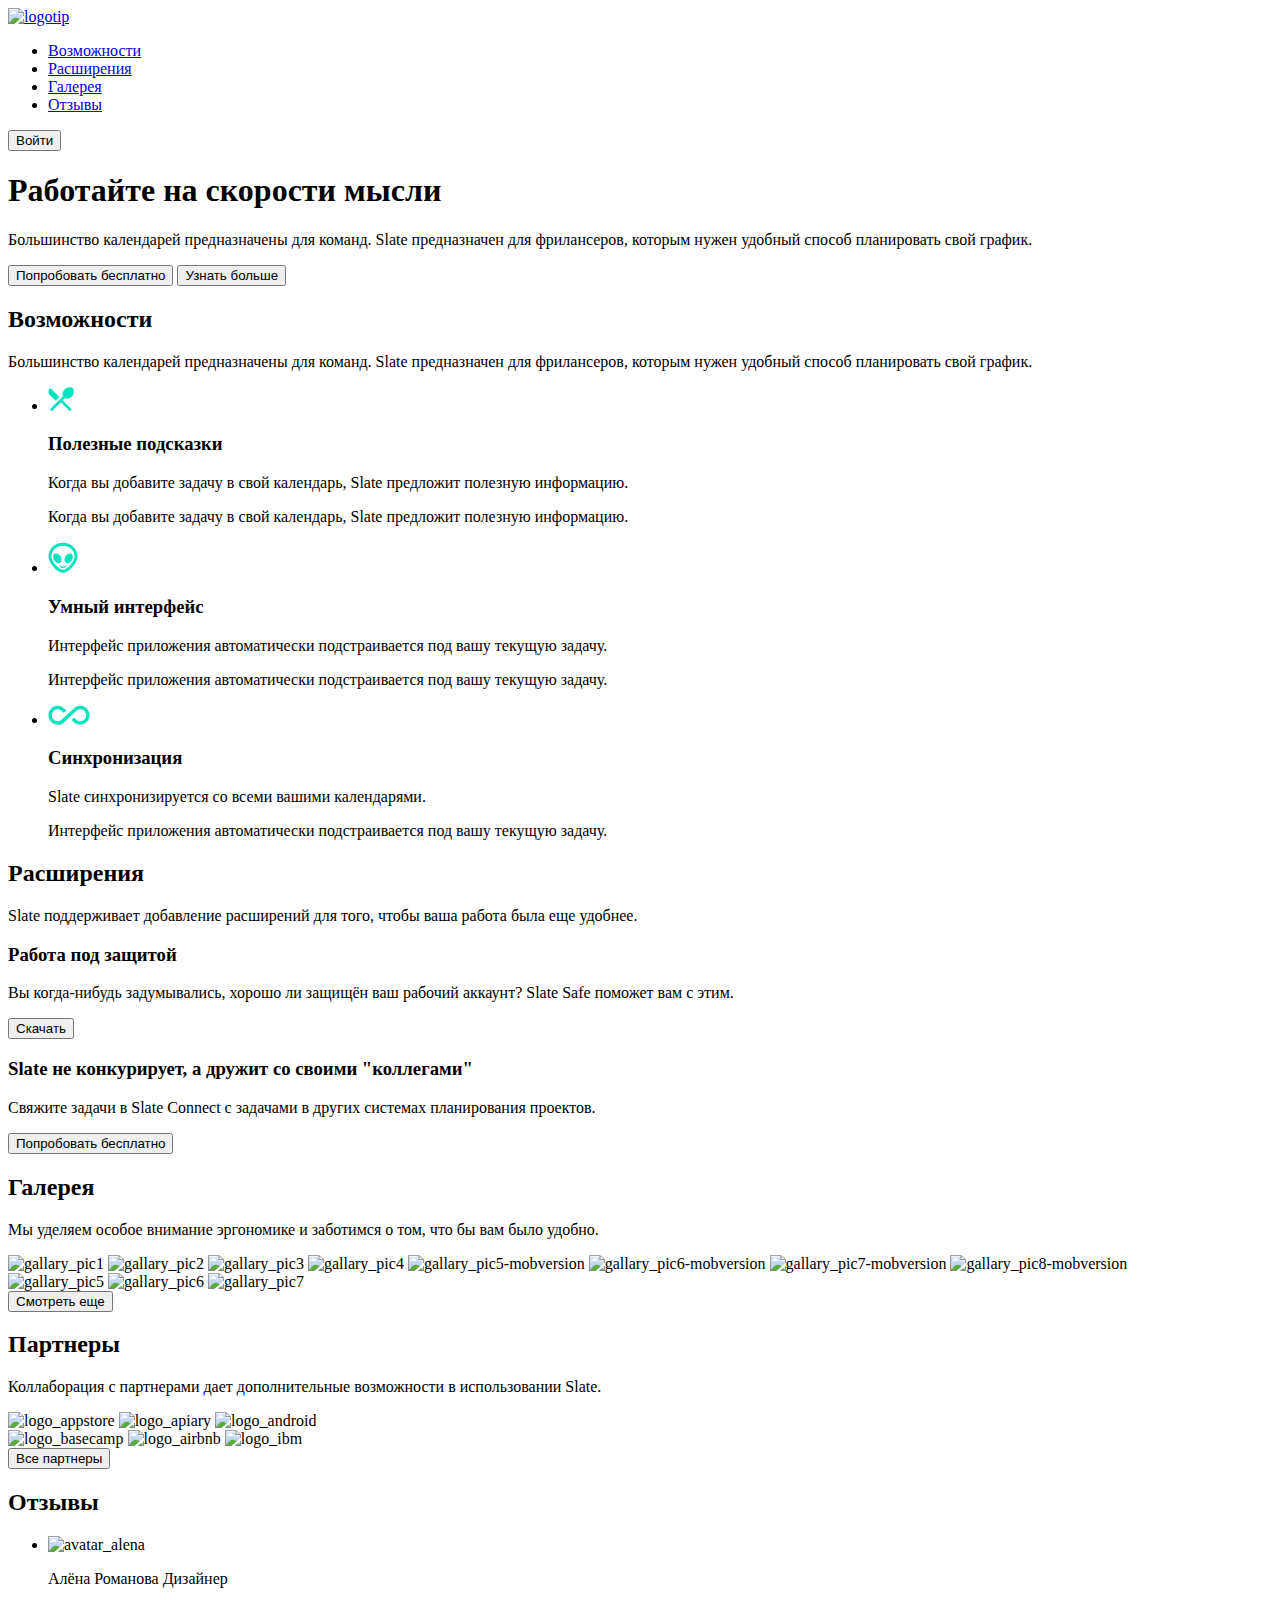
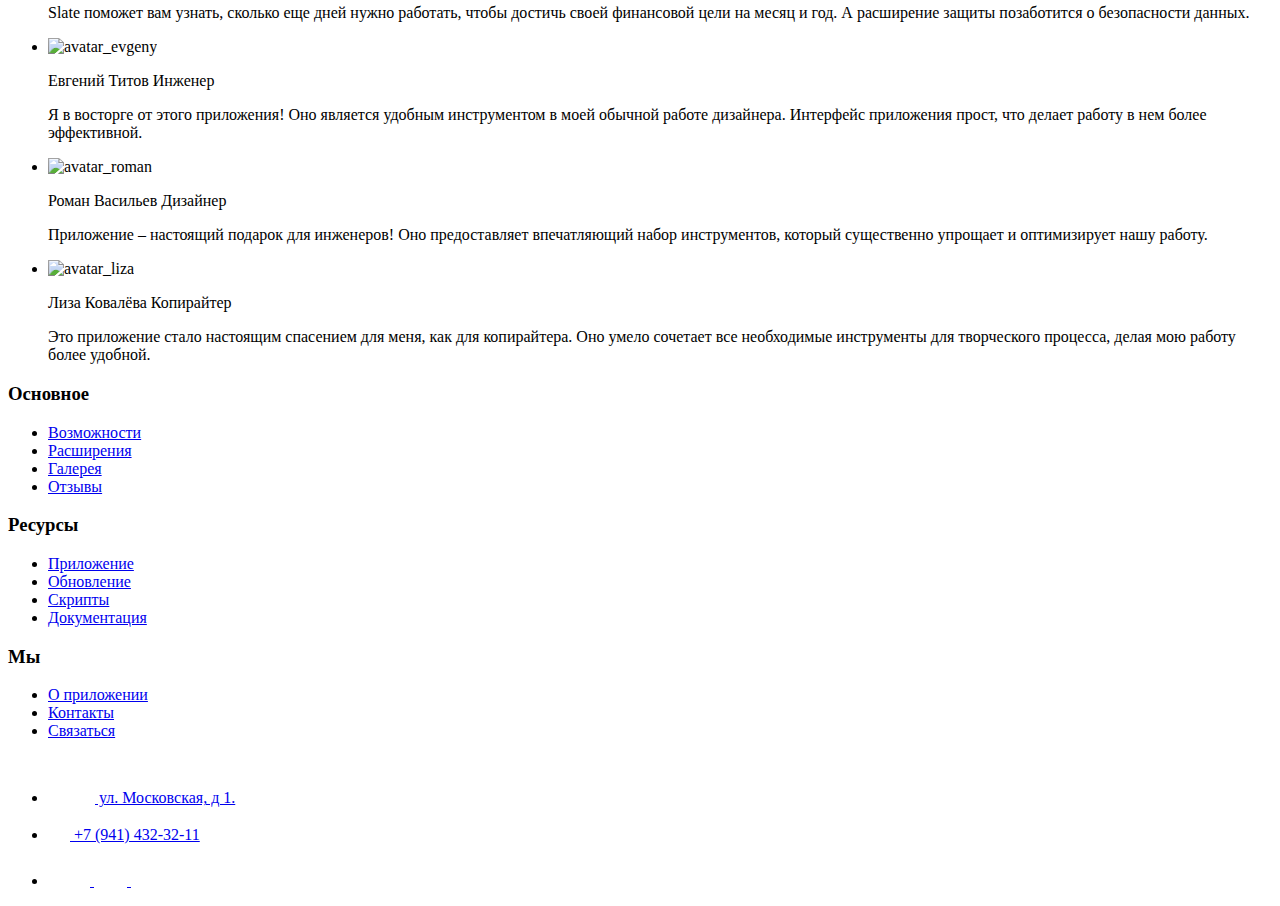
==== index.html @ e66a20e8 "Add files via upload" ====
<!DOCTYPE html>
<html lang="en">

<head>
    <meta charset="UTF-8">
    <meta http-equiv="X-UA-Compatible" content="IE=edge">
    <meta name="viewport" content="width=device-width, initial-scale=1.0">
    <title>Slate</title>
    <link rel="stylesheet" href="css/normalize.css">
    <link rel="stylesheet" href="css/style.css">
    <link rel="stylesheet" href="css/media.css">
</head>

<body>
    <header class="header">
        <div class="container header__container">
            <a href="#" class="header__logolink">
                <img class="header__logolink-img" src="img/Logo.svg" alt="logotip">
            </a>
            <div class="header__centre">
                <nav class="header__nav nav">
                    <ul class="nav__list list-reset">
                        <li class="nav__item">
                            <a href="#opportunities" class="nav__link" aria-label="Пункт главного меню Возможности">
                                Возможности
                            </a>
                        </li>
                        <li class="nav__item">
                            <a href="#extensions" class="nav__link" aria-label="Пункт главного меню Расширения">
                                Расширения
                            </a>
                        </li>
                        <li class="nav__item">
                            <a href="#gallery" class="nav__link" aria-label="Пункт главного меню Галерея">
                                Галерея
                            </a>
                        </li>
                        <li class="nav__item">
                            <a href="#feedback" class="nav__link" aria-label="Пункт главного меню Отзывы">
                                Отзывы
                            </a>
                        </li>
                    </ul>
                </nav>
            </div>
            <button class="header__btn btn-reset" aria-label="Авторизоваться на сайте">
                Войти
            </button>
        </div>
    </header>
    <main class="main">
        <section class="home">
            <div class="container home__container flex column">
                <div class="home__title">
                    <h1 class="home__title-text reset-margin"> Работайте на скорости мысли </h1>
                </div>
                <div class="home__descr">
                    <p class="home__descr-text reset-margin">
                        Большинство календарей предназначены для команд. Slate предназначен для фрилансеров, которым
                        нужен удобный способ планировать свой график.
                    </p>
                </div>
                <div class="home__btn flex">

                    <button class="btn-reset home__btn1"
                        aria-label="Секция работайте на скорости мысли Попробовать бесплатно">
                        Попробовать бесплатно
                    </button>
                    <button class="btn-reset home__btn2" aria-label="Секция работайте на скорости мысли Узнать больше">
                        Узнать больше
                    </button>
                </div>
            </div>
        </section>
        <section class="homeimg">
            <div class="homeimg__picture flex">
                <div class="homeimg__picture-img1" style="background-image: url(img/screens.png);">
                    <div class="homeimg__picture-img11">
                    </div>
                </div>
            </div>
        </section>
        <section id="opportunities" class="opportunities">
            <div class="container opportunities__container flex column">
                <div class="opportunities__hederwrap flex column">
                    <h2 class="opportunities__hederwrap-title reset-margin">
                        Возможности
                    </h2>
                    <p class="opportunities__hederwrap-descr reset-margin">
                        Большинство календарей предназначены для команд. Slate предназначен&nbsp;для фрилансеров,
                        которым
                        нужен удобный способ планировать свой график.
                    </p>
                </div>
                <div class="opportunities__blocks flex">
                    <div class="opportunities__blocks-left blockleft flex">
                        <div class="blockleft__img flex" style="background-image: url(img/Frame19.png);">

                        </div>
                        <div class="blockleft__img-mobile flex" style="background-image: url(img/opot_mobile.png);">

                        </div>
                    </div>
                    <div class="opportunities__block-right  blockright flex">
                        <ul class="blockright__list list-reset">
                            <li class="blockright__list-item blockrightitem flex column">
                                <div class="blockrightitem__wrap flex">
                                    <svg class="blockrightitem__icon" width="26" height="24" viewBox="0 0 26 24"
                                        fill="none" xmlns="http://www.w3.org/2000/svg">
                                        <path
                                            d="M7.64636 13.7764L11.4197 10.003L3.16636 1.76302C2.52636 1.12302 1.41969 1.29636 1.01969 2.12302C0.073024 4.10969 0.419691 6.54969 2.05969 8.20302L7.64636 13.7764ZM16.6864 11.363C18.7264 12.3097 21.593 11.643 23.713 9.52302C26.2597 6.97635 26.753 3.32302 24.793 1.36302C22.8464 -0.583644 19.193 -0.103644 16.633 2.44302C14.513 4.56302 13.8464 7.42969 14.793 9.46969L2.71302 21.5497C2.46372 21.799 2.32366 22.1371 2.32366 22.4897C2.32366 22.8423 2.46372 23.1804 2.71302 23.4297C2.96233 23.679 3.30046 23.819 3.65302 23.819C4.00559 23.819 4.34372 23.679 4.59302 23.4297L12.8464 15.203L21.0864 23.443C21.2098 23.5665 21.3563 23.6644 21.5176 23.7312C21.6789 23.798 21.8518 23.8324 22.0264 23.8324C22.2009 23.8324 22.3738 23.798 22.5351 23.7312C22.6964 23.6644 22.8429 23.5665 22.9664 23.443C23.0898 23.3196 23.1877 23.173 23.2545 23.0117C23.3213 22.8505 23.3557 22.6776 23.3557 22.503C23.3557 22.3284 23.3213 22.1556 23.2545 21.9943C23.1877 21.833 23.0898 21.6865 22.9664 21.563L14.7264 13.323L16.6864 11.363Z"
                                            fill="#02E4C0" />
                                    </svg>
                                    <h3 class="blockrightitem__title reset-margin">
                                        Полезные подсказки
                                    </h3>
                                </div>
                                <p class="blockrightitem__descr-desktop reset-margin">
                                    Когда вы добавите задачу&nbsp;в&nbsp;свой&nbsp;календарь, Slate предложит
                                    полезную
                                    информацию.
                                </p>
                                <p class="blockrightitem__descr-mobile reset-margin">
                                    Когда вы добавите задачу&nbsp;в&nbsp;свой&nbsp;календарь, Slate&nbsp;предложит
                                    полезную
                                    информацию.
                                </p>

                            </li>
                            <li class="blockright__list-item blockrightitem flex column">
                                <div class="blockrightitem__wrap flex">
                                    <svg class="blockrightitem__icon1" width="30" height="31" viewBox="0 0 30 31"
                                        fill="none" xmlns="http://www.w3.org/2000/svg">
                                        <path
                                            d="M12.5495 14.2274C14.0285 16.6874 13.811 19.5824 12.042 20.7524C10.273 21.8924 7.634 20.8274 6.1405 18.3674C4.6615 15.9074 4.8935 12.9824 6.6625 11.8424C8.4315 10.7024 11.0705 11.7674 12.5495 14.2274ZM15 24.4574C17.9 24.4574 18.625 23.3324 18.625 23.3324C18.625 23.3324 17.9 26.3324 15 26.3324C12.1 26.3324 11.375 23.3774 11.375 23.3324C11.375 23.3324 12.1 24.4574 15 24.4574ZM23.3375 11.8424C25.1065 12.9824 25.3385 15.9074 23.8595 18.3674C22.366 20.8274 19.727 21.8924 17.958 20.7524C16.189 19.5824 15.9715 16.6874 17.4505 14.2274C18.9295 11.7674 21.5685 10.7024 23.3375 11.8424ZM15 27.8324C18.625 27.8324 26.6 20.1224 26.6 14.3324C26.6 8.5424 21.3945 3.8324 15 3.8324C8.6055 3.8324 3.4 8.5424 3.4 14.3324C3.4 20.1224 11.375 27.8324 15 27.8324ZM15 0.832397C22.975 0.832397 29.5 6.8924 29.5 14.3324C29.5 20.4524 21.264 30.8324 15 30.8324C8.736 30.8324 0.5 20.4524 0.5 14.3324C0.5 6.8924 7.025 0.832397 15 0.832397Z"
                                            fill="#02E4C0" />
                                    </svg>

                                    <h3 class="blockrightitem__title reset-margin">
                                        Умный интерфейс
                                    </h3>
                                </div>
                                <p class="blockrightitem__descr-desktop reset-margin">
                                    Интерфейс приложения автоматически&nbsp;подстраивается под вашу текущую задачу.
                                </p>
                                <p class="blockrightitem__descr-mobile reset-margin">
                                    Интерфейс приложения автоматически подстраивается под вашу текущую задачу.
                                </p>
                            </li>
                            <li class="blockright__list-item blockrightitem flex column">
                                <div class="blockrightitem__wrap flex">
                                    <svg class="blockrightitem__icon2" width="42" height="20" viewBox="0 0 42 20"
                                        fill="none" xmlns="http://www.w3.org/2000/svg">
                                        <path
                                            d="M32.275 0.83256C29.815 0.83256 27.4917 1.8214 25.8346 3.53423L13.825 14.5528C12.7317 15.6829 11.2796 16.3009 9.725 16.3009C6.53042 16.3009 3.91667 13.6346 3.91667 10.3325C3.91667 7.0305 6.53042 4.36415 9.725 4.36415C11.2796 4.36415 12.7317 4.98218 13.8933 6.18292L15.8238 7.94872L18.4375 5.58255L16.2508 3.62252C15.3953 2.7349 14.3782 2.03133 13.2581 1.55246C12.1379 1.07358 10.9371 0.828905 9.725 0.83256C4.63417 0.83256 0.5 5.10579 0.5 10.3325C0.5 15.5593 4.63417 19.8325 9.725 19.8325C12.185 19.8325 14.5083 18.8437 16.1654 17.1309L28.175 6.11229C29.2683 4.98218 30.7204 4.36415 32.275 4.36415C35.4696 4.36415 38.0833 7.0305 38.0833 10.3325C38.0833 13.6346 35.4696 16.3009 32.275 16.3009C30.7375 16.3009 29.2683 15.6829 28.1067 14.4822L26.125 12.6987L23.5625 15.0649L25.7492 17.0426C26.607 17.9257 27.625 18.6252 28.7448 19.1009C29.8646 19.5767 31.0643 19.8193 32.275 19.8149C37.3658 19.8149 41.5 15.5593 41.5 10.3325C41.5 5.03515 37.3658 0.83256 32.275 0.83256Z"
                                            fill="#02E4C0" />
                                    </svg>

                                    <h3 class="blockrightitem__title reset-margin">
                                        Синхронизация
                                    </h3>
                                </div>
                                <p class="blockrightitem__descr-desktop reset-margin">
                                    Slate синхронизируется со&nbsp;всеми&nbsp;вашими календарями.
                                </p>
                                <p class="blockrightitem__descr-mobile reset-margin">
                                    Интерфейс приложения автоматически подстраивается под вашу текущую задачу.
                                </p>
                            </li>
                        </ul>
                    </div>
                </div>
            </div>
        </section>
        <section id="extensions" class="extensions">
            <div class="container extensions__container flex column">
                <div class="extensions__hederwrap flex column">
                    <h2 class="extensions__hederwrap-title reset-margin">
                        Расширения
                    </h2>
                    <p class="extensions__hederwrap-descr reset-margin flex">
                        Slate поддерживает добавление расширений для того, чтобы ваша работа была еще удобнее.
                    </p>
                </div>
                <div class="extensions__blocks extensionsblocks flex">
                    <div class="extensionsblocks__item flex column">
                        <h3 class="extensionsblocks__item-title flex">
                            Работа под защитой
                        </h3>
                        <p class="extensionsblocks__item-descr flex">
                            Вы когда-нибудь задумывались, хорошо&nbsp;ли&nbsp;защищён ваш рабочий аккаунт? Slate
                            Safe поможет
                            вам c этим.
                        </p>
                        <button class="btn-reset extensionsblocks__btn extensionsblocks__btn1"
                            aria-label="Секция сайта Расширения. Блок работа над защитой. Скачать.">
                            Скачать
                        </button>
                        <div class="extensionsblocks__item-img1 flex"
                            style="background-image: url(img/MacbookPro.jpg);">
                        </div>
                    </div>
                    <div class="extensionsblocks__item flex column">
                        <h3 class="extensionsblocks__item-title flex">
                            Slate не конкурирует, а&nbsp;дружит&nbsp;со&nbsp;своими "коллегами"
                        </h3>
                        <p class="extensionsblocks__item-descr extensionsblocks__item-descr1 flex">
                            Свяжите задачи в Slate Connect с задачами в других системах планирования проектов.
                        </p>
                        <button class="btn-reset extensionsblocks__btn extensionsblocks__btn2"
                            aria-label="Секция сайта Расширения. Блок Slate не конкурирует, а дружит со своими коллегами. Попробовать бесплатно.">
                            Попробовать бесплатно
                        </button>
                        <div class="extensionsblocks__item-img2 flex"
                            style="background-image: url(img/BoardsNotifications.jpg);">
                        </div>
                    </div>
                    <!-- тест на добавление блоков -->
                    <!-- <div class="extensionsblocks__item flex column">
                        <h3 class="extensionsblocks__item-title flex">
                            Slate не конкурирует, а&nbsp;дружит&nbsp;со&nbsp;своими "коллегами"
                        </h3>
                        <p class="extensionsblocks__item-descr extensionsblocks__item-descr1 flex">
                            Свяжите задачи в Slate Connect с задачами в других системах планирования проектов.
                        </p>
                        <button class="btn-reset extensionsblocks__btn extensionsblocks__btn2"
                            aria-label="Секция сайта Расширения. Блок Slate не конкурирует, а дружит со своими коллегами. Попробовать бесплатно.">
                            Попробовать бесплатно
                        </button>
                        <div class="extensionsblocks__item-img2 flex"
                            style="background-image: url(img/BoardsNotifications.jpg);">
                        </div>
                    </div>
                    <div class="extensionsblocks__item flex column">
                        <h3 class="extensionsblocks__item-title flex">
                            Slate не конкурирует, а&nbsp;дружит&nbsp;со&nbsp;своими "коллегами"
                        </h3>
                        <p class="extensionsblocks__item-descr extensionsblocks__item-descr1 flex">
                            Свяжите задачи в Slate Connect с задачами в других системах планирования проектов.
                        </p>
                        <button class="btn-reset extensionsblocks__btn extensionsblocks__btn2"
                            aria-label="Секция сайта Расширения. Блок Slate не конкурирует, а дружит со своими коллегами. Попробовать бесплатно.">
                            Попробовать бесплатно
                        </button>
                        <div class="extensionsblocks__item-img2 flex"
                            style="background-image: url(img/BoardsNotifications.jpg);">
                        </div>
                    </div> -->
                    <!--  -->

                </div>
            </div>
        </section>
        <section class="gallery" id="gallery">
            <div class="container gallery__container flex column">
                <div class="gallery__hederwrap flex column">
                    <h2 class="gallery__hederwrap-title reset-margin">
                        Галерея
                    </h2>
                    <p class="gallery__hederwrap-descr reset-margin">
                        Мы уделяем особое внимание эргономике и заботимся о том, что бы вам было удобно.
                    </p>
                </div>
                <div class="gallery__midlewrap flex">
                    <img class="gallery__midlewrap-img" src="img/gallery_pic1.jpg" alt="gallary_pic1">
                    <img class="gallery__midlewrap-img" src="img/gallery_pic2.jpg" alt="gallary_pic2">
                    <img class="gallery__midlewrap-img" src="img/gallery_pic3.jpg" alt="gallary_pic3">
                    <img class="gallery__midlewrap-img" src="img/gallery_pic4.jpg" alt="gallary_pic4">

                    <!-- Тест на дополнение рисунков -->
                    <!-- <img class="gallery__midlewrap-img" src="img/gallery_pic1.jpg" alt="gallary_pic1">
                    <img class="gallery__midlewrap-img" src="img/gallery_pic2.jpg" alt="gallary_pic2">
                    <img class="gallery__midlewrap-img" src="img/gallery_pic3.jpg" alt="gallary_pic3">
                    <img class="gallery__midlewrap-img" src="img/gallery_pic4.jpg" alt="gallary_pic4"> -->

                    <img class="gallery__midlewrap-imgmob" src="img/gallary_mob_pic1.jpg" alt="gallary_pic5-mobversion">
                    <img class="gallery__midlewrap-imgmob" src="img/gallary_mob_pic2.jpg" alt="gallary_pic6-mobversion">
                    <img class="gallery__midlewrap-imgmob" src="img/gallary_mob_pic3.jpg" alt="gallary_pic7-mobversion">
                    <img class="gallery__midlewrap-imgmob" src="img/gallary_mob_pic4.jpg" alt="gallary_pic8-mobversion">
                </div>
            </div>

            <div class="gallerybottom flex column">
                <div class="gallerybottom__bottomwrap flex">
                    <img class="gallerybottom__bottomwrap-img bottomwrap-img1" src="img/galarbotpic1.jpg"
                        alt="gallary_pic5">
                    <img class="gallerybottom__bottomwrap-img bottomwrap-img2" src="img/galarbotpic2.jpg"
                        alt="gallary_pic6">
                    <img class="gallerybottom__bottomwrap-img bottomwrap-img1" src="img/galarbotpic3.jpg"
                        alt="gallary_pic7">

                    <!-- тест на добавление рисунков -->
                    <!-- <img class="gallerybottom__bottomwrap-img bottomwrap-img1" src="img/galarbotpic1.jpg"
                        alt="gallary_pic5">
                    <img class="gallerybottom__bottomwrap-img bottomwrap-img2" src="img/galarbotpic2.jpg"
                        alt="gallary_pic6">
                    <img class="gallerybottom__bottomwrap-img bottomwrap-img1" src="img/galarbotpic3.jpg"
                        alt="gallary_pic7"> -->

                </div>
                <button class="btn-reset gallerybottom__btn" aria-label="Секция сайта Галерея. Смотреть еще.">
                    Смотреть еще
                </button>
            </div>
        </section>
        <section class="partners">
            <div class="container partners__container flex column">
                <div class="partners__hederwrap flex column">
                    <h2 class="partners__hederwrap-title reset-margin">
                        Партнеры
                    </h2>
                    <p class="partners__hederwrap-descr reset-margin">
                        Коллаборация с партнерами дает дополнительные возможности в использовании Slate.
                    </p>
                </div>
                <div class="partners__midlewrap midlewrap flex">
                    <div class="midlewrap__blockleft flex">
                        <img class="midlewrap__blockleft-img" src="img/logos_apple-app-store.svg" alt="logo_appstore">
                        <img class="midlewrap__blockleft-img" src="img/logos_apiary.svg" alt="logo_apiary">
                        <img class="midlewrap__blockleft-img" src="img/logos_android-icon.svg" alt="logo_android">
                        <!-- тест добавление партнеров -->
                        <!-- <img class="midlewrap__blockleft-img" src="img/logos_apple-app-store.svg" alt="logo_appstore">
                        <img class="midlewrap__blockleft-img" src="img/logos_apiary.svg" alt="logo_apiary">
                        <img class="midlewrap__blockleft-img" src="img/logos_android-icon.svg" alt="logo_android">
                        <img class="midlewrap__blockleft-img" src="img/logos_apple-app-store.svg" alt="logo_appstore">
                        <img class="midlewrap__blockleft-img" src="img/logos_apple-app-store.svg" alt="logo_appstore">
                        <img class="midlewrap__blockleft-img" src="img/logos_android-icon.svg" alt="logo_android">
                        <img class="midlewrap__blockleft-img" src="img/logos_apple-app-store.svg" alt="logo_appstore">
                        <img class="midlewrap__blockleft-img" src="img/logos_apple-app-store.svg" alt="logo_appstore"> -->

                        <!--  -->
                    </div>
                    <div class="midlewrap__blockright flex">
                        <img class="midlewrap__blockright-img midlewrap__blockright-img1" src="img/logos_basecamp.svg"
                            alt="logo_basecamp">
                        <img class="midlewrap__blockright-img midlewrap__blockright-img2" src="img/logos_airbnb.svg"
                            alt="logo_airbnb">
                        <img class="midlewrap__blockright-img midlewrap__blockright-img3" src="img/ibm.svg"
                            alt="logo_ibm">
                        <!-- тест добавления партнеров -->
                        <!-- <img class="midlewrap__blockright-img midlewrap__blockright-img2" src="img/logos_airbnb.svg"
                            alt="logo_airbnb">
                        <img class="midlewrap__blockright-img midlewrap__blockright-img3" src="img/ibm.svg"
                            alt="logo_ibm">
                            <img class="midlewrap__blockright-img midlewrap__blockright-img2" src="img/logos_airbnb.svg"
                            alt="logo_airbnb">
                        <img class="midlewrap__blockright-img midlewrap__blockright-img3" src="img/ibm.svg"
                            alt="logo_ibm">
                            <img class="midlewrap__blockright-img midlewrap__blockright-img2" src="img/logos_airbnb.svg"
                            alt="logo_airbnb">
                        <img class="midlewrap__blockright-img midlewrap__blockright-img3" src="img/ibm.svg"
                            alt="logo_ibm"> -->
                        <!--  -->
                    </div>
                </div>
                <button class="btn-reset partners__btn flex" aria-label="Секция Партнеры. Все партнеры.">
                    Все партнеры
                </button>
            </div>
        </section>
        <section id="feedback" class="feedback">
            <div class="container feedback__container flex column">
                <h2 class="feedback__title reset-margin">
                    Отзывы
                </h2>
                <ul class="feedback__list feedbacklist list-reset flex">
                    <li class="feedbacklist__item feedbacklistitem flex column">
                        <div class="feedbacklistitem__wrap flex">
                            <img class="feedbacklistitem__wrap-img" src="img/alena.png" alt="avatar_alena">
                            <p class="feedbacklistitem__wrap-fio flex reset-margin">Алёна Романова Дизайнер</p>
                        </div>
                        <p class="feedbacklistitem__descr flex reset-margin">
                            Slate поможет вам узнать, сколько еще дней&nbsp;нужно работать, чтобы достичь
                            своей&nbsp;финансовой цели на месяц и год. А расширение защиты позаботится о безопасности
                            данных.
                        </p>
                    </li>
                    <li class="feedbacklist__item feedbacklistitem flex column">
                        <div class="feedbacklistitem__wrap flex">
                            <img class="feedbacklistitem__wrap-img" src="img/evgeni.png" alt="avatar_evgeny">
                            <p class="feedbacklistitem__wrap-fio flex reset-margin">Евгений Титов Инженер</p>
                        </div>
                        <p class="feedbacklistitem__descr flex reset-margin">
                            Я в восторге от этого приложения! Оно&nbsp;является удобным инструментом в моей обычной
                            работе дизайнера. Интерфейс приложения прост, что делает работу&nbsp;в&nbsp;нем&nbsp;более
                            эффективной.
                        </p>
                    </li>
                    <li class="feedbacklist__item feedbacklistitem flex column">
                        <div class="feedbacklistitem__wrap flex">
                            <img class="feedbacklistitem__wrap-img " src="img/roman.png" alt="avatar_roman">
                            <p class="feedbacklistitem__wrap-fio flex reset-margin">Роман Васильев Дизайнер</p>
                        </div>
                        <p class="feedbacklistitem__descr flex  reset-margin">
                            Приложение – настоящий подарок для инженеров! Оно&nbsp;предоставляет впечатляющий набор
                            инструментов, который существенно упрощает и оптимизирует нашу работу.
                        </p>
                    </li>
                    <li class="feedbacklist__item feedbacklistitem flex column">
                        <div class="feedbacklistitem__wrap flex">
                            <img class="feedbacklistitem__wrap-img " src="img/liza.png" alt="avatar_liza">
                            <p class="feedbacklistitem__wrap-fio reset-margin">Лиза Ковалёва Копирайтер</p>
                        </div>
                        <p class="feedbacklistitem__descr reset-margin">
                            Это приложение стало настоящим спасением для меня, как&nbsp;для&nbsp;копирайтера. Оно умело
                            сочетает все необходимые инструменты для&nbsp;творческого процесса,
                            делая&nbsp;мою&nbsp;работу
                            более
                            удобной.
                        </p>
                    </li>
                    <!-- тест добавление/переполнение  карточек -->
                    <!-- <li class="feedbacklist__item feedbacklistitem flex column">
                        <div class="feedbacklistitem__wrap flex">
                            <img class="feedbacklistitem__wrap-img" src="img/evgeni.png" alt="avatar_evgeny">
                            <p class="feedbacklistitem__wrap-fio flex reset-margin">Евгений Титов Инженер</p>
                        </div>
                        <p class="feedbacklistitem__descr flex reset-margin">
                         
                            Это приложение стало настоящим спасением для меня, как&nbsp;для&nbsp;копирайтера. Оно умело
                            сочетает все необходимые инструменты для&nbsp;творческого процесса,
                            делая&nbsp;мою&nbsp;работу
                            Это приложение стало настоящим спасением для меня, как&nbsp;для&nbsp;копирайтера. Оно умело
                            сочетает все необходимые инструменты для&nbsp;творческого процесса,
                            делая&nbsp;мою&nbsp;работу Это приложение стало настоящим спасением для меня,
                            как&nbsp;для&nbsp;копирайтера. Оно умело
                            сочетает все необходимые инструменты для&nbsp;творческого процесса,
                            делая&nbsp;мою&nbsp;работу
                       
                            Я в восторге от этого приложения! Оно&nbsp;является удобным инструментом в моей обычной
                            работе дизайнера. Интерфейс приложения прост, что делает работу&nbsp;в&nbsp;нем&nbsp;более
                            эффективной.
                        </p>
                    </li>
                    <li class="feedbacklist__item feedbacklistitem flex column">
                        <div class="feedbacklistitem__wrap flex">
                            <img class="feedbacklistitem__wrap-img " src="img/roman.png" alt="avatar_roman">
                            <p class="feedbacklistitem__wrap-fio flex reset-margin">Роман Васильев Дизайнер</p>
                        </div>
                        <p class="feedbacklistitem__descr flex  reset-margin">
                          
                            Приложение – настоящий подарок для инженеров! Оно&nbsp;предоставляет впечатляющий набор
                            инструментов, который существенно упрощает и оптимизирует нашу работу. Это приложение стало
                            настоящим спасением для меня, как&nbsp;для&nbsp;копирайтера. Оно умело
                            сочетает все необходимые инструменты для&nbsp;творческого процесса,
                            делая&nbsp;мою&nbsp;работу
                            более
                            удобной.
                            Приложение – настоящий подарок для инженеров! Оно&nbsp;предоставляет впечатляющий набор
                            инструментов, который существенно упрощает и оптимизирует нашу работу. Это приложение стало
                            настоящим спасением для меня, как&nbsp;для&nbsp;копирайтера. Оно умело
                            сочетает все необходимые инструменты для&nbsp;творческого процесса,
                            делая&nbsp;мою&nbsp;работу
                            более
                            удобной.
                        
                        </p>
                    </li>
                    <li class="feedbacklist__item feedbacklistitem flex column">
                        <div class="feedbacklistitem__wrap flex">
                            <img class="feedbacklistitem__wrap-img " src="img/liza.png" alt="avatar_liza">
                            <p class="feedbacklistitem__wrap-fio reset-margin">Лиза Ковалёва Копирайтер</p>
                        </div>
                        <p class="feedbacklistitem__descr reset-margin">
                            Это приложение стало настоящим спасением для меня, как&nbsp;для&nbsp;копирайтера. Оно умело
                            сочетает все необходимые инструменты для&nbsp;творческого процесса,
                            делая&nbsp;мою&nbsp;работу
                            более
                            удобной.
                        </p>
                    </li> -->
                    <!--  -->
                </ul>

            </div>
        </section>
        <footer class="footer">
            <div class="container footer__container flex">
                <div class="footer__links flex">
                    <div class="footer__firstmenu footermenu flex column">
                        <h3 class="footermenu__title reset-margin">
                            Основное
                        </h3>
                        <ul class="footermenu__list footermenulist list-reset flex column">
                            <li class="footermenulist__item">
                                <a href="#opportunities" class="footermenulist__item-link footermenulist__item-nav"
                                    aria-label="Пункт меню footer. Блок Основное. Возможности">
                                    Возможности
                                </a>
                            </li>
                            <li class="footermenulist__item">
                                <a href="#extensions" class="footermenulist__item-link footermenulist__item-nav"
                                    aria-label="Пункт меню footer. Блок Основное. Расширения">
                                    Расширения
                                </a>
                            </li>
                            <li class="footermenulist__item">
                                <a href="#gallery" class="footermenulist__item-link footermenulist__item-nav"
                                    aria-label="Пункт меню footer. Блок Основное. Галерея">
                                    Галерея
                                </a>
                            </li>
                            <li class="footermenulist__item">
                                <a href="#feedback" class="footermenulist__item-link footermenulist__item-nav"
                                    aria-label="Пункт меню footer. Блок Основное. Отзывы">
                                    Отзывы
                                </a>
                            </li>

                        </ul>
                    </div>
                    <div class="footer__secondmenu footermenu flex column">
                        <h3 class="footermenu__title reset-margin">
                            Ресурсы
                        </h3>
                        <ul class="footermenu__list footermenulist list-reset flex column">
                            <li class="footermenulist__item">
                                <a href="#" class="footermenulist__item-link footermenulist__item-nav"
                                    aria-label="Пункт меню footer. Блок Ресурсы. Приложения">
                                    Приложение
                                </a>
                            </li>
                            <li class="footermenulist__item">
                                <a href="#" class="footermenulist__item-link footermenulist__item-nav"
                                    aria-label="Пункт меню footer. Блок Ресурсы. Обновление">
                                    Обновление
                                </a>
                            </li>
                            <li class="footermenulist__item">
                                <a href="#" class="footermenulist__item-link footermenulist__item-nav"
                                    aria-label="Пункт меню footer. Блок Ресурсы. Скрипты">
                                    Скрипты
                                </a>
                            </li>
                            <li class="footermenulist__item">
                                <a href="#" class="footermenulist__item-link footermenulist__item-nav"
                                    aria-label="Пункт меню footer. Блок Ресурсы. Документация">
                                    Документация
                                </a>
                            </li>
                            <!-- тест добавление меню -->
                            <!-- <li class="footermenulist__item">
                                <a href="#" class="footermenulist__item-link footermenulist__item-nav"
                                    aria-label="Пункт меню footer. Блок Ресурсы. Скрипты">
                                    Скрипты
                                </a>
                            </li>
                            <li class="footermenulist__item">
                                <a href="#" class="footermenulist__item-link footermenulist__item-nav"
                                    aria-label="Пункт меню footer. Блок Ресурсы. Документация">
                                    Документация
                                </a>
                            </li> -->
                            <!--  -->
                        </ul>
                    </div>
                    <div class="footer__therdmenu footermenu flex column">
                        <h3 class="footermenu__title reset-margin">
                            Мы
                        </h3>
                        <ul class="footermenu__list footermenulist list-reset flex column">
                            <li class="footermenulist__item">
                                <a href="#" class="footermenulist__item-link footermenulist__item-nav"
                                    aria-label="Пункт меню footer. Блок Мы. О приложении">
                                    О приложении
                                </a>
                            </li>
                            <li class="footermenulist__item">
                                <a href="#" class="footermenulist__item-link footermenulist__item-nav"
                                    aria-label="Пункт меню footer. Блок Мы. Контакты">
                                    Контакты
                                </a>
                            </li>
                            <li class="footermenulist__item">
                                <a href="#" class="footermenulist__item-link footermenulist__item-nav"
                                    aria-label="Пункт меню footer. Блок Мы. Связаться">
                                    Связаться
                                </a>
                            </li>
                            <!-- тест добавление меню -->

                            <!-- <li class="footermenulist__item">
                                <a href="#" class="footermenulist__item-link footermenulist__item-navr"
                                    aria-label="Пункт меню footer. Блок Мы. О приложении">
                                    О приложении
                                </a>
                            </li>
                            <li class="footermenulist__item">
                                <a href="#" class="footermenulist__item-link footermenulist__item-nav"
                                    aria-label="Пункт меню footer. Блок Мы. Контакты">
                                    Контакты
                                </a>
                            </li>
                            <li class="footermenulist__item">
                                <a href="#" class="footermenulist__item-link footermenulist__item-nav"
                                    aria-label="Пункт меню footer. Блок Мы. Связаться">
                                    Связаться
                                </a>
                            </li> -->
                            <!--  -->
                        </ul>
                    </div>
                </div>
                <div class="footer__sosialmenu footermenusos flex column">
                    <ul class="footermenusos__list footermenusoslist list-reset flex column">
                        <li class="footermenusoslist__item flex">
                            <a href="#" class="footermenusoslist__item-link pointlink flex"
                                aria-label="Пункт меню footer. Переход на позиционирование на карте">
                                <svg class="pointlink__svg" width="47" height="47" viewBox="0 0 47 47" fill="none"
                                    xmlns="http://www.w3.org/2000/svg">
                                    <path
                                        d="M23.5 27.3802C27.7282 27.3802 31.1667 23.9417 31.1667 19.7135C31.1667 15.4854 27.7282 12.0469 23.5 12.0469C19.2719 12.0469 15.8334 15.4854 15.8334 19.7135C15.8334 23.9417 19.2719 27.3802 23.5 27.3802ZM23.5 15.8802C25.6141 15.8802 27.3334 17.5995 27.3334 19.7135C27.3334 21.8276 25.6141 23.5469 23.5 23.5469C21.386 23.5469 19.6667 21.8276 19.6667 19.7135C19.6667 17.5995 21.386 15.8802 23.5 15.8802Z"
                                        fill="" />
                                    <path
                                        d="M22.3885 42.3572C22.7129 42.5889 23.1015 42.7134 23.5001 42.7134C23.8987 42.7134 24.2874 42.5889 24.6118 42.3572C25.1945 41.9451 38.889 32.057 38.8335 19.7137C38.8335 11.2593 31.9545 4.38037 23.5001 4.38037C15.0457 4.38037 8.16679 11.2593 8.16679 19.7041C8.11121 32.057 21.8058 41.9451 22.3885 42.3572ZM23.5001 8.2137C29.8424 8.2137 35.0001 13.3715 35.0001 19.7233C35.0404 28.2295 26.5898 35.8674 23.5001 38.3725C20.4124 35.8655 11.9599 28.2256 12.0001 19.7137C12.0001 13.3715 17.1579 8.2137 23.5001 8.2137Z"
                                        fill="" />
                                </svg>

                                ул. Московская, д 1.
                            </a>
                        </li>
                        <li class="footermenusoslist__item flex">
                            <a href="tel:+79414323211" class="footermenusoslist__item-link phonelink flex"
                                aria-label="Пункт меню footer. Телефон для контактов.">
                                <svg class="phonelink__svg" width="22" height="33" viewBox="0 0 22 33" fill="none"
                                    xmlns="http://www.w3.org/2000/svg">
                                    <path
                                        d="M16.8333 0.505371H5.16663C2.74579 0.505371 0.791626 2.45954 0.791626 4.88037V28.2137C0.791626 30.6345 2.74579 32.5887 5.16663 32.5887H16.8333C19.2541 32.5887 21.2083 30.6345 21.2083 28.2137V4.88037C21.2083 2.45954 19.2541 0.505371 16.8333 0.505371ZM13.9166 29.672H8.08329V28.2137H13.9166V29.672ZM18.6562 25.297H3.34371V4.88037H18.6562V25.297Z"
                                        fill="" />
                                </svg>
                                +7 (941) 432-32-11
                            </a>
                        </li>
                        <li class="footermenusoslist__item soslist flex">
                            <a href="#" class="footermenusoslist__item-link sosicon"
                                aria-label="Переход на страницу в Твиттере">
                                <svg class="sosicon__svg" width="42" height="42" viewBox="0 0 42 42" fill="none"
                                    xmlns="http://www.w3.org/2000/svg">
                                    <path
                                        d="M37.645 10.7253C36.4202 11.2537 35.0873 11.6339 33.7144 11.782C35.1398 10.9352 36.2072 9.5974 36.7164 8.01958C35.3788 8.81525 33.9136 9.37319 32.3855 9.66865C31.7469 8.98591 30.9745 8.44201 30.1165 8.07084C29.2585 7.69967 28.3332 7.50918 27.3983 7.51125C23.6159 7.51125 20.5739 10.5772 20.5739 14.3397C20.5739 14.868 20.6379 15.3964 20.742 15.9047C15.0783 15.6085 10.027 12.9027 6.66887 8.76006C6.05697 9.8052 5.73632 10.9952 5.74026 12.2063C5.74026 14.5758 6.94505 16.6652 8.78224 17.894C7.69955 17.8513 6.64222 17.5538 5.69624 17.0254V17.1095C5.69624 20.4276 8.04176 23.1774 11.1678 23.8098C10.5808 23.9623 9.97704 24.0403 9.37062 24.042C8.92633 24.042 8.50606 23.9979 8.08178 23.9379C8.94634 26.6437 11.464 28.6089 14.4619 28.673C12.1164 30.5102 9.17849 31.5909 5.98843 31.5909C5.41605 31.5909 4.88771 31.5709 4.33936 31.5068C7.36532 33.4481 10.9556 34.5688 14.8222 34.5688C27.3743 34.5688 34.2428 24.1701 34.2428 15.1442C34.2428 14.848 34.2428 14.5518 34.2227 14.2556C35.5516 13.283 36.7164 12.0782 37.645 10.7253Z"
                                        fill="" />
                                </svg>
                            </a>
                            <a href="#" class="footermenusoslist__item-link sosicon"
                                aria-label="Переход на страницу на Фейсбуке">
                                <svg class="sosicon__svg" width="33" height="33" viewBox="0 0 33 33" fill="none"
                                    xmlns="http://www.w3.org/2000/svg">
                                    <path
                                        d="M31.7103 0.0297852H2.25117C1.54271 0.0297852 0.970337 0.602157 0.970337 1.31062V30.7697C0.970337 31.4782 1.54271 32.0506 2.25117 32.0506H31.7103C32.4187 32.0506 32.9911 31.4782 32.9911 30.7697V1.31062C32.9911 0.602157 32.4187 0.0297852 31.7103 0.0297852ZM28.0119 9.37585H25.4542C23.4489 9.37585 23.0607 10.3285 23.0607 11.7294V14.8154H27.8478L27.2234 19.6465H23.0607V32.0506H18.0694V19.6505H13.8947V14.8154H18.0694V11.2531C18.0694 7.11838 20.5951 4.86492 24.2855 4.86492C26.0546 4.86492 27.5716 4.99701 28.0159 5.05705V9.37585H28.0119Z"
                                        fill="" />
                                </svg>
                            </a>
                            <a href="#" class="footermenusoslist__item-link sosicon"
                                aria-label="Переход на страницу ЛинкеДин">
                                <svg class="sosicon__svg" width="33" height="33" viewBox="0 0 33 33" fill="none"
                                    xmlns="http://www.w3.org/2000/svg">
                                    <path
                                        d="M31.6981 0.0297852H2.23896C1.5305 0.0297852 0.95813 0.602157 0.95813 1.31062V30.7697C0.95813 31.4782 1.5305 32.0506 2.23896 32.0506H31.6981C32.4065 32.0506 32.9789 31.4782 32.9789 30.7697V1.31062C32.9789 0.602157 32.4065 0.0297852 31.6981 0.0297852ZM10.4563 27.3155H5.70521V12.0336H10.4563V27.3155ZM8.08275 9.94422C7.53811 9.94422 7.00569 9.78271 6.55283 9.48012C6.09997 9.17753 5.74701 8.74745 5.53859 8.24426C5.33016 7.74107 5.27562 7.18738 5.38188 6.65319C5.48813 6.11901 5.75041 5.62833 6.13553 5.24321C6.52066 4.85809 7.01133 4.59581 7.54552 4.48956C8.0797 4.3833 8.63339 4.43784 9.13658 4.64626C9.63977 4.85469 10.0699 5.20765 10.3724 5.66051C10.675 6.11337 10.8365 6.64578 10.8365 7.19043C10.8325 8.71142 9.59974 9.94422 8.08275 9.94422ZM28.2438 27.3155H23.4968V19.8827C23.4968 18.1095 23.4647 15.832 21.0272 15.832C18.5576 15.832 18.1773 17.7613 18.1773 19.7546V27.3155H13.4342V12.0336H17.9892V14.1229H18.0532C18.6856 12.9222 20.2346 11.6533 22.5481 11.6533C27.3593 11.6533 28.2438 14.8194 28.2438 18.9341V27.3155Z"
                                        fill="" />
                                </svg>
                            </a>
                            <!--тест добавление иконок-->
                            <!-- <a href="#" class="footermenusoslist__item-link sosicon"
                                aria-label="Переход на страницу на Фейсбуке">
                                <svg class="sosicon__svg" width="33" height="33" viewBox="0 0 33 33" fill="none"
                                    xmlns="http://www.w3.org/2000/svg">
                                    <path
                                        d="M31.7103 0.0297852H2.25117C1.54271 0.0297852 0.970337 0.602157 0.970337 1.31062V30.7697C0.970337 31.4782 1.54271 32.0506 2.25117 32.0506H31.7103C32.4187 32.0506 32.9911 31.4782 32.9911 30.7697V1.31062C32.9911 0.602157 32.4187 0.0297852 31.7103 0.0297852ZM28.0119 9.37585H25.4542C23.4489 9.37585 23.0607 10.3285 23.0607 11.7294V14.8154H27.8478L27.2234 19.6465H23.0607V32.0506H18.0694V19.6505H13.8947V14.8154H18.0694V11.2531C18.0694 7.11838 20.5951 4.86492 24.2855 4.86492C26.0546 4.86492 27.5716 4.99701 28.0159 5.05705V9.37585H28.0119Z"
                                        fill="" />
                                </svg>
                            </a>
                            <a href="#" class="footermenusoslist__item-link sosicon"
                                aria-label="Переход на страницу ЛинкеДин">
                                <svg class="sosicon__svg" width="33" height="33" viewBox="0 0 33 33" fill="none"
                                    xmlns="http://www.w3.org/2000/svg">
                                    <path
                                        d="M31.6981 0.0297852H2.23896C1.5305 0.0297852 0.95813 0.602157 0.95813 1.31062V30.7697C0.95813 31.4782 1.5305 32.0506 2.23896 32.0506H31.6981C32.4065 32.0506 32.9789 31.4782 32.9789 30.7697V1.31062C32.9789 0.602157 32.4065 0.0297852 31.6981 0.0297852ZM10.4563 27.3155H5.70521V12.0336H10.4563V27.3155ZM8.08275 9.94422C7.53811 9.94422 7.00569 9.78271 6.55283 9.48012C6.09997 9.17753 5.74701 8.74745 5.53859 8.24426C5.33016 7.74107 5.27562 7.18738 5.38188 6.65319C5.48813 6.11901 5.75041 5.62833 6.13553 5.24321C6.52066 4.85809 7.01133 4.59581 7.54552 4.48956C8.0797 4.3833 8.63339 4.43784 9.13658 4.64626C9.63977 4.85469 10.0699 5.20765 10.3724 5.66051C10.675 6.11337 10.8365 6.64578 10.8365 7.19043C10.8325 8.71142 9.59974 9.94422 8.08275 9.94422ZM28.2438 27.3155H23.4968V19.8827C23.4968 18.1095 23.4647 15.832 21.0272 15.832C18.5576 15.832 18.1773 17.7613 18.1773 19.7546V27.3155H13.4342V12.0336H17.9892V14.1229H18.0532C18.6856 12.9222 20.2346 11.6533 22.5481 11.6533C27.3593 11.6533 28.2438 14.8194 28.2438 18.9341V27.3155Z"
                                        fill="" />
                                </svg>
                            </a>
                            <a href="#" class="footermenusoslist__item-link sosicon"
                                aria-label="Переход на страницу на Фейсбуке">
                                <svg class="sosicon__svg" width="33" height="33" viewBox="0 0 33 33" fill="none"
                                    xmlns="http://www.w3.org/2000/svg">
                                    <path
                                        d="M31.7103 0.0297852H2.25117C1.54271 0.0297852 0.970337 0.602157 0.970337 1.31062V30.7697C0.970337 31.4782 1.54271 32.0506 2.25117 32.0506H31.7103C32.4187 32.0506 32.9911 31.4782 32.9911 30.7697V1.31062C32.9911 0.602157 32.4187 0.0297852 31.7103 0.0297852ZM28.0119 9.37585H25.4542C23.4489 9.37585 23.0607 10.3285 23.0607 11.7294V14.8154H27.8478L27.2234 19.6465H23.0607V32.0506H18.0694V19.6505H13.8947V14.8154H18.0694V11.2531C18.0694 7.11838 20.5951 4.86492 24.2855 4.86492C26.0546 4.86492 27.5716 4.99701 28.0159 5.05705V9.37585H28.0119Z"
                                        fill="" />
                                </svg>
                            </a>
                            <a href="#" class="footermenusoslist__item-link sosicon"
                                aria-label="Переход на страницу ЛинкеДин">
                                <svg class="sosicon__svg" width="33" height="33" viewBox="0 0 33 33" fill="none"
                                    xmlns="http://www.w3.org/2000/svg">
                                    <path
                                        d="M31.6981 0.0297852H2.23896C1.5305 0.0297852 0.95813 0.602157 0.95813 1.31062V30.7697C0.95813 31.4782 1.5305 32.0506 2.23896 32.0506H31.6981C32.4065 32.0506 32.9789 31.4782 32.9789 30.7697V1.31062C32.9789 0.602157 32.4065 0.0297852 31.6981 0.0297852ZM10.4563 27.3155H5.70521V12.0336H10.4563V27.3155ZM8.08275 9.94422C7.53811 9.94422 7.00569 9.78271 6.55283 9.48012C6.09997 9.17753 5.74701 8.74745 5.53859 8.24426C5.33016 7.74107 5.27562 7.18738 5.38188 6.65319C5.48813 6.11901 5.75041 5.62833 6.13553 5.24321C6.52066 4.85809 7.01133 4.59581 7.54552 4.48956C8.0797 4.3833 8.63339 4.43784 9.13658 4.64626C9.63977 4.85469 10.0699 5.20765 10.3724 5.66051C10.675 6.11337 10.8365 6.64578 10.8365 7.19043C10.8325 8.71142 9.59974 9.94422 8.08275 9.94422ZM28.2438 27.3155H23.4968V19.8827C23.4968 18.1095 23.4647 15.832 21.0272 15.832C18.5576 15.832 18.1773 17.7613 18.1773 19.7546V27.3155H13.4342V12.0336H17.9892V14.1229H18.0532C18.6856 12.9222 20.2346 11.6533 22.5481 11.6533C27.3593 11.6533 28.2438 14.8194 28.2438 18.9341V27.3155Z"
                                        fill="" />
                                </svg>
                            </a> -->
                            <!--  -->
                        </li>

                    </ul>
                </div>
            </div>
        </footer>
    </main>
</body>

</html>
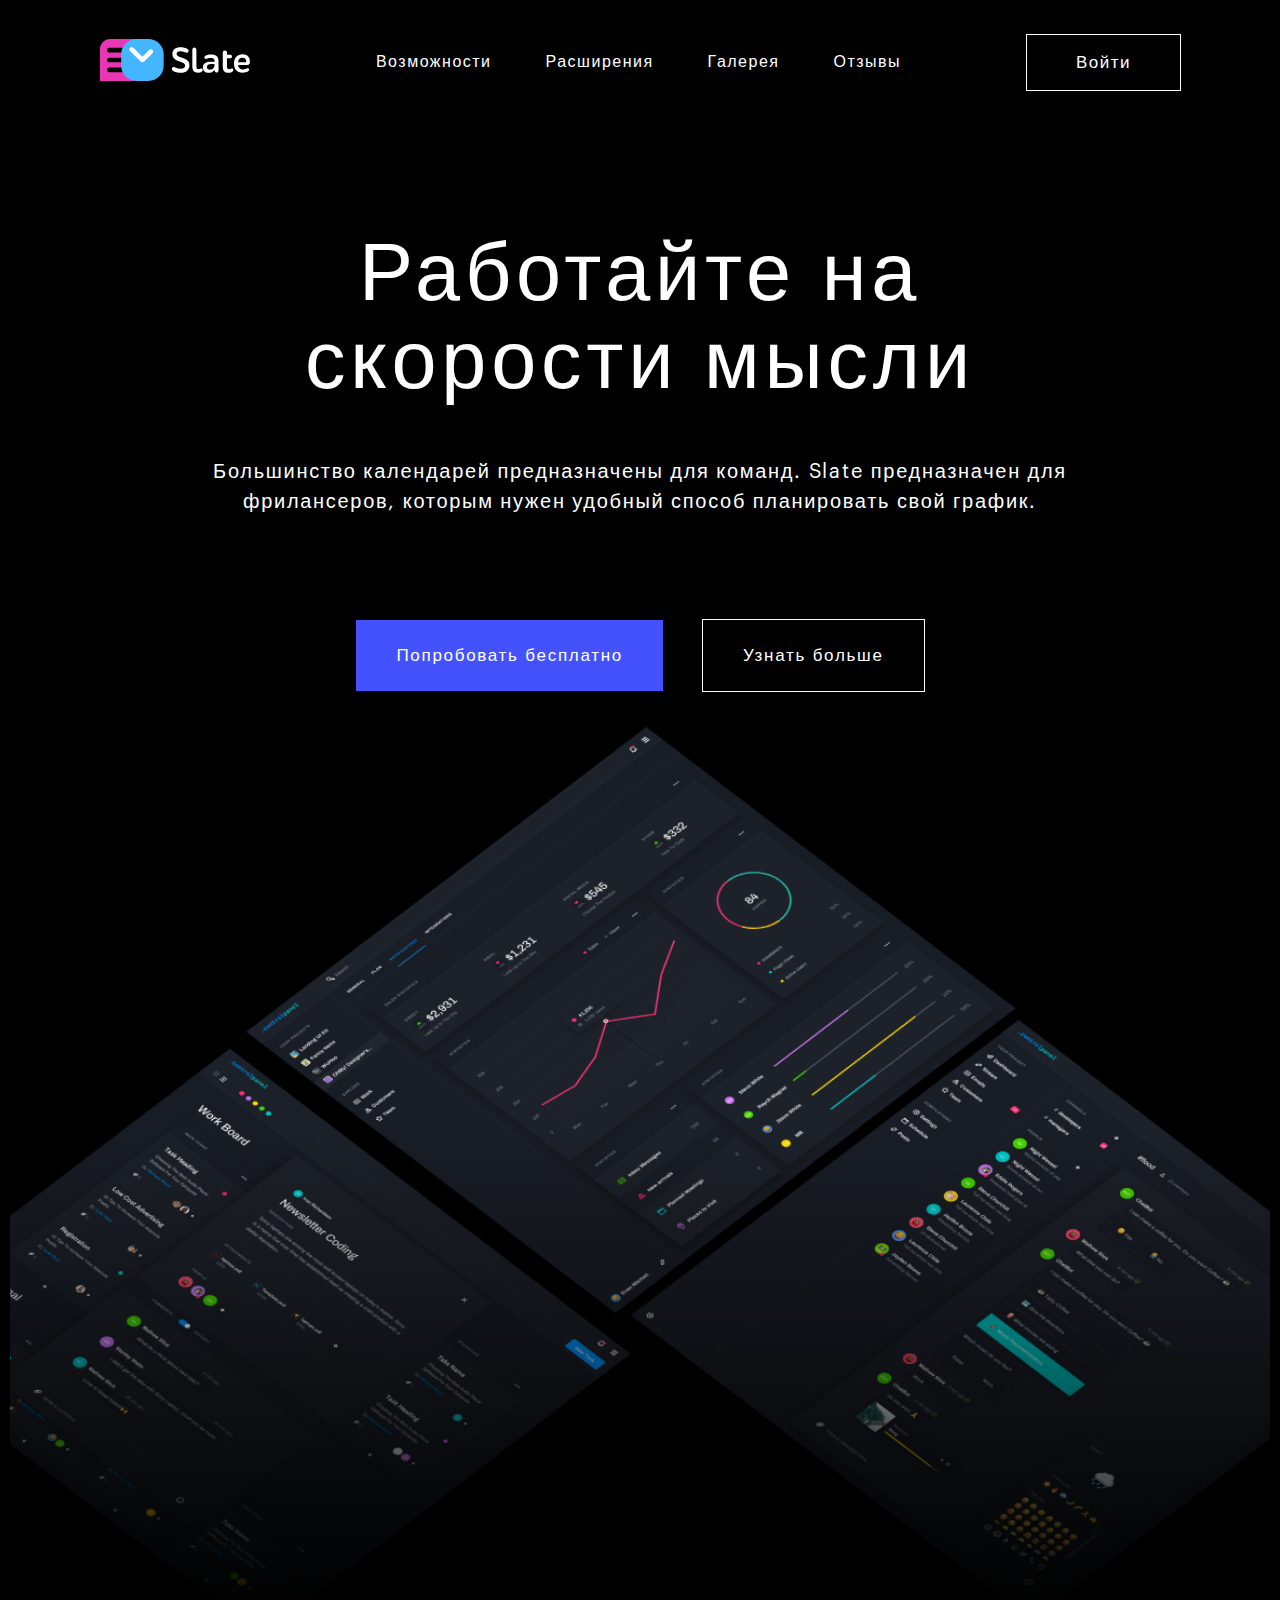
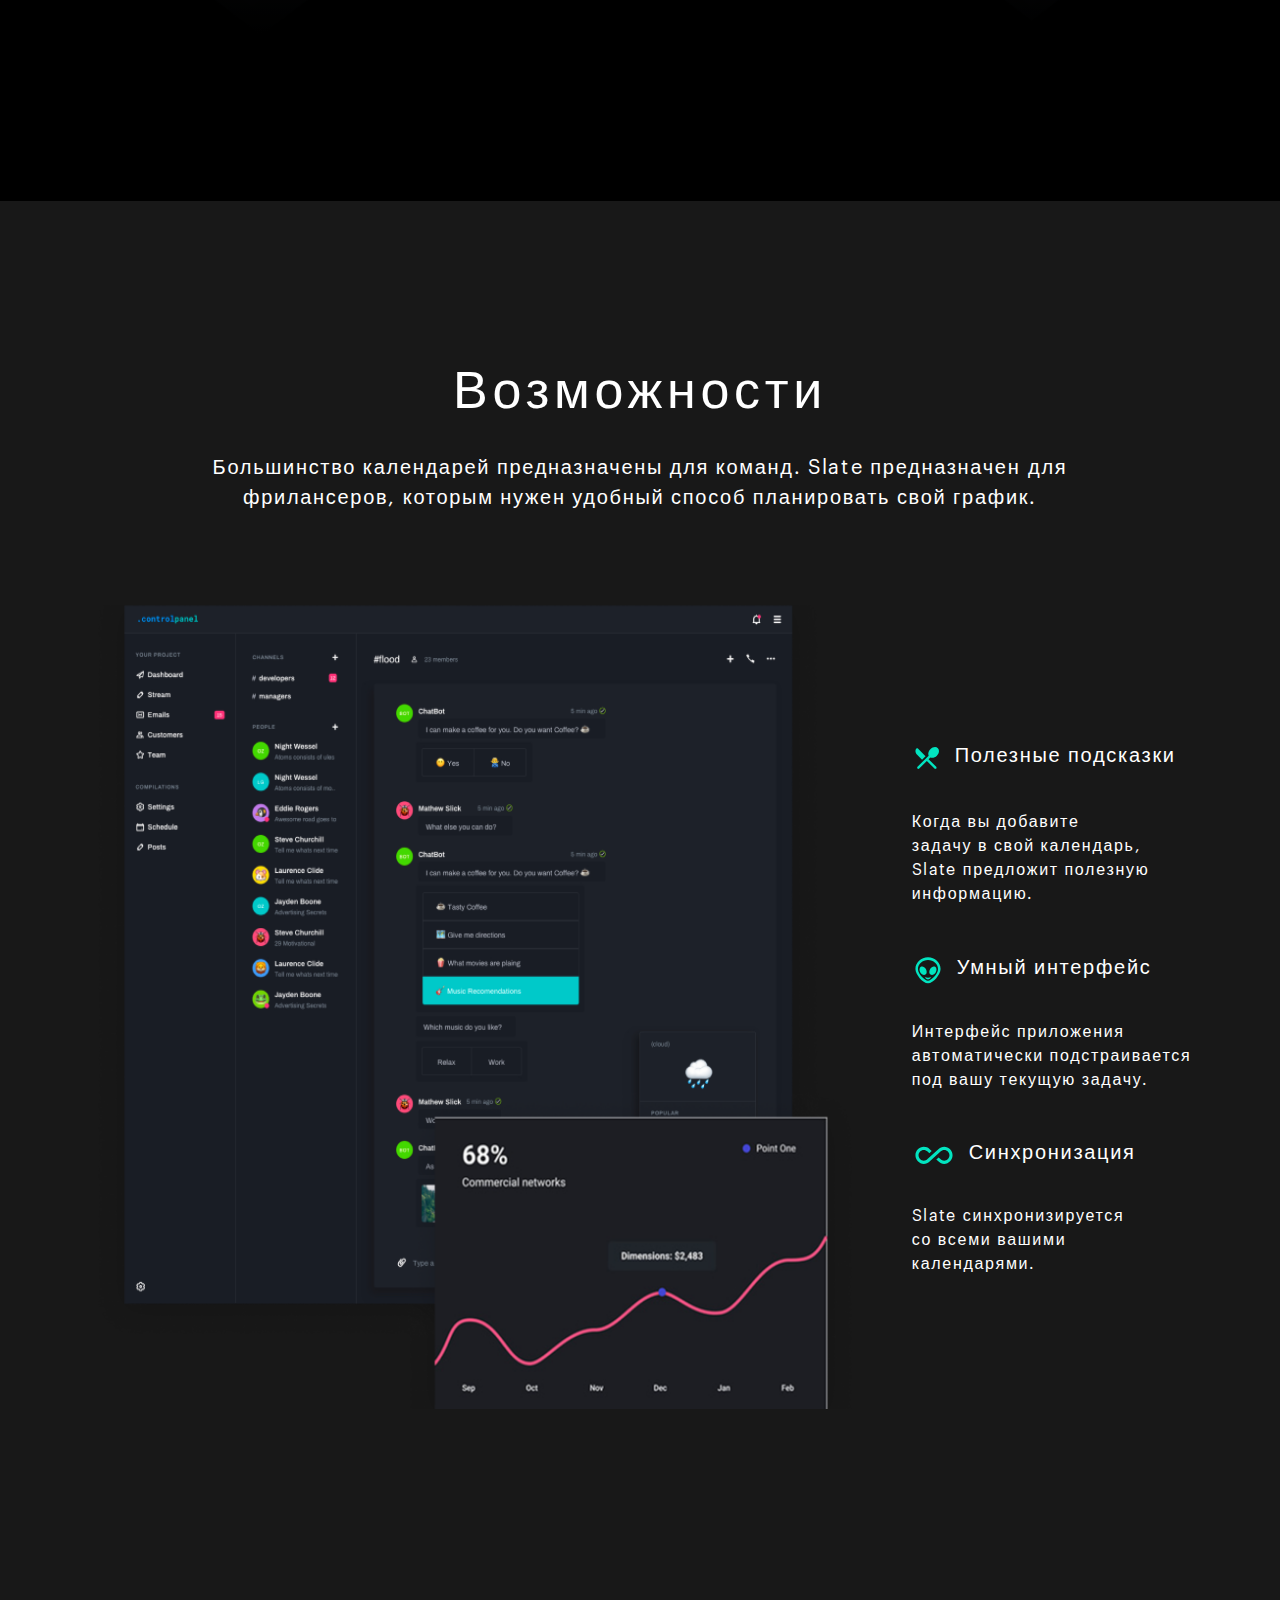
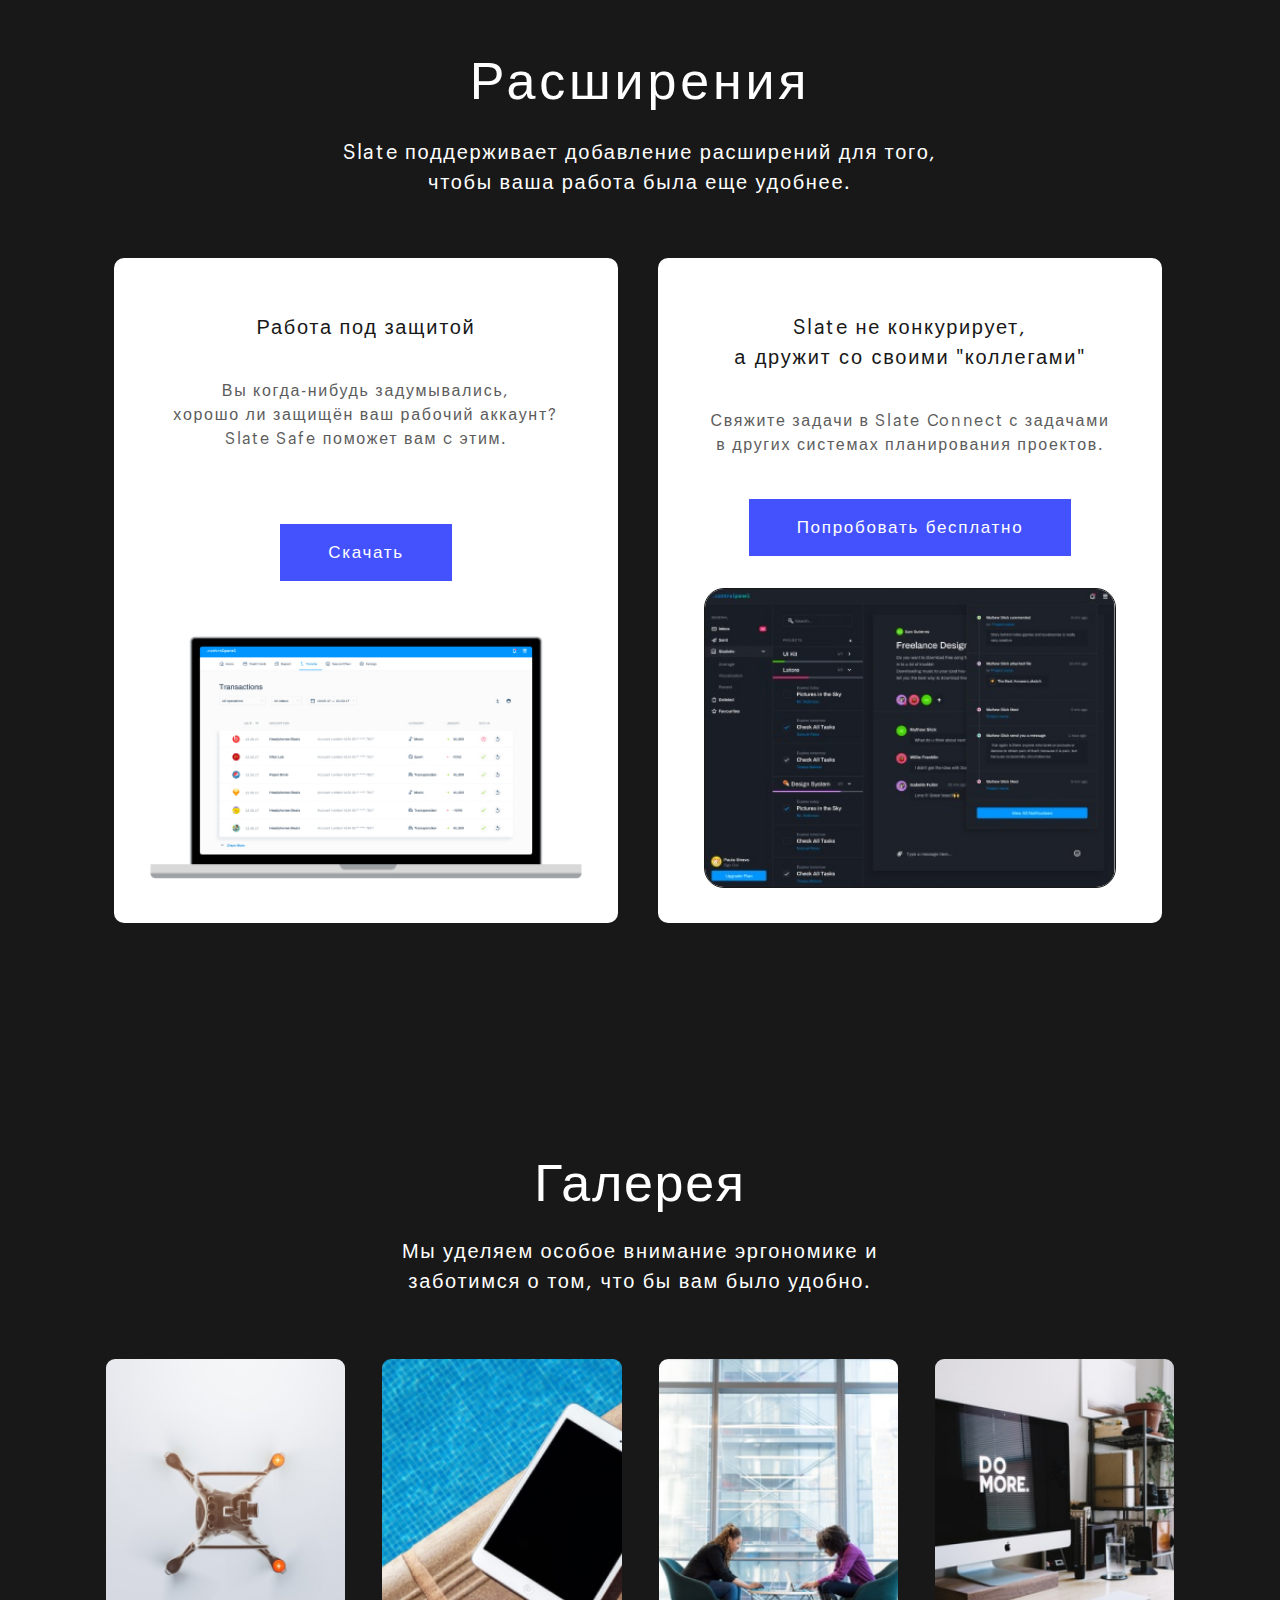
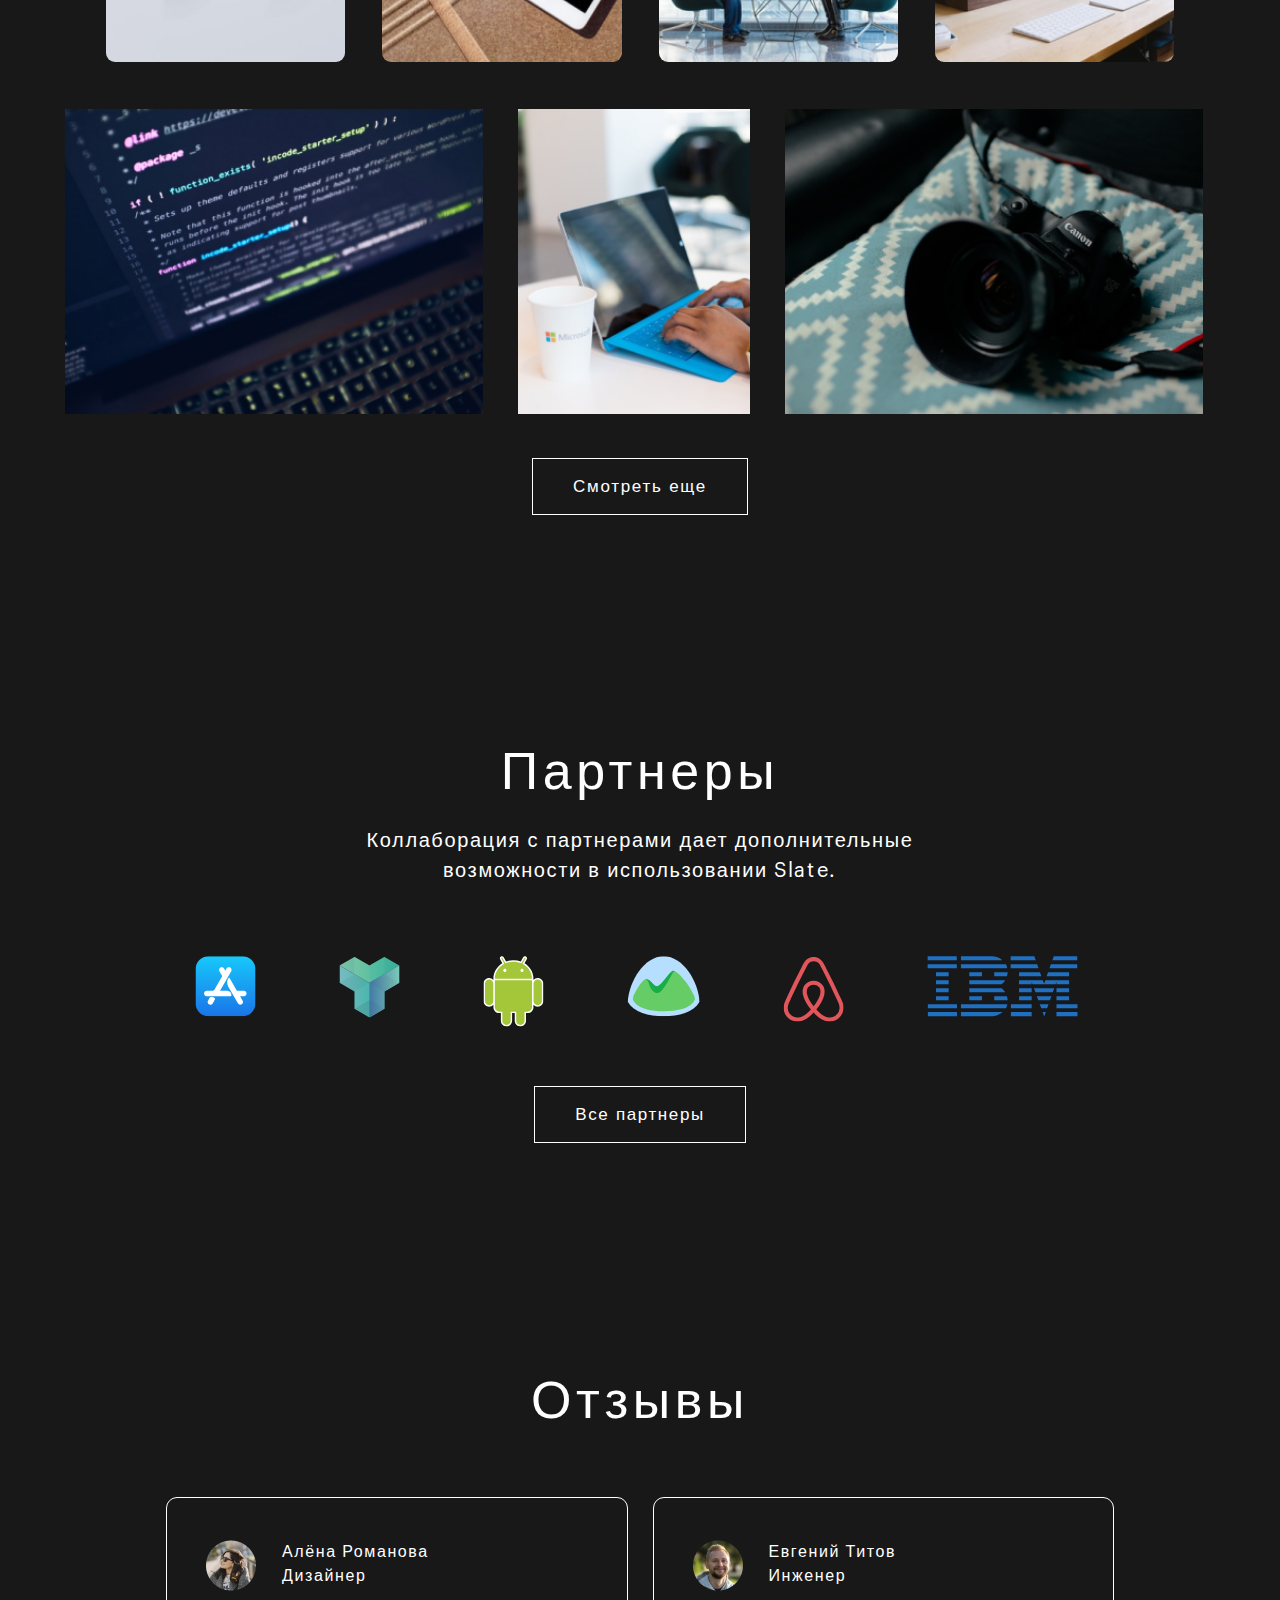
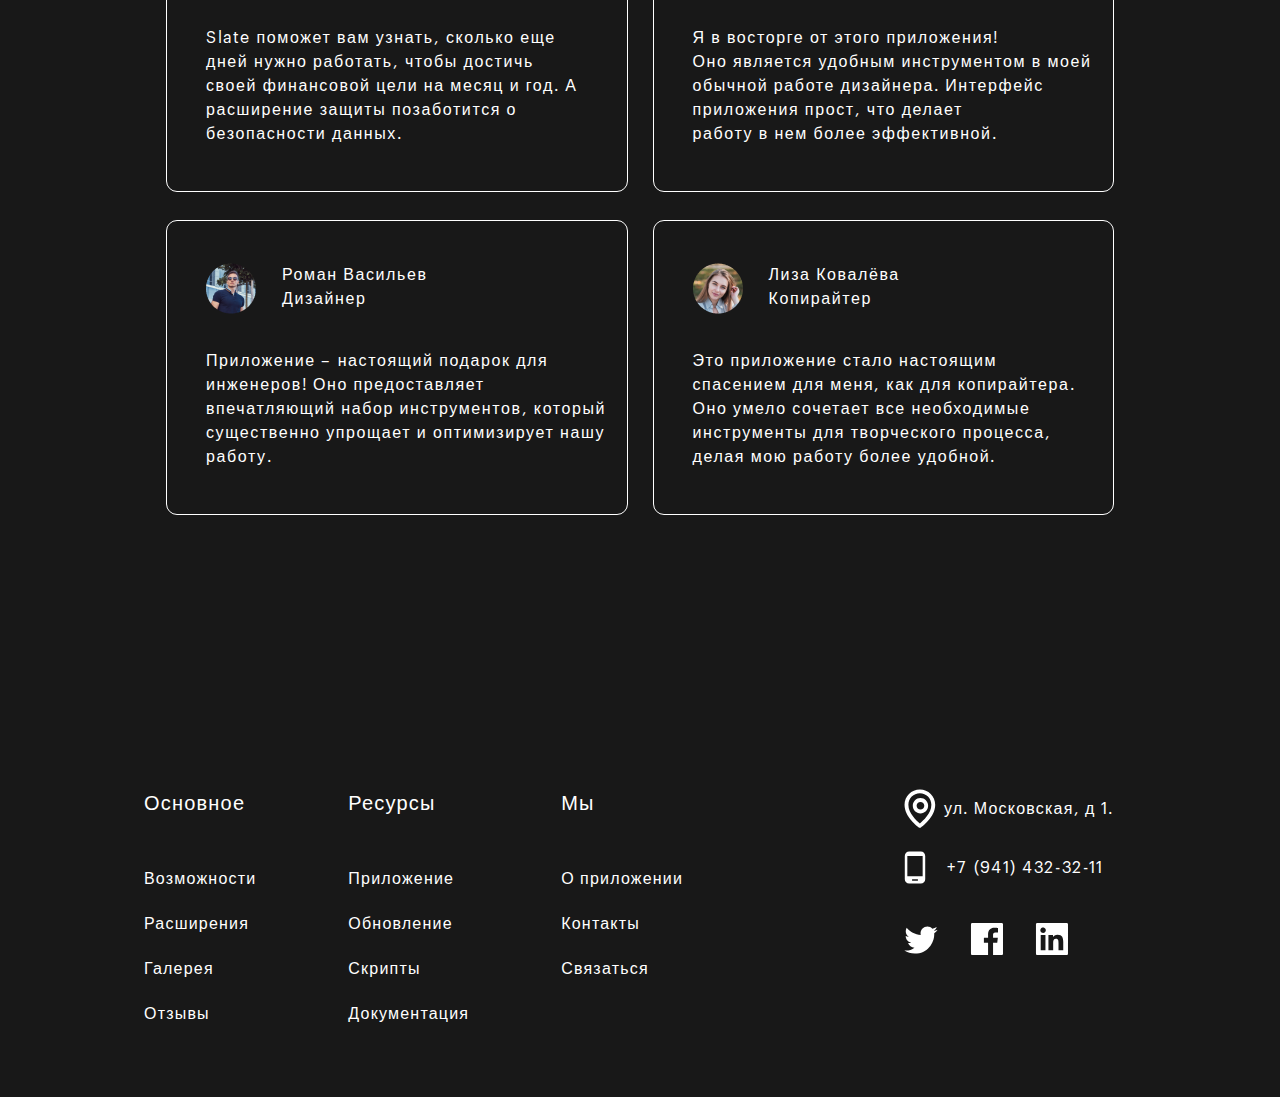
==== commit a8ca7ca8: "version2" ====
--- a/index.html
+++ b/index.html
@@ -9,6 +9,7 @@
     <link rel="stylesheet" href="css/normalize.css">
     <link rel="stylesheet" href="css/style.css">
     <link rel="stylesheet" href="css/media.css">
+    <link rel="icon" href="img/favicon.png" type="image/png">
 </head>
 
 <body>
@@ -71,11 +72,12 @@
                     </button>
                 </div>
             </div>
-        </section>
-        <section class="homeimg">
-            <div class="homeimg__picture flex">
-                <div class="homeimg__picture-img1" style="background-image: url(img/screens.png);">
-                    <div class="homeimg__picture-img11">
+
+            <div class="homeimg">
+                <div class="homeimg__picture flex">
+                    <div class="homeimg__picture-img1">
+                        <div class="homeimg__picture-img11">
+                        </div>
                     </div>
                 </div>
             </div>
@@ -94,12 +96,9 @@
                 </div>
                 <div class="opportunities__blocks flex">
                     <div class="opportunities__blocks-left blockleft flex">
-                        <div class="blockleft__img flex" style="background-image: url(img/Frame19.png);">
-
-                        </div>
-                        <div class="blockleft__img-mobile flex" style="background-image: url(img/opot_mobile.png);">
-
-                        </div>
+                        <img class="blockleft__img flex" src="img/Frame19.png" alt="opportunities_pic">
+                        <img class="blockleft__img-mobile flex" src="img/opot_mobile.png"
+                            alt="opportunities_pic-mobile">
                     </div>
                     <div class="opportunities__block-right  blockright flex">
                         <ul class="blockright__list list-reset">
@@ -196,9 +195,7 @@
                             aria-label="Секция сайта Расширения. Блок работа над защитой. Скачать.">
                             Скачать
                         </button>
-                        <div class="extensionsblocks__item-img1 flex"
-                            style="background-image: url(img/MacbookPro.jpg);">
-                        </div>
+                        <img class="extensionsblocks__item-img1" src="img/MacbookPro.jpg" alt="macbook_pro">
                     </div>
                     <div class="extensionsblocks__item flex column">
                         <h3 class="extensionsblocks__item-title flex">
@@ -211,43 +208,9 @@
                             aria-label="Секция сайта Расширения. Блок Slate не конкурирует, а дружит со своими коллегами. Попробовать бесплатно.">
                             Попробовать бесплатно
                         </button>
-                        <div class="extensionsblocks__item-img2 flex"
-                            style="background-image: url(img/BoardsNotifications.jpg);">
-                        </div>
-                    </div>
-                    <!-- тест на добавление блоков -->
-                    <!-- <div class="extensionsblocks__item flex column">
-                        <h3 class="extensionsblocks__item-title flex">
-                            Slate не конкурирует, а&nbsp;дружит&nbsp;со&nbsp;своими "коллегами"
-                        </h3>
-                        <p class="extensionsblocks__item-descr extensionsblocks__item-descr1 flex">
-                            Свяжите задачи в Slate Connect с задачами в других системах планирования проектов.
-                        </p>
-                        <button class="btn-reset extensionsblocks__btn extensionsblocks__btn2"
-                            aria-label="Секция сайта Расширения. Блок Slate не конкурирует, а дружит со своими коллегами. Попробовать бесплатно.">
-                            Попробовать бесплатно
-                        </button>
-                        <div class="extensionsblocks__item-img2 flex"
-                            style="background-image: url(img/BoardsNotifications.jpg);">
-                        </div>
-                    </div>
-                    <div class="extensionsblocks__item flex column">
-                        <h3 class="extensionsblocks__item-title flex">
-                            Slate не конкурирует, а&nbsp;дружит&nbsp;со&nbsp;своими "коллегами"
-                        </h3>
-                        <p class="extensionsblocks__item-descr extensionsblocks__item-descr1 flex">
-                            Свяжите задачи в Slate Connect с задачами в других системах планирования проектов.
-                        </p>
-                        <button class="btn-reset extensionsblocks__btn extensionsblocks__btn2"
-                            aria-label="Секция сайта Расширения. Блок Slate не конкурирует, а дружит со своими коллегами. Попробовать бесплатно.">
-                            Попробовать бесплатно
-                        </button>
-                        <div class="extensionsblocks__item-img2 flex"
-                            style="background-image: url(img/BoardsNotifications.jpg);">
-                        </div>
-                    </div> -->
-                    <!--  -->
-
+                        <img class="extensionsblocks__item-img2" src="img/BoardsNotifications.jpg"
+                            alt="BoardsNotifications">
+                    </div>
                 </div>
             </div>
         </section>
@@ -266,13 +229,6 @@
                     <img class="gallery__midlewrap-img" src="img/gallery_pic2.jpg" alt="gallary_pic2">
                     <img class="gallery__midlewrap-img" src="img/gallery_pic3.jpg" alt="gallary_pic3">
                     <img class="gallery__midlewrap-img" src="img/gallery_pic4.jpg" alt="gallary_pic4">
-
-                    <!-- Тест на дополнение рисунков -->
-                    <!-- <img class="gallery__midlewrap-img" src="img/gallery_pic1.jpg" alt="gallary_pic1">
-                    <img class="gallery__midlewrap-img" src="img/gallery_pic2.jpg" alt="gallary_pic2">
-                    <img class="gallery__midlewrap-img" src="img/gallery_pic3.jpg" alt="gallary_pic3">
-                    <img class="gallery__midlewrap-img" src="img/gallery_pic4.jpg" alt="gallary_pic4"> -->
-
                     <img class="gallery__midlewrap-imgmob" src="img/gallary_mob_pic1.jpg" alt="gallary_pic5-mobversion">
                     <img class="gallery__midlewrap-imgmob" src="img/gallary_mob_pic2.jpg" alt="gallary_pic6-mobversion">
                     <img class="gallery__midlewrap-imgmob" src="img/gallary_mob_pic3.jpg" alt="gallary_pic7-mobversion">
@@ -288,15 +244,6 @@
                         alt="gallary_pic6">
                     <img class="gallerybottom__bottomwrap-img bottomwrap-img1" src="img/galarbotpic3.jpg"
                         alt="gallary_pic7">
-
-                    <!-- тест на добавление рисунков -->
-                    <!-- <img class="gallerybottom__bottomwrap-img bottomwrap-img1" src="img/galarbotpic1.jpg"
-                        alt="gallary_pic5">
-                    <img class="gallerybottom__bottomwrap-img bottomwrap-img2" src="img/galarbotpic2.jpg"
-                        alt="gallary_pic6">
-                    <img class="gallerybottom__bottomwrap-img bottomwrap-img1" src="img/galarbotpic3.jpg"
-                        alt="gallary_pic7"> -->
-
                 </div>
                 <button class="btn-reset gallerybottom__btn" aria-label="Секция сайта Галерея. Смотреть еще.">
                     Смотреть еще
@@ -315,42 +262,36 @@
                 </div>
                 <div class="partners__midlewrap midlewrap flex">
                     <div class="midlewrap__blockleft flex">
-                        <img class="midlewrap__blockleft-img" src="img/logos_apple-app-store.svg" alt="logo_appstore">
-                        <img class="midlewrap__blockleft-img" src="img/logos_apiary.svg" alt="logo_apiary">
-                        <img class="midlewrap__blockleft-img" src="img/logos_android-icon.svg" alt="logo_android">
-                        <!-- тест добавление партнеров -->
-                        <!-- <img class="midlewrap__blockleft-img" src="img/logos_apple-app-store.svg" alt="logo_appstore">
-                        <img class="midlewrap__blockleft-img" src="img/logos_apiary.svg" alt="logo_apiary">
-                        <img class="midlewrap__blockleft-img" src="img/logos_android-icon.svg" alt="logo_android">
-                        <img class="midlewrap__blockleft-img" src="img/logos_apple-app-store.svg" alt="logo_appstore">
-                        <img class="midlewrap__blockleft-img" src="img/logos_apple-app-store.svg" alt="logo_appstore">
-                        <img class="midlewrap__blockleft-img" src="img/logos_android-icon.svg" alt="logo_android">
-                        <img class="midlewrap__blockleft-img" src="img/logos_apple-app-store.svg" alt="logo_appstore">
-                        <img class="midlewrap__blockleft-img" src="img/logos_apple-app-store.svg" alt="logo_appstore"> -->
-
-                        <!--  -->
+                        <a class="midlewrap__blockleft-link" href="#"
+                            aria-label="Секция сайта Партнеры. Переход на сайт партнера 1">
+                            <img class="midlewrap__blockleft-img" src="img/logos_apple-app-store.svg"
+                                alt="logo_appstore">
+                        </a>
+                        <a class="midlewrap__blockleft-link" href="#"
+                            aria-label="Секция сайта Партнеры. Переход на сайт партнера 2">
+                            <img class="midlewrap__blockleft-img" src="img/logos_apiary.svg" alt="logo_apiary">
+                        </a>
+                        <a class="midlewrap__blockleft-link" href="#"
+                            aria-label="Секция сайта Партнеры. Переход на сайт партнера 3">
+                            <img class="midlewrap__blockleft-img" src="img/logos_android-icon.svg" alt="logo_android">
+                        </a>
                     </div>
                     <div class="midlewrap__blockright flex">
-                        <img class="midlewrap__blockright-img midlewrap__blockright-img1" src="img/logos_basecamp.svg"
-                            alt="logo_basecamp">
-                        <img class="midlewrap__blockright-img midlewrap__blockright-img2" src="img/logos_airbnb.svg"
-                            alt="logo_airbnb">
-                        <img class="midlewrap__blockright-img midlewrap__blockright-img3" src="img/ibm.svg"
-                            alt="logo_ibm">
-                        <!-- тест добавления партнеров -->
-                        <!-- <img class="midlewrap__blockright-img midlewrap__blockright-img2" src="img/logos_airbnb.svg"
-                            alt="logo_airbnb">
-                        <img class="midlewrap__blockright-img midlewrap__blockright-img3" src="img/ibm.svg"
-                            alt="logo_ibm">
+                        <a class="midlewrap__blockright-link" href="#"
+                            aria-label="Секция сайта Партнеры. Переход на сайт партнера 4">
+                            <img class="midlewrap__blockright-img midlewrap__blockright-img1"
+                                src="img/logos_basecamp.svg" alt="logo_basecamp">
+                        </a>
+                        <a class="midlewrap__blockright-link" href="#"
+                            aria-label="Секция сайта Партнеры. Переход на сайт партнера 5">
                             <img class="midlewrap__blockright-img midlewrap__blockright-img2" src="img/logos_airbnb.svg"
-                            alt="logo_airbnb">
-                        <img class="midlewrap__blockright-img midlewrap__blockright-img3" src="img/ibm.svg"
-                            alt="logo_ibm">
-                            <img class="midlewrap__blockright-img midlewrap__blockright-img2" src="img/logos_airbnb.svg"
-                            alt="logo_airbnb">
-                        <img class="midlewrap__blockright-img midlewrap__blockright-img3" src="img/ibm.svg"
-                            alt="logo_ibm"> -->
-                        <!--  -->
+                                alt="logo_airbnb">
+                        </a>
+                        <a class="midlewrap__blockright-link" href="#"
+                            aria-label="Секция сайта Партнеры. Переход на сайт партнера 6">
+                            <img class="midlewrap__blockright-img midlewrap__blockright-img3" src="img/ibm.svg"
+                                alt="logo_ibm">
+                        </a>
                     </div>
                 </div>
                 <button class="btn-reset partners__btn flex" aria-label="Секция Партнеры. Все партнеры.">
@@ -409,69 +350,7 @@
                             удобной.
                         </p>
                     </li>
-                    <!-- тест добавление/переполнение  карточек -->
-                    <!-- <li class="feedbacklist__item feedbacklistitem flex column">
-                        <div class="feedbacklistitem__wrap flex">
-                            <img class="feedbacklistitem__wrap-img" src="img/evgeni.png" alt="avatar_evgeny">
-                            <p class="feedbacklistitem__wrap-fio flex reset-margin">Евгений Титов Инженер</p>
-                        </div>
-                        <p class="feedbacklistitem__descr flex reset-margin">
-                         
-                            Это приложение стало настоящим спасением для меня, как&nbsp;для&nbsp;копирайтера. Оно умело
-                            сочетает все необходимые инструменты для&nbsp;творческого процесса,
-                            делая&nbsp;мою&nbsp;работу
-                            Это приложение стало настоящим спасением для меня, как&nbsp;для&nbsp;копирайтера. Оно умело
-                            сочетает все необходимые инструменты для&nbsp;творческого процесса,
-                            делая&nbsp;мою&nbsp;работу Это приложение стало настоящим спасением для меня,
-                            как&nbsp;для&nbsp;копирайтера. Оно умело
-                            сочетает все необходимые инструменты для&nbsp;творческого процесса,
-                            делая&nbsp;мою&nbsp;работу
-                       
-                            Я в восторге от этого приложения! Оно&nbsp;является удобным инструментом в моей обычной
-                            работе дизайнера. Интерфейс приложения прост, что делает работу&nbsp;в&nbsp;нем&nbsp;более
-                            эффективной.
-                        </p>
-                    </li>
-                    <li class="feedbacklist__item feedbacklistitem flex column">
-                        <div class="feedbacklistitem__wrap flex">
-                            <img class="feedbacklistitem__wrap-img " src="img/roman.png" alt="avatar_roman">
-                            <p class="feedbacklistitem__wrap-fio flex reset-margin">Роман Васильев Дизайнер</p>
-                        </div>
-                        <p class="feedbacklistitem__descr flex  reset-margin">
-                          
-                            Приложение – настоящий подарок для инженеров! Оно&nbsp;предоставляет впечатляющий набор
-                            инструментов, который существенно упрощает и оптимизирует нашу работу. Это приложение стало
-                            настоящим спасением для меня, как&nbsp;для&nbsp;копирайтера. Оно умело
-                            сочетает все необходимые инструменты для&nbsp;творческого процесса,
-                            делая&nbsp;мою&nbsp;работу
-                            более
-                            удобной.
-                            Приложение – настоящий подарок для инженеров! Оно&nbsp;предоставляет впечатляющий набор
-                            инструментов, который существенно упрощает и оптимизирует нашу работу. Это приложение стало
-                            настоящим спасением для меня, как&nbsp;для&nbsp;копирайтера. Оно умело
-                            сочетает все необходимые инструменты для&nbsp;творческого процесса,
-                            делая&nbsp;мою&nbsp;работу
-                            более
-                            удобной.
-                        
-                        </p>
-                    </li>
-                    <li class="feedbacklist__item feedbacklistitem flex column">
-                        <div class="feedbacklistitem__wrap flex">
-                            <img class="feedbacklistitem__wrap-img " src="img/liza.png" alt="avatar_liza">
-                            <p class="feedbacklistitem__wrap-fio reset-margin">Лиза Ковалёва Копирайтер</p>
-                        </div>
-                        <p class="feedbacklistitem__descr reset-margin">
-                            Это приложение стало настоящим спасением для меня, как&nbsp;для&nbsp;копирайтера. Оно умело
-                            сочетает все необходимые инструменты для&nbsp;творческого процесса,
-                            делая&nbsp;мою&nbsp;работу
-                            более
-                            удобной.
-                        </p>
-                    </li> -->
-                    <!--  -->
                 </ul>
-
             </div>
         </section>
         <footer class="footer">
@@ -538,20 +417,6 @@
                                     Документация
                                 </a>
                             </li>
-                            <!-- тест добавление меню -->
-                            <!-- <li class="footermenulist__item">
-                                <a href="#" class="footermenulist__item-link footermenulist__item-nav"
-                                    aria-label="Пункт меню footer. Блок Ресурсы. Скрипты">
-                                    Скрипты
-                                </a>
-                            </li>
-                            <li class="footermenulist__item">
-                                <a href="#" class="footermenulist__item-link footermenulist__item-nav"
-                                    aria-label="Пункт меню footer. Блок Ресурсы. Документация">
-                                    Документация
-                                </a>
-                            </li> -->
-                            <!--  -->
                         </ul>
                     </div>
                     <div class="footer__therdmenu footermenu flex column">
@@ -577,43 +442,29 @@
                                     Связаться
                                 </a>
                             </li>
-                            <!-- тест добавление меню -->
-
-                            <!-- <li class="footermenulist__item">
-                                <a href="#" class="footermenulist__item-link footermenulist__item-navr"
-                                    aria-label="Пункт меню footer. Блок Мы. О приложении">
-                                    О приложении
-                                </a>
-                            </li>
-                            <li class="footermenulist__item">
-                                <a href="#" class="footermenulist__item-link footermenulist__item-nav"
-                                    aria-label="Пункт меню footer. Блок Мы. Контакты">
-                                    Контакты
-                                </a>
-                            </li>
-                            <li class="footermenulist__item">
-                                <a href="#" class="footermenulist__item-link footermenulist__item-nav"
-                                    aria-label="Пункт меню footer. Блок Мы. Связаться">
-                                    Связаться
-                                </a>
-                            </li> -->
-                            <!--  -->
                         </ul>
                     </div>
                 </div>
                 <div class="footer__sosialmenu footermenusos flex column">
                     <ul class="footermenusos__list footermenusoslist list-reset flex column">
                         <li class="footermenusoslist__item flex">
-                            <a href="#" class="footermenusoslist__item-link pointlink flex"
-                                aria-label="Пункт меню footer. Переход на позиционирование на карте">
-                                <svg class="pointlink__svg" width="47" height="47" viewBox="0 0 47 47" fill="none"
-                                    xmlns="http://www.w3.org/2000/svg">
-                                    <path
-                                        d="M23.5 27.3802C27.7282 27.3802 31.1667 23.9417 31.1667 19.7135C31.1667 15.4854 27.7282 12.0469 23.5 12.0469C19.2719 12.0469 15.8334 15.4854 15.8334 19.7135C15.8334 23.9417 19.2719 27.3802 23.5 27.3802ZM23.5 15.8802C25.6141 15.8802 27.3334 17.5995 27.3334 19.7135C27.3334 21.8276 25.6141 23.5469 23.5 23.5469C21.386 23.5469 19.6667 21.8276 19.6667 19.7135C19.6667 17.5995 21.386 15.8802 23.5 15.8802Z"
-                                        fill="" />
-                                    <path
-                                        d="M22.3885 42.3572C22.7129 42.5889 23.1015 42.7134 23.5001 42.7134C23.8987 42.7134 24.2874 42.5889 24.6118 42.3572C25.1945 41.9451 38.889 32.057 38.8335 19.7137C38.8335 11.2593 31.9545 4.38037 23.5001 4.38037C15.0457 4.38037 8.16679 11.2593 8.16679 19.7041C8.11121 32.057 21.8058 41.9451 22.3885 42.3572ZM23.5001 8.2137C29.8424 8.2137 35.0001 13.3715 35.0001 19.7233C35.0404 28.2295 26.5898 35.8674 23.5001 38.3725C20.4124 35.8655 11.9599 28.2256 12.0001 19.7137C12.0001 13.3715 17.1579 8.2137 23.5001 8.2137Z"
-                                        fill="" />
+                          
+                            <a class="footermenusoslist__item-link pointlink flex"
+                                aria-label="Пункт меню footer. Переход на позиционирование на карте"
+                                href="http://maps.yandex.ru/?text=Казань, ул. Московская д 21"> 
+                                <svg class="pointlink__svg" width="32" height="39" xmlns="http://www.w3.org/2000/svg">
+
+                                    <g>
+                                        <title>background</title>
+                                        <rect fill="none" id="canvas_background" height="41" width="34" y="-1" x="-1" />
+                                    </g>
+                                    <g>
+                                        <title>Layer 1</title>
+                                        <path id="svg_1" fill="white"
+                                            d="m16.46188,24.44765c4.2282,0 7.6667,-3.4385 7.6667,-7.6667c0,-4.2281 -3.4385,-7.6666 -7.6667,-7.6666c-4.2281,0 -7.6666,3.4385 -7.6666,7.6666c0,4.2282 3.4385,7.6667 7.6666,7.6667zm0,-11.5c2.1141,0 3.8334,1.7193 3.8334,3.8333c0,2.1141 -1.7193,3.8334 -3.8334,3.8334c-2.114,0 -3.8333,-1.7193 -3.8333,-3.8334c0,-2.114 1.7193,-3.8333 3.8333,-3.8333z" />
+                                        <path stroke="null" id="svg_2" fill=""
+                                            d="m14.76387,38.398257c0.3244,0.2317 0.713,0.3562 1.1116,0.3562c0.3986,0 0.7873,-0.1245 1.1117,-0.3562c0.5827,-0.4121 14.2772,-10.3002 14.2217,-22.6435c0,-8.4544 -6.879,-15.33333 -15.3334,-15.33333c-8.4544,0 -15.33331,6.87893 -15.33331,15.32373c-0.05558,12.3529 13.63901,22.241 14.22171,22.6531zm1.1116,-34.1435c6.3423,0 11.5,5.1578 11.5,11.5096c0.0403,8.5062 -8.4103,16.1441 -11.5,18.6492c-3.0877,-2.507 -11.5402,-10.1469 -11.5,-18.6588c0,-6.3422 5.1578,-11.5 11.5,-11.5z" />
+                                    </g>
                                 </svg>
 
                                 ул. Московская, д 1.
@@ -632,16 +483,17 @@
                             </a>
                         </li>
                         <li class="footermenusoslist__item soslist flex">
-                            <a href="#" class="footermenusoslist__item-link sosicon"
+                            <a href="https://twitter.com/" class="footermenusoslist__item-link sosicon"
                                 aria-label="Переход на страницу в Твиттере">
-                                <svg class="sosicon__svg" width="42" height="42" viewBox="0 0 42 42" fill="none"
+                                <svg class="sosicon__svg" width="34" height="28" viewBox="0 0 34 28" fill="none"
                                     xmlns="http://www.w3.org/2000/svg">
                                     <path
-                                        d="M37.645 10.7253C36.4202 11.2537 35.0873 11.6339 33.7144 11.782C35.1398 10.9352 36.2072 9.5974 36.7164 8.01958C35.3788 8.81525 33.9136 9.37319 32.3855 9.66865C31.7469 8.98591 30.9745 8.44201 30.1165 8.07084C29.2585 7.69967 28.3332 7.50918 27.3983 7.51125C23.6159 7.51125 20.5739 10.5772 20.5739 14.3397C20.5739 14.868 20.6379 15.3964 20.742 15.9047C15.0783 15.6085 10.027 12.9027 6.66887 8.76006C6.05697 9.8052 5.73632 10.9952 5.74026 12.2063C5.74026 14.5758 6.94505 16.6652 8.78224 17.894C7.69955 17.8513 6.64222 17.5538 5.69624 17.0254V17.1095C5.69624 20.4276 8.04176 23.1774 11.1678 23.8098C10.5808 23.9623 9.97704 24.0403 9.37062 24.042C8.92633 24.042 8.50606 23.9979 8.08178 23.9379C8.94634 26.6437 11.464 28.6089 14.4619 28.673C12.1164 30.5102 9.17849 31.5909 5.98843 31.5909C5.41605 31.5909 4.88771 31.5709 4.33936 31.5068C7.36532 33.4481 10.9556 34.5688 14.8222 34.5688C27.3743 34.5688 34.2428 24.1701 34.2428 15.1442C34.2428 14.848 34.2428 14.5518 34.2227 14.2556C35.5516 13.283 36.7164 12.0782 37.645 10.7253Z"
+                                        d="M33.645 3.72533C32.4202 4.25368 31.0873 4.63392 29.7144 4.78202C31.1398 3.93521 32.2072 2.5974 32.7164 1.01958C31.3788 1.81525 29.9136 2.37319 28.3855 2.66865C27.7469 1.98591 26.9745 1.44201 26.1165 1.07084C25.2585 0.69967 24.3332 0.509182 23.3983 0.511247C19.6159 0.511247 16.5739 3.57724 16.5739 7.33968C16.5739 7.86802 16.6379 8.39636 16.742 8.90469C11.0783 8.6085 6.02705 5.90275 2.66887 1.76006C2.05697 2.8052 1.73632 3.99521 1.74026 5.20629C1.74026 7.57583 2.94505 9.66519 4.78224 10.894C3.69955 10.8513 2.64222 10.5538 1.69624 10.0254V10.1095C1.69624 13.4276 4.04176 16.1774 7.16779 16.8098C6.58084 16.9623 5.97704 17.0403 5.37062 17.042C4.92633 17.042 4.50606 16.9979 4.08178 16.9379C4.94634 19.6437 7.46398 21.6089 10.4619 21.673C8.1164 23.5102 5.17849 24.5909 1.98843 24.5909C1.41605 24.5909 0.887711 24.5709 0.339355 24.5068C3.36532 26.4481 6.95565 27.5688 10.8222 27.5688C23.3743 27.5688 30.2428 17.1701 30.2428 8.1442C30.2428 7.84801 30.2428 7.55182 30.2227 7.25562C31.5516 6.28299 32.7164 5.07821 33.645 3.72533Z"
                                         fill="" />
                                 </svg>
-                            </a>
-                            <a href="#" class="footermenusoslist__item-link sosicon"
+
+                            </a>
+                            <a href="https://facebook.com/" class="footermenusoslist__item-link sosicon"
                                 aria-label="Переход на страницу на Фейсбуке">
                                 <svg class="sosicon__svg" width="33" height="33" viewBox="0 0 33 33" fill="none"
                                     xmlns="http://www.w3.org/2000/svg">
@@ -650,7 +502,7 @@
                                         fill="" />
                                 </svg>
                             </a>
-                            <a href="#" class="footermenusoslist__item-link sosicon"
+                            <a href="https://linkedin.com/" class="footermenusoslist__item-link sosicon"
                                 aria-label="Переход на страницу ЛинкеДин">
                                 <svg class="sosicon__svg" width="33" height="33" viewBox="0 0 33 33" fill="none"
                                     xmlns="http://www.w3.org/2000/svg">
@@ -659,46 +511,7 @@
                                         fill="" />
                                 </svg>
                             </a>
-                            <!--тест добавление иконок-->
-                            <!-- <a href="#" class="footermenusoslist__item-link sosicon"
-                                aria-label="Переход на страницу на Фейсбуке">
-                                <svg class="sosicon__svg" width="33" height="33" viewBox="0 0 33 33" fill="none"
-                                    xmlns="http://www.w3.org/2000/svg">
-                                    <path
-                                        d="M31.7103 0.0297852H2.25117C1.54271 0.0297852 0.970337 0.602157 0.970337 1.31062V30.7697C0.970337 31.4782 1.54271 32.0506 2.25117 32.0506H31.7103C32.4187 32.0506 32.9911 31.4782 32.9911 30.7697V1.31062C32.9911 0.602157 32.4187 0.0297852 31.7103 0.0297852ZM28.0119 9.37585H25.4542C23.4489 9.37585 23.0607 10.3285 23.0607 11.7294V14.8154H27.8478L27.2234 19.6465H23.0607V32.0506H18.0694V19.6505H13.8947V14.8154H18.0694V11.2531C18.0694 7.11838 20.5951 4.86492 24.2855 4.86492C26.0546 4.86492 27.5716 4.99701 28.0159 5.05705V9.37585H28.0119Z"
-                                        fill="" />
-                                </svg>
-                            </a>
-                            <a href="#" class="footermenusoslist__item-link sosicon"
-                                aria-label="Переход на страницу ЛинкеДин">
-                                <svg class="sosicon__svg" width="33" height="33" viewBox="0 0 33 33" fill="none"
-                                    xmlns="http://www.w3.org/2000/svg">
-                                    <path
-                                        d="M31.6981 0.0297852H2.23896C1.5305 0.0297852 0.95813 0.602157 0.95813 1.31062V30.7697C0.95813 31.4782 1.5305 32.0506 2.23896 32.0506H31.6981C32.4065 32.0506 32.9789 31.4782 32.9789 30.7697V1.31062C32.9789 0.602157 32.4065 0.0297852 31.6981 0.0297852ZM10.4563 27.3155H5.70521V12.0336H10.4563V27.3155ZM8.08275 9.94422C7.53811 9.94422 7.00569 9.78271 6.55283 9.48012C6.09997 9.17753 5.74701 8.74745 5.53859 8.24426C5.33016 7.74107 5.27562 7.18738 5.38188 6.65319C5.48813 6.11901 5.75041 5.62833 6.13553 5.24321C6.52066 4.85809 7.01133 4.59581 7.54552 4.48956C8.0797 4.3833 8.63339 4.43784 9.13658 4.64626C9.63977 4.85469 10.0699 5.20765 10.3724 5.66051C10.675 6.11337 10.8365 6.64578 10.8365 7.19043C10.8325 8.71142 9.59974 9.94422 8.08275 9.94422ZM28.2438 27.3155H23.4968V19.8827C23.4968 18.1095 23.4647 15.832 21.0272 15.832C18.5576 15.832 18.1773 17.7613 18.1773 19.7546V27.3155H13.4342V12.0336H17.9892V14.1229H18.0532C18.6856 12.9222 20.2346 11.6533 22.5481 11.6533C27.3593 11.6533 28.2438 14.8194 28.2438 18.9341V27.3155Z"
-                                        fill="" />
-                                </svg>
-                            </a>
-                            <a href="#" class="footermenusoslist__item-link sosicon"
-                                aria-label="Переход на страницу на Фейсбуке">
-                                <svg class="sosicon__svg" width="33" height="33" viewBox="0 0 33 33" fill="none"
-                                    xmlns="http://www.w3.org/2000/svg">
-                                    <path
-                                        d="M31.7103 0.0297852H2.25117C1.54271 0.0297852 0.970337 0.602157 0.970337 1.31062V30.7697C0.970337 31.4782 1.54271 32.0506 2.25117 32.0506H31.7103C32.4187 32.0506 32.9911 31.4782 32.9911 30.7697V1.31062C32.9911 0.602157 32.4187 0.0297852 31.7103 0.0297852ZM28.0119 9.37585H25.4542C23.4489 9.37585 23.0607 10.3285 23.0607 11.7294V14.8154H27.8478L27.2234 19.6465H23.0607V32.0506H18.0694V19.6505H13.8947V14.8154H18.0694V11.2531C18.0694 7.11838 20.5951 4.86492 24.2855 4.86492C26.0546 4.86492 27.5716 4.99701 28.0159 5.05705V9.37585H28.0119Z"
-                                        fill="" />
-                                </svg>
-                            </a>
-                            <a href="#" class="footermenusoslist__item-link sosicon"
-                                aria-label="Переход на страницу ЛинкеДин">
-                                <svg class="sosicon__svg" width="33" height="33" viewBox="0 0 33 33" fill="none"
-                                    xmlns="http://www.w3.org/2000/svg">
-                                    <path
-                                        d="M31.6981 0.0297852H2.23896C1.5305 0.0297852 0.95813 0.602157 0.95813 1.31062V30.7697C0.95813 31.4782 1.5305 32.0506 2.23896 32.0506H31.6981C32.4065 32.0506 32.9789 31.4782 32.9789 30.7697V1.31062C32.9789 0.602157 32.4065 0.0297852 31.6981 0.0297852ZM10.4563 27.3155H5.70521V12.0336H10.4563V27.3155ZM8.08275 9.94422C7.53811 9.94422 7.00569 9.78271 6.55283 9.48012C6.09997 9.17753 5.74701 8.74745 5.53859 8.24426C5.33016 7.74107 5.27562 7.18738 5.38188 6.65319C5.48813 6.11901 5.75041 5.62833 6.13553 5.24321C6.52066 4.85809 7.01133 4.59581 7.54552 4.48956C8.0797 4.3833 8.63339 4.43784 9.13658 4.64626C9.63977 4.85469 10.0699 5.20765 10.3724 5.66051C10.675 6.11337 10.8365 6.64578 10.8365 7.19043C10.8325 8.71142 9.59974 9.94422 8.08275 9.94422ZM28.2438 27.3155H23.4968V19.8827C23.4968 18.1095 23.4647 15.832 21.0272 15.832C18.5576 15.832 18.1773 17.7613 18.1773 19.7546V27.3155H13.4342V12.0336H17.9892V14.1229H18.0532C18.6856 12.9222 20.2346 11.6533 22.5481 11.6533C27.3593 11.6533 28.2438 14.8194 28.2438 18.9341V27.3155Z"
-                                        fill="" />
-                                </svg>
-                            </a> -->
-                            <!--  -->
-                        </li>
-
+                        </li>
                     </ul>
                 </div>
             </div>
--- a/css/style.css
+++ b/css/style.css
@@ -0,0 +1,1254 @@
+/*
+* Prefixed by https://autoprefixer.github.io
+* PostCSS: v8.4.14,
+* Autoprefixer: v10.4.7
+* Browsers: last 4 version
+*/
+
+@font-face {
+  font-family: 'Graphik';
+  src: local('Graphik-Regular'),
+    url('../fonts/Graphik-Regular.woff2') format('woff2'),
+    url('../fonts/Graphik-Regular.woff') format('woff');
+
+  font-weight: 400;
+  font-style: normal;
+  font-display: swap;
+}
+
+@font-face {
+  font-family: 'Graphik';
+  src: local('Graphik-Light'),
+    url('../fonts/Graphik-Light.woff2') format('woff2'),
+    url('../fonts/Graphik-Light.woff') format('woff');
+
+  font-weight: 300;
+  font-style: normal;
+  font-display: swap;
+}
+
+@font-face {
+  font-family: 'Graphik';
+  src: local('Graphik-Bold'),
+    url('../fonts/Graphik-Bold.woff2') format('woff2'),
+    url('../fonts/Graphik-Bold.woff') format('woff');
+
+  font-weight: 600;
+  font-style: normal;
+  font-display: swap;
+}
+
+:root {
+  --gap: 30px;
+  --black: #000000;
+  --lightpink: #f19ed0;
+  --pink: #d13da2;
+  --darkpink: #d5128a;
+  --pinkmenu: #e06abb;
+  --white: #ffffff;
+  --darkblue: #4452FE;
+  --lightblue: #2234f3;
+
+}
+
+html {
+  -webkit-box-sizing: border-box;
+  box-sizing: border-box;
+  scroll-behavior: smooth;
+}
+
+*,
+*::before,
+*::after {
+  -webkit-box-sizing: inherit;
+  box-sizing: inherit;
+}
+
+a {
+  color: inherit;
+  text-decoration: none;
+}
+
+img {
+  max-width: 100%;
+}
+
+.body__wrapp {
+  overflow: hidden;
+  width: 100%;
+  position: relative;
+}
+
+body {
+  min-width: 320px;
+  margin: 0 auto;
+  font-family: Graphik, Arial, Verdana, sans-serif;
+}
+
+.list-reset {
+  margin: 0;
+  padding: 0;
+  list-style: none;
+}
+
+.reset-margin {
+  margin: 0;
+}
+
+.btn-reset {
+  padding: 0;
+  border: 0;
+  font: inherit;
+  color: inherit;
+  background: inherit;
+}
+
+.container {
+  max-width: 1150px;
+  margin: auto;
+  padding-left: 35px;
+  padding-right: 35px;
+  background-color: #181818;
+}
+
+
+.flex {
+  display: -webkit-box;
+  display: -ms-flexbox;
+  display: flex;
+}
+
+.column {
+  -webkit-box-orient: vertical;
+  -webkit-box-direction: normal;
+  -ms-flex-direction: column;
+  flex-direction: column;
+}
+
+a:active,
+a:focus {
+  outline: none;
+}
+
+input,
+textarea {
+  outline: none;
+}
+
+input:active,
+textarea:active {
+  outline: none;
+}
+
+:focus {
+  outline: none;
+}
+
+
+.header {
+  background-color: var(--black);
+}
+
+.header__container {
+  background-color: var(--black);
+  display: -webkit-box;
+  display: -ms-flexbox;
+  display: flex;
+  -webkit-box-align: center;
+  -ms-flex-align: center;
+  align-items: center;
+  -ms-flex-wrap: wrap;
+  flex-wrap: wrap;
+
+}
+
+.nav__list {
+  display: -webkit-box;
+  display: -ms-flexbox;
+  display: flex;
+
+}
+
+
+.header__logolink {
+
+  margin-right: auto;
+  padding-top: 39px;
+  padding-bottom: 39px;
+}
+
+.header__logolink-img {
+  width: 150px;
+}
+
+.header__btn {
+  margin-left: auto;
+  text-align: center;
+  width: 153px;
+  padding: 15px 10px;
+  outline: 1px solid var(--white);
+  border: transparent;
+  color: var(--white);
+  font-weight: 500;
+  font-size: 17px;
+  line-height: 25px;
+  cursor: pointer;
+  background-color: var(--black);
+  letter-spacing: 1.5px;
+  -webkit-transition: background-color 0.5s ease-in-out, color 0.5s ease-in-out, outline-offset 0.5s ease-in-out;
+  -o-transition: background-color 0.5s ease-in ease-in-out, color 0.5s ease-in-out, outline-offset 0.5s ease-in-out;
+  -o-transition: background-color 0.5s ease-in-out, color 0.5s ease-in-out, outline-offset 0.5s ease-in-out;
+  transition: background-color 0.5s ease-in-out, color 0.5s ease-in-out, outline-offset 0.5s ease-in-out;
+}
+
+.header__btn:hover {
+  color: var(--white);
+  background-color: var(--darkpink);
+  outline: 1px solid var(--darkpink);
+  outline-offset: 5px;
+}
+
+.header__btn:focus {
+  color: var(--white);
+  background-color: var(--pink);
+  outline: 1px solid var(--pink);
+  outline-offset: 5px;
+
+}
+
+.header__btn:active {
+  background-color: var(--darkpink);
+  outline: 1px solid var(--darkpink);
+  outline-offset: 3px;
+}
+
+.nav__item:not(:last-child) {
+  margin-right: 54px;
+}
+
+.nav__link,
+.footermenulist__item-nav {
+  position: relative;
+  font-weight: 400;
+  font-size: 16px;
+  line-height: 24px;
+  letter-spacing: 1.5px;
+  color: var(--white);
+  -webkit-transition: color 0.5s ease-in-out;
+  -o-transition: color 0.5s ease-in-out;
+  transition: color 0.5s ease-in-out;
+}
+
+.nav__link::before,
+.footermenulist__item-nav::before {
+  position: absolute;
+  content: "";
+  bottom: 0;
+  left: 0;
+  width: 100%;
+  height: 2px;
+  background-color: var(--lightpink);
+  -webkit-transform: scaleX(0);
+  -ms-transform: scaleX(0);
+  transform: scaleX(0);
+  -webkit-transition: background-color 0.5s ease-in-out, -webkit-transform 0.5s 0.5s ease-in-out;
+  transition: background-color 0.5s ease-in-out, -webkit-transform 0.5s ease-in-out;
+  -o-transition: transform 0.5s ease-in-out, background-color 0.5s ease-in-out;
+  -webkit-transition: background-color 0.5s ease-in-out, -webkit-transform 0.5s ease-in-out;
+  transition: transform 0.5s ease-in-out, background-color 0.5s ease-in-out;
+  transition: transform 0.5s ease-in-out, background-color 0.5s ease-in-out, -webkit-transform 0.5s ease-in-out;
+}
+
+.nav__link:hover::before,
+.footermenulist__item-nav:hover::before {
+  -webkit-transform: scaleX(1);
+  -ms-transform: scaleX(1);
+  transform: scaleX(1);
+}
+
+.nav__link:focus::before,
+.footermenulist__item-nav:focus::before {
+  -webkit-transform: scaleX(0);
+  -ms-transform: scaleX(0);
+  transform: scaleX(0);
+}
+
+.nav__link:active::before,
+.footermenulist__item-nav:active::before {
+  -webkit-transform: scaleX(0);
+  -ms-transform: scaleX(0);
+  transform: scaleX(0);
+}
+
+
+.nav__link:hover,
+.footermenulist__item-nav:hover {
+  color: var(--lightpink);
+}
+
+.nav__link:focus,
+.footermenulist__item-nav:focus {
+  color: var(--lightpink);
+}
+
+.nav__link:active,
+.footermenulist__item-nav:active {
+  color: var(--pinkmenu);
+}
+
+.home {
+  background-color: var(--black);
+  padding-top: 106px;
+
+}
+
+.home__container {
+  background-color: var(--black);
+  -webkit-box-align: center;
+  -ms-flex-align: center;
+  align-items: center;
+
+}
+
+.home__title-text {
+  margin-bottom: 50px;
+  max-width: 700px;
+  font-weight: 500;
+  font-size: 81px;
+  line-height: 88px;
+  color: var(--white);
+  text-align: center;
+  letter-spacing: 4.8px;
+}
+
+.home__descr-text {
+  max-width: 900px;
+  margin-bottom: 58px;
+  text-align: center;
+  font-weight: 400;
+  font-size: 20px;
+  line-height: 30px;
+  color: var(--white);
+  letter-spacing: 1.7px;
+}
+
+.home__btn {
+  padding-top: 45px;
+}
+
+.home__btn1 {
+  padding: 23px 40px;
+  margin-right: 40px;
+  background-color: var(--darkblue);
+  border-color: var(--darkblue);
+  font-weight: 500;
+  font-size: 17px;
+  line-height: 25px;
+  color: var(--white);
+  cursor: pointer;
+  letter-spacing: 1.7px;
+  -webkit-transition: background-color 0.5s ease-in-out, color 0.5s ease-in-out, outline-offset 0.5s ease-in-out;
+  -o-transition: background-color 0.5s ease-in ease-in-out, color 0.5s ease-in-out, outline-offset 0.5s ease-in-out;
+  -o-transition: background-color 0.5s ease-in-out, color 0.5s ease-in-out, outline-offset 0.5s ease-in-out;
+  transition: background-color 0.5s ease-in-out, color 0.5s ease-in-out, outline-offset 0.5s ease-in-out;
+
+}
+
+.home__btn2 {
+  padding: 23px 40px;
+  background-color: var(--black);
+  outline: 1px solid #FFFFFF;
+  border: transparent;
+  font-weight: 500;
+  font-size: 17px;
+  line-height: 25px;
+  color: #FFFFFF;
+  cursor: pointer;
+  letter-spacing: 1.7px;
+  -webkit-transition: background-color 0.5s ease-in-out, color 0.5s ease-in-out, outline-offset 0.5s ease-in-out;
+  -o-transition: background-color 0.5s ease-in ease-in-out, color 0.5s ease-in-out, outline-offset 0.5s ease-in-out;
+  -o-transition: background-color 0.5s ease-in-out, color 0.5s ease-in-out, outline-offset 0.5s ease-in-out;
+  transition: background-color 0.5s ease-in-out, color 0.5s ease-in-out, outline-offset 0.5s ease-in-out;
+
+}
+
+.home__btn1:hover {
+  background-color: var(--lightblue);
+  outline: 1px solid var(--lightblue);
+  outline-offset: 5px;
+}
+
+.home__btn1:focus {
+  background-color: var(--lightblue);
+  outline: 1px solid var(--lightblue);
+  outline-offset: 5px;
+}
+
+.home__btn1:active {
+  background-color: var(--darkblue);
+  outline: 1px solid var(--darkblue);
+  outline-offset: 3px;
+}
+
+.home__btn2:hover {
+  color: var(--white);
+  background-color: var(--darkpink);
+  outline: 1px solid var(--darkpink);
+  outline-offset: 5px;
+}
+
+.home__btn2:focus {
+  color: var(--white);
+  background-color: var(--pink);
+  outline: 1px solid var(--pink);
+  outline-offset: 5px;
+}
+
+.home__btn2:active {
+  background-color: var(--darkpink);
+  outline: 1px solid var(--darkpink);
+  outline-offset: 3px;
+}
+
+.homeimg {
+  background-color: var(--black);
+  padding-right: 10px;
+  padding-left: 10px;
+}
+
+.homeimg__picture {
+  padding-top: 36px;
+  padding-bottom: 166px;
+  -webkit-box-pack: center;
+  -ms-flex-pack: center;
+  justify-content: center;
+  background-color: var(--black);
+
+}
+
+.homeimg__picture-img1 {
+  background-image: url(../img/screens.png);
+  position: relative;
+  background-repeat: no-repeat;
+  background-position: center;
+  background-size: cover;
+  height: 908px;
+  width: 1654px;
+
+}
+
+.homeimg__picture-img11 {
+  position: absolute;
+  left: 0;
+  bottom: 0;
+  right: 0;
+  top: 400px;
+  background: -o-linear-gradient(bottom, var(--black), transparent);
+  background: -webkit-gradient(linear, left bottom, left top, from(var(--black)), to(transparent));
+  background: linear-gradient(0deg, var(--black), transparent);
+
+}
+
+.opportunities {
+  padding-top: 159px;
+  padding-bottom: 160px;
+  background-color: #181818;
+}
+
+.opportunities__container {
+  -webkit-box-align: center;
+  -ms-flex-align: center;
+  align-items: center;
+}
+
+.opportunities__hederwrap {
+  max-width: 860px;
+}
+
+.opportunities__hederwrap-title {
+  margin-bottom: 31px;
+  text-align: center;
+  letter-spacing: 4.7px;
+  font-weight: 400;
+  font-size: 52px;
+  line-height: 62px;
+  color: var(--white)
+}
+
+.opportunities__hederwrap-descr {
+
+  text-align: center;
+  font-weight: 400;
+  font-size: 20px;
+  line-height: 30px;
+  color: var(--white);
+  letter-spacing: 1.7px;
+}
+
+.opportunities__blocks {
+  padding-top: 92px;
+}
+
+.opportunities_blocks-left {
+  max-width: 752px;
+
+}
+
+.blockleft__img {
+  height: 804px;
+  min-width: 769px;
+  margin-right: 45px;
+}
+
+.blockleft__img-mobile {
+  display: none;
+  min-height: 416px;
+  min-width: 377px;
+
+}
+
+.opportunities__block-right {
+  padding-top: 133px;
+  width: 100%;
+
+}
+
+.blockrightitem__wrap {
+  -webkit-box-align: center;
+  -ms-flex-align: center;
+  align-items: center;
+  margin-bottom: 35px;
+  padding-left: 12px;
+}
+
+.blockrightitem__title {
+  font-weight: 500;
+  font-size: 20px;
+  line-height: 30px;
+  color: var(--white);
+  letter-spacing: 1.7px;
+
+}
+
+.blockrightitem__descr,
+.blockrightitem__descr-mobile,
+.blockrightitem__descr-desktop {
+
+  font-weight: 400;
+  font-size: 16px;
+  line-height: 24px;
+  color: var(--white);
+  letter-spacing: 1.7px;
+  margin-bottom: 46px;
+  padding-left: 9px;
+}
+
+.blockrightitem__descr-mobile {
+  display: none;
+
+}
+
+
+.blockrightitem__icon {
+  width: 24px;
+  height: 37px;
+  padding-top: 3px;
+  margin-right: 16px;
+}
+
+.blockrightitem__icon1 {
+  width: 26px;
+  height: 33px;
+  padding-top: 3px;
+  margin-right: 16px;
+}
+
+.blockrightitem__icon2 {
+  width: 38px;
+  height: 31px;
+  padding-top: 3px;
+  margin-right: 16px;
+}
+
+
+
+
+.extensions {
+  padding-top: 82px;
+  background-color: #181818;
+}
+
+.extensions__container {
+  -webkit-box-align: center;
+  -ms-flex-align: center;
+  align-items: center;
+  padding-bottom: 190px;
+}
+
+.extensions__hederwrap {
+  max-width: 652px;
+}
+
+.extensions__hederwrap-title {
+  text-align: center;
+  margin-bottom: 25px;
+  font-weight: 400;
+  font-size: 52px;
+  line-height: 62px;
+  color: var(--white);
+  letter-spacing: 3.8px;
+}
+
+.extensions__hederwrap-descr {
+  margin-bottom: 60px;
+  text-align: center;
+  font-weight: 400;
+  font-size: 20px;
+  line-height: 30px;
+  color: var(--white);
+  letter-spacing: 1.7px;
+}
+
+.extensions__blocks {
+  -ms-flex-wrap: wrap;
+  flex-wrap: wrap;
+  padding-left: 14px;
+  padding-right: 14px;
+}
+
+.extensionsblocks__item {
+  width: calc((100% - 44px) / 2);
+  margin-bottom: 40px;
+  padding-left: 30px;
+  padding-right: 30px;
+  padding-top: 35px;
+  padding-bottom: 35px;
+  background-color: var(--white);
+  -webkit-box-align: center;
+  -ms-flex-align: center;
+  align-items: center;
+  border-radius: 10px;
+}
+
+.extensionsblocks__item:nth-child(odd) {
+  margin-right: 40px;
+}
+
+.extensionsblocks__item-title {
+
+  text-align: center;
+  font-weight: 500;
+  font-size: 20px;
+  line-height: 30px;
+  color: #181818;
+  letter-spacing: 1.7px;
+}
+
+.extensionsblocks__item-descr {
+  padding-left: 16px;
+  padding-right: 16px;
+  margin-bottom: 42px;
+  text-align: center;
+  font-weight: 400;
+  font-size: 16px;
+  line-height: 24px;
+  color: #5C5C5C;
+  letter-spacing: 1.7px;
+}
+
+.extensionsblocks__item-img1 {
+  min-height: 243px;
+  min-width: 425px;
+}
+
+.extensionsblocks__btn {
+  padding: 16px 48px;
+  margin-bottom: 40px;
+  font-weight: 500;
+  font-size: 17px;
+  line-height: 25px;
+  color: var(--white);
+  background-color: var(--darkblue);
+  letter-spacing: 1.7px;
+  -webkit-transition: background-color 0.5s ease-in-out, color 0.5s ease-in-out, outline-offset 0.5s ease-in-out;
+  -o-transition: background-color 0.5s ease-in ease-in-out, color 0.5s ease-in-out, outline-offset 0.5s ease-in-out;
+  -o-transition: background-color 0.5s ease-in-out, color 0.5s ease-in-out, outline-offset 0.5s ease-in-out;
+  transition: background-color 0.5s ease-in-out, color 0.5s ease-in-out, outline-offset 0.5s ease-in-out;
+
+}
+
+.extensionsblocks__btn:hover {
+  background-color: var(--lightblue);
+  outline: 1px solid var(--lightblue);
+  outline-offset: 5px;
+}
+
+.extensionsblocks__btn:focus {
+  background-color: var(--lightblue);
+  outline: 1px solid var(--lightblue);
+  outline-offset: 5px;
+
+}
+
+.extensionsblocks__btn:active {
+  background-color: var(--darkblue);
+  outline: 1px solid var(--darkblue);
+  outline-offset: 3px;
+}
+
+
+.extensionsblocks__btn1 {
+  margin-bottom: 55px;
+  margin-top: 31px;
+}
+
+.extensionsblocks__btn2 {
+  margin-bottom: 32px;
+}
+
+.extensionsblocks__item-img2 {
+  min-height: 300px;
+  min-width: 405px;
+  border: 1px solid #181818;
+  border-radius: 20px;
+}
+
+
+.gallery {
+  background-color: #181818;
+  padding-bottom: 46px;
+}
+
+.gallery__container {
+  -webkit-box-align: center;
+  -ms-flex-align: center;
+  align-items: center;
+}
+
+.gallary__hederwrap {
+  max-width: 572px;
+}
+
+.gallery__hederwrap-title {
+  text-align: center;
+  margin-bottom: 22px;
+  font-weight: 400;
+  font-size: 52px;
+  line-height: 62px;
+  color: #FFFFFF;
+  letter-spacing: 1.7px;
+}
+
+.gallery__hederwrap-descr {
+  max-width: 481px;
+  margin-bottom: 61px;
+  text-align: center;
+  font-weight: 400;
+  font-size: 20px;
+  line-height: 30px;
+  color: #FFFFFF;
+  letter-spacing: 1.7px;
+}
+
+.gallery__midlewrap {
+  margin-bottom: 11px;
+  -ms-flex-wrap: wrap;
+  flex-wrap: wrap;
+  background-color: #181818;
+
+}
+
+.gallery__midlewrap-img {
+  position: relative;
+  min-width: calc((100% - 35px * 3) / 4);
+  height: 305px;
+  border: 1px solid #181818;
+  border-radius: 10px;
+  margin-right: 35px;
+  margin-bottom: 35px;
+  cursor: pointer;
+  opacity: 1;
+  -webkit-transition: opacity 0.4s ease-in-out;
+  -o-transition: opacity 0.4s ease-in-out;
+  transition: opacity 0.4s ease-in-out;
+}
+
+.gallery__midlewrap-img:hover,
+.gallerybottom__bottomwrap-img:hover,
+.gallery__midlewrap-imgmob:hover {
+  opacity: 0.7;
+}
+
+
+.gallery__midlewrap-imgmob {
+  opacity: 1;
+  -webkit-transition: opacity 0.4s ease-in-out;
+  -o-transition: opacity 0.4s ease-in-out;
+  transition: opacity 0.4s ease-in-out;
+  display: none;
+  cursor: pointer;
+}
+
+
+.gallery__midlewrap-img:nth-child(4n) {
+  margin-right: 0px;
+}
+
+.gallerybottom {
+  background-color: #181818;
+  -webkit-box-align: center;
+  -ms-flex-align: center;
+  align-items: center;
+  padding-bottom: 181px;
+  max-width: 1220px;
+  padding-left: 35px;
+  padding-right: 35px;
+  margin: 0 auto;
+
+}
+
+.gallerybottom__bottomwrap {
+  -ms-flex-wrap: wrap;
+  flex-wrap: wrap;
+  margin-bottom: 10px;
+  background-color: #181818;
+
+}
+
+.bottomwrap-img1 {
+  width: calc(((100% - 105px) / 5) * 2);
+  height: 305px;
+}
+
+.bottomwrap-img2 {
+  width: calc((100% + 10px) / 5);
+  height: 305px;
+}
+
+.gallerybottom__bottomwrap-img {
+  opacity: 1;
+  -webkit-transition: opacity 0.4s ease-in-out;
+  -o-transition: opacity 0.4s ease-in-out;
+  transition: opacity 0.4s ease-in-out;
+  margin-right: 35px;
+  margin-bottom: 35px;
+  cursor: pointer;
+}
+
+.gallerybottom__bottomwrap-img:nth-child(3n) {
+  margin-right: 0px;
+}
+
+
+.gallerybottom__btn {
+  padding: 15px 40px;
+  outline: 1px solid var(--white);
+  color: var(--white);
+  font-weight: 500;
+  font-size: 17px;
+  line-height: 25px;
+  cursor: pointer;
+  background-color: #181818;
+  letter-spacing: 1.7px;
+  -webkit-transition: background-color 0.5s ease-in-out, color 0.5s ease-in-out, outline-offset 0.5s ease-in-out;
+  -o-transition: background-color 0.5s ease-in ease-in-out, color 0.5s ease-in-out, outline-offset 0.5s ease-in-out;
+  -o-transition: background-color 0.5s ease-in-out, color 0.5s ease-in-out, outline-offset 0.5s ease-in-out;
+  transition: background-color 0.5s ease-in-out, color 0.5s ease-in-out, outline-offset 0.5s ease-in-out;
+}
+
+.gallerybottom__btn:hover {
+  color: var(--white);
+  background-color: var(--darkpink);
+  outline: 1px solid var(--darkpink);
+  outline-offset: 5px;
+}
+
+.gallerybottom__btn:focus {
+  color: var(--white);
+  background-color: var(--pink);
+  outline: 1px solid var(--pink);
+  outline-offset: 5px;
+}
+
+.gallerybottom__btn:active {
+  background-color: var(--darkpink);
+  outline: 1px solid var(--darkpink);
+  outline-offset: 3px;
+}
+
+
+.partners {
+  background-color: #181818;
+  padding-bottom: 228px;
+}
+
+.partners__container {
+  -webkit-box-align: center;
+  -ms-flex-align: center;
+  align-items: center;
+}
+
+.partners__hederwrap {
+  max-width: 555px;
+}
+
+.partners__hederwrap-title {
+  text-align: center;
+  font-weight: 400;
+  font-size: 52px;
+  line-height: 62px;
+  color: var(--white);
+  letter-spacing: 4.5px;
+  margin-bottom: 23px;
+  letter-spacing: 4.6px;
+}
+
+.partners__hederwrap-descr {
+  text-align: center;
+  font-weight: 400;
+  font-size: 20px;
+  line-height: 30px;
+  color: var(--white);
+  letter-spacing: 1.6px;
+  margin-bottom: 70px;
+}
+
+.partners__midlewrap {
+  -ms-flex-wrap: wrap;
+  flex-wrap: wrap;
+  margin-right: 8px;
+  padding-bottom: 16px;
+}
+
+.midlewrap__blockleft {
+
+  margin-right: 83px;
+
+}
+
+
+.midlewrap__blockright-link,
+.midlewrap__blockleft-link {
+  margin-bottom: 40px;
+  -ms-flex-wrap: wrap;
+  flex-wrap: wrap;
+}
+
+.midlewrap__blockleft-img,
+.midlewrap__blockright-img {
+  -webkit-transition: outline-offset 0.5s ease-in-out, opacity 0.5s ease-in-out, -webkit-transform 0.5s ease-in-out;
+  transition: outline-offset 0.5s ease-in-out, opacity 0.5s ease-in-out, -webkit-transform 0.5s ease-in-out;
+  -o-transition: transform 0.5s ease-in-out, outline-offset 0.5s ease-in-out, opacity 0.5s ease-in-out;
+  transition: transform 0.5s ease-in-out, outline-offset 0.5s ease-in-out, opacity 0.5s ease-in-out;
+  transition: transform 0.5s ease-in-out, outline-offset 0.5s ease-in-out, opacity 0.5s ease-in-out, -webkit-transform 0.5s ease-in-out;
+  cursor: pointer;
+}
+
+
+.midlewrap__blockright-link:not(:last-child) {
+  margin-right: 83px;
+}
+
+.midlewrap__blockleft-link:not(:last-child) {
+  margin-right: 83px;
+}
+
+.midlewrap__blockright-link:hover img {
+
+  -webkit-transform: scale(1.2);
+
+      -ms-transform: scale(1.2);
+
+          transform: scale(1.2);
+}
+
+.midlewrap__blockleft-link:hover img {
+
+  -webkit-transform: scale(1.2);
+
+      -ms-transform: scale(1.2);
+
+          transform: scale(1.2);
+}
+
+.midlewrap__blockright-link:focus img {
+  outline: 1px solid var(--darkpink);
+  outline-offset: 6px;
+  -webkit-transform: scale(1.2);
+      -ms-transform: scale(1.2);
+          transform: scale(1.2);
+}
+
+.midlewrap__blockleft-link:focus img {
+  outline: 1px solid var(--darkpink);
+  outline-offset: 6px;
+  -webkit-transform: scale(1.2);
+      -ms-transform: scale(1.2);
+          transform: scale(1.2);
+}
+
+.midlewrap__blockright-link:active img {
+  opacity: 0.65;
+  -webkit-transform: scale(1.2);
+      -ms-transform: scale(1.2);
+          transform: scale(1.2);
+}
+
+.midlewrap__blockleft-link:active img {
+  opacity: 0.65;
+  -webkit-transform: scale(1.2);
+      -ms-transform: scale(1.2);
+          transform: scale(1.2);
+}
+
+.partners__btn {
+  padding: 15px 40px;
+  outline: 1px solid var(--white);
+  color: var(--white);
+  font-weight: 500;
+  font-size: 17px;
+  line-height: 25px;
+  cursor: pointer;
+  background-color: #181818;
+  letter-spacing: 1.6px;
+  -webkit-transition: background-color 0.5s ease-in-out, color 0.5s ease-in-out, outline-offset 0.5s ease-in-out;
+  -o-transition: background-color 0.5s ease-in ease-in-out, color 0.5s ease-in-out, outline-offset 0.5s ease-in-out;
+  -o-transition: background-color 0.5s ease-in-out, color 0.5s ease-in-out, outline-offset 0.5s ease-in-out;
+  transition: background-color 0.5s ease-in-out, color 0.5s ease-in-out, outline-offset 0.5s ease-in-out;
+}
+
+.partners__btn:hover {
+  color: var(--white);
+  background-color: var(--darkpink);
+  outline: 1px solid var(--darkpink);
+  outline-offset: 5px;
+}
+
+.partners__btn:focus {
+  color: var(--white);
+  background-color: var(--pink);
+  outline: 1px solid var(--pink);
+  outline-offset: 5px;
+}
+
+.partners__btn:active {
+  background-color: var(--darkpink);
+  outline: 1px solid var(--darkpink);
+  outline-offset: 3px;
+}
+
+
+.feedback {
+  background-color: #181818;
+  padding-bottom: 245px;
+}
+
+.feedback__container {
+  -webkit-box-align: center;
+  -ms-flex-align: center;
+  align-items: center;
+  padding-right: 102px;
+  padding-left: 102px;
+}
+
+.feedback__title {
+  margin-bottom: 66px;
+  text-align: center;
+  font-weight: 400;
+  font-size: 52px;
+  line-height: 62px;
+  color: #FFFFFF;
+  letter-spacing: 4.6px;
+}
+
+.feedback__list {
+  -ms-flex-wrap: wrap;
+  flex-wrap: wrap;
+
+}
+
+.feedbacklist__item {
+  width: calc((100% - 27px) / 2);
+  padding: 42px 16px 45px 39px;
+  margin-bottom: 30px;
+  outline: 1px solid var(--white);
+  border-radius: 10px;
+}
+
+.feedbacklist__item:nth-child(2n+1) {
+  margin-right: 27px;
+}
+
+.feedbacklistitem__wrap {
+  margin-bottom: 35px;
+}
+
+.feedbacklistitem__wrap-img {
+  margin-right: 26px;
+  background-color: #181818;
+}
+
+.feedbacklistitem__wrap-fio {
+  max-width: 160px;
+  font-weight: 500;
+  font-size: 16px;
+  line-height: 24px;
+  color: var(--white);
+  letter-spacing: 1.6px;
+}
+
+.feedbacklistitem__descr {
+  font-weight: 400;
+  font-size: 16px;
+  line-height: 24px;
+  color: var(--white);
+  letter-spacing: 1.6px;
+}
+
+.footer {
+  background-color: #181818;
+  padding-bottom: 50px;
+}
+
+.footer__container {
+  -webkit-box-pack: justify;
+  -ms-flex-pack: justify;
+  justify-content: space-between;
+  padding-right: 79px;
+  padding-left: 79px;
+}
+
+.footermenu:not(:last-child) {
+  margin-right: 92px;
+}
+
+.footermenu__title {
+
+  margin-bottom: 48px;
+  font-weight: 500;
+  font-size: 20px;
+  line-height: 30px;
+  color: var(--white);
+  letter-spacing: 1.2px;
+}
+
+.footermenulist__item {
+
+  margin-bottom: 21px;
+}
+
+.footermenusoslist__item {
+  width: 232px;
+  -ms-flex-wrap: wrap;
+  flex-wrap: wrap;
+
+}
+
+.footermenusoslist__item:first-child {
+  margin-bottom: 23px;
+}
+
+.footermenusoslist__item:nth-child(2) {
+  margin-bottom: 39px;
+}
+
+
+.footermenulist__item-link,
+.footermenusoslist__item-link {
+  font-weight: 500;
+  font-size: 16px;
+  line-height: 24px;
+  color: var(--white);
+  letter-spacing: 1.2px;
+  -webkit-transition: color 0.5s ease-in-out, fill 0.5s ease-in-out;
+  -o-transition: color 0.5s ease-in-out, fill 0.5s ease-in-out;
+  transition: color 0.5s ease-in-out, fill 0.5s ease-in-out;
+
+}
+
+.footermenusoslist__item span,
+.footermenusoslist__item svg path {
+  fill: var(--white);
+  -webkit-transition: color 0.5s ease-in-out, fill 0.5s ease-in-out;
+  -o-transition: color 0.5s ease-in-out, fill 0.5s ease-in-out;
+  transition: color 0.5s ease-in-out, fill 0.5s ease-in-out;
+}
+
+.footermenusoslist__item-link:hover {
+  color: var(--lightpink);
+}
+
+.footermenusoslist__item-link:focus {
+  color: var(--pinkmenu);
+}
+
+.footermenusoslist__item-link:active {
+  color: var(--lightpink);
+}
+
+.footermenusoslist__item:hover svg.pointlink__svg path {
+  fill: var(--lightpink);
+}
+
+.footermenusoslist__item:focus svg.pointlink__svg path {
+  fill: var(--pinkmenu);
+}
+
+.footermenusoslist__item:active svg.pointlink__svg path {
+  fill: var(--lightpink);
+}
+
+.footermenusoslist__item:hover svg.phonelink__svg path {
+  fill: var(--lightpink);
+}
+
+.footermenusoslist__item:focus svg.phonelink__svg path {
+  fill: var(--pinkmenu);
+}
+
+.footermenusoslist__item:active svg.phonelink__svg path {
+  fill: var(--lightpink);
+}
+
+.footermenusoslist__item-link {
+  -ms-flex-wrap: nowrap;
+  flex-wrap: nowrap;
+  -webkit-box-align: center;
+  -ms-flex-align: center;
+  align-items: center;
+}
+
+.pointlink__svg {
+  margin-right: 8px;
+
+}
+
+.phonelink__svg {
+  margin-right: 21px;
+}
+
+.soslist {
+  -webkit-box-align: center;
+  -ms-flex-align: center;
+  align-items: center;
+}
+
+.sosicon svg path {
+  fill: var(--white);
+}
+
+.sosicon:hover svg path {
+  fill: var(--lightpink);
+}
+
+.sosicon:focus svg path {
+  fill: var(--pinkmenu);
+}
+
+.sosicon:active svg path {
+  fill: var(--lightpink);
+}
+
+.sosicon:not(:last-child) {
+  margin-right: 32px;
+}--- a/css/media.css
+++ b/css/media.css
@@ -0,0 +1,869 @@
+/*
+* Prefixed by https://autoprefixer.github.io
+* PostCSS: v8.4.14,
+* Autoprefixer: v10.4.7
+* Browsers: last 4 version
+*/
+
+
+@media(max-width: 1124px) {
+    .homeimg__picture-img1 {
+        height: 700px;
+        width: 1288px;
+    }
+
+    .opportunities__blocks {
+        padding-top: 61px;
+        -webkit-box-orient: vertical;
+        -webkit-box-direction: normal;
+            -ms-flex-direction: column;
+                flex-direction: column;
+    }
+
+    .blockleft__img {
+        height: 0;
+        min-height: 804px;
+        margin: 0;
+    }
+
+    .opportunities__blocks-left {
+        -webkit-box-pack: center;
+            -ms-flex-pack: center;
+                justify-content: center;
+    }
+
+    .opportunities__block-right {
+        padding-top: 50px;
+
+    }
+
+    .blockrightitem__wrap {
+        margin-bottom: 11px;
+    }
+
+    .blockrightitem__descr {
+        margin-bottom: 24px;
+    }
+
+    .opportunities {
+        padding-top: 106px;
+        padding-bottom: 0;
+    }
+
+
+    .extensions__blocks {
+        -webkit-box-orient: vertical;
+        -webkit-box-direction: normal;
+            -ms-flex-direction: column;
+                flex-direction: column;
+        -webkit-box-align: center;
+            -ms-flex-align: center;
+                align-items: center;
+
+    }
+
+    .extensionsblocks__item {
+        width: 100%;
+        max-width: none;
+
+        margin-bottom: 30px;
+    }
+
+    .extensionsblocks__item:nth-child(odd) {
+        margin-right: 0;
+    }
+
+    .extensions__container {
+        padding-bottom: 36px;
+    }
+
+    .gallerybottom__bottomwrap {
+        display: none;
+    }
+
+    .gallery__midlewrap-img:not(:last-child) {
+        margin-right: 0px;
+    }
+
+    .gallery__midlewrap-img {
+        min-width: calc((100% - 335px * 1) / 2);
+    }
+
+    .gallery__midlewrap {
+        -ms-flex-wrap: wrap;
+            flex-wrap: wrap;
+        -webkit-box-pack: center;
+            -ms-flex-pack: center;
+                justify-content: center;
+    }
+
+    .gallery__midlewrap-img:nth-child(odd) {
+        margin-right: 35px;
+        margin-bottom: 35px;
+    }
+
+    .gallerybottom {
+        padding-bottom: 106px;
+    }
+
+    .partners {
+        padding-bottom: 106px;
+    }
+
+
+    .partners__hederwrap-descr {
+        margin-bottom: 61px;
+    }
+
+    .feedback__title {
+        margin-bottom: 22px;
+    }
+
+    .feedback {
+        padding-bottom: 106px;
+    }
+}
+
+
+@media(max-width: 992px) {
+
+    .nav__item:not(:last-child) {
+        margin-right: 15px;
+    }
+
+    .nav__link {
+        font-size: 14px;
+        line-height: 24px;
+        letter-spacing: 0.5px;
+
+    }
+
+    .homeimg__picture-img1 {
+        height: 600px;
+        width: 1104px;
+    }
+
+    .gallery__midlewrap-img {
+        min-width: calc((100% - 250px * 1) / 2);
+    }
+
+    .midlewrap__blockleft {
+        margin-right: 50px;
+
+    }
+
+    .midlewrap__blockleft-link:not(:last-child) {
+        margin-right: 50px;
+    }
+
+    .midlewrap__blockright-link:not(:last-child) {
+        margin-right: 50px;
+    }
+
+    .blockleft__img {
+        min-height: 627px;
+        min-width: 600px;
+    }
+
+    .partners__midlewrap {
+        -ms-flex-wrap: wrap;
+            flex-wrap: wrap;
+        -webkit-box-pack: center;
+            -ms-flex-pack: center;
+                justify-content: center;
+    }
+
+    .midlewrap__blockleft-link:last-child {
+        margin-right: 0;
+
+    }
+
+    .midlewrap__blockleft {
+        margin-right: 50px;
+    }
+
+    .footer__container {
+        padding-right: 30px;
+        padding-left: 30px;
+    }
+
+    .footermenu:not(:last-child) {
+        margin-right: 20px;
+    }
+
+
+}
+
+@media(max-width: 795px) {
+    .midlewrap__blockleft {
+        padding-right: 25px;
+        padding-left: 25px;
+    }
+
+    .midlewrap__blockleft {
+        margin-right: 0px;
+    }
+}
+
+@media(max-width: 768px) {
+    .header__centre {
+        display: none;
+    }
+
+    .home__title-text {
+        font-size: 52px;
+    }
+
+    .home__btn {
+
+        -webkit-box-orient: vertical;
+
+        -webkit-box-direction: normal;
+
+            -ms-flex-direction: column;
+
+                flex-direction: column;
+        -webkit-box-align: center;
+            -ms-flex-align: center;
+                align-items: center;
+    }
+
+    .home__btn1 {
+        margin: 0;
+        margin-bottom: 30px;
+    }
+
+    .home__btn2 {
+        max-width: 250px;
+        padding-left: 20px;
+        padding-right: 20px;
+    }
+
+    .extensionsblocks__item-img1 {
+        min-width: 297px;
+        min-height: 175px;
+
+    }
+
+    .extensionsblocks__item-img2 {
+        min-height: 204px;
+        min-width: 280px;
+    }
+
+    .blockleft__img {
+        min-height: 522px;
+        min-width: 500px;
+    }
+
+
+    .feedback__container {
+        -webkit-box-align: center;
+            -ms-flex-align: center;
+                align-items: center;
+        padding-right: 50px;
+        padding-left: 50px;
+    }
+
+    .feedback__list {
+        -webkit-box-orient: vertical;
+        -webkit-box-direction: normal;
+            -ms-flex-direction: column;
+                flex-direction: column;
+        -webkit-box-pack: center;
+            -ms-flex-pack: center;
+                justify-content: center;
+
+
+    }
+
+    .feedbacklist__item {
+        max-width: none;
+        width: 100%;
+        -ms-flex-line-pack: stretch;
+            align-content: stretch;
+    }
+
+    .footer__container {
+        -webkit-box-orient: vertical;
+        -webkit-box-direction: normal;
+            -ms-flex-direction: column;
+                flex-direction: column;
+        -webkit-box-align: center;
+            -ms-flex-align: center;
+                align-items: center;
+
+    }
+
+}
+
+@media(max-width: 587px) {
+    .gallery__midlewrap-img {
+        width: 270px;
+    }
+
+    .gallery__midlewrap-img:nth-child(odd) {
+        margin-right: 0px;
+
+    }
+
+    .gallery__midlewrap-img {
+
+        margin-bottom: 35px;
+    }
+
+}
+
+@media(max-width: 576px) {
+    .home__title-text {
+        line-height: 62px;
+    }
+
+    .header__logolink {
+        padding-top: 32px;
+        padding-bottom: 29px;
+    }
+
+    .header__logolink-img {
+        width: 142px;
+    }
+
+    .header__btn {
+        padding-top: 13px;
+        padding-bottom: 14px;
+        width: 144px;
+
+    }
+
+    .home {
+        padding-top: 69px;
+    }
+
+    .home__title-text {
+        letter-spacing: 1.8px;
+    }
+
+    .home__title-text {
+        margin-bottom: 27px;
+    }
+
+    .home__descr-text {
+        margin-bottom: 19px;
+        letter-spacing: 1.3px;
+    }
+
+    .home__btn1 {
+        padding: 21px 30px;
+        margin-bottom: 20px;
+    }
+
+    .home__btn2 {
+        max-width: none;
+        padding: 0;
+        padding: 20px 32px;
+    }
+
+    .homeimg__picture-img1 {
+        height: 450px;
+        width: 574px;
+    }
+
+    .homeimg__picture-img11 {
+        top: 250px;
+    }
+
+    .homeimg__picture {
+        padding-top: 59px;
+        padding-bottom: 59px;
+    }
+
+    .opportunities__hederwrap-title {
+        margin-bottom: 28px;
+        letter-spacing: 2.7px;
+    }
+
+    .opportunities__hederwrap-descr {
+
+        letter-spacing: 1.3px;
+    }
+
+    .blockleft__img {
+        min-height: 406px;
+        min-width: 376px;
+    }
+
+    .opportunities__blocks {
+        padding-top: 30px;
+    }
+
+    .blockleft__img {
+        display: none;
+
+    }
+
+    .blockleft__img-mobile {
+        display: block;
+
+    }
+
+    .opportunities__block-right {
+        padding-top: 40px;
+    }
+
+    .blockright__list {
+        padding-left: 95px;
+    }
+
+    .blockrightitem__descr {
+        padding-top: 25px;
+        padding-left: 22px;
+        padding-right: 80px;
+        letter-spacing: 0.7px;
+        margin-bottom: 44px;
+    }
+
+    .blockrightitem__icon {
+        margin-right: 12px;
+    }
+
+    .blockrightitem__title {
+        letter-spacing: 0.7px;
+    }
+
+    .blockrightitem__descr-desktop {
+        display: none;
+    }
+
+    .blockrightitem__descr-mobile {
+        display: block;
+        padding-top: 16px;
+        padding-left: 22px;
+        padding-right: 80px;
+        letter-spacing: 0.7px;
+        margin-bottom: 44px;
+    }
+
+    .extensions {
+        padding-top: 210px;
+        letter-spacing: 2.8px;
+    }
+
+    .extensions__hederwrap-title {
+        margin-bottom: 18px;
+        letter-spacing: 2.2px;
+
+    }
+
+    .extensions__hederwrap-descr {
+        margin-bottom: 53px;
+        padding-left: 30px;
+        padding-right: 30px;
+        letter-spacing: 0.7px;
+
+    }
+
+    .extensions__blocks {
+        -webkit-box-pack: center;
+            -ms-flex-pack: center;
+                justify-content: center;
+
+    }
+
+
+    .extensionsblocks__item {
+        max-width: 353px;
+        margin-bottom: 34px;
+        padding-bottom: 43px;
+        padding-top: 30px;
+    }
+
+    .extensionsblocks__item-title {
+        letter-spacing: 0.7px;
+        margin: 0;
+        margin-top: 20px;
+        margin-bottom: 31px;
+    }
+
+    .extensionsblocks__item-descr {
+        margin: 0;
+        margin-bottom: 64px;
+        padding-left: 12px;
+        padding-right: 12px;
+        letter-spacing: 0.7px;
+    }
+
+    .extensionsblocks__item-descr1{
+        margin-bottom: 39px;
+    }
+
+    .extensionsblocks__btn {
+        padding: 15px 43px;
+    }
+
+    .extensionsblocks__btn1 {
+        margin-bottom: 62px;
+        margin-top: 0;
+    }
+
+
+    .extensionsblocks__btn2 {
+        width: 100%;
+        padding: 12px 24px;
+        letter-spacing: 0.7px;
+        margin-bottom: 30px;
+
+    }
+
+    .extensionsblocks__item-img1 {
+        min-height: 166px;
+        min-width: 244px;
+    }
+
+    .extensions__container {
+        padding-bottom: 170px;
+    }
+
+    .gallery__midlewrap {
+        margin-bottom: 3px;
+    }
+
+    .gallery__midlewrap-img {
+        display: none;
+    }
+
+    .gallery__midlewrap-imgmob {
+        display: block;
+        margin-bottom: 33px;
+        border-radius: 10px;
+    }
+
+    .gallery__hederwrap-descr {
+        padding-left: 10px;
+        padding-right: 10px;
+        letter-spacing: 0.6px;
+        margin-bottom: 51px;
+
+    }
+
+    .gallery {
+        padding-bottom: 7px;
+    }
+
+    .gallerybottom__btn {
+        padding: 15px 32px;
+    }
+
+    .gallerybottom {
+        padding-bottom: 209px;
+    }
+
+
+
+    .partners__hederwrap-title {
+        letter-spacing: 2.6px;
+    }
+
+    .partners__hederwrap-title {
+        margin-bottom: 19px;
+    }
+
+    .partners__hederwrap-descr {
+        letter-spacing: 0.7px;
+        padding-left: 17px;
+        padding-right: 17px;
+        margin-bottom: 62px;
+    }
+
+    .midlewrap__blockright-img1 {
+        width: 56px;
+        height: 46px;
+    }
+
+    .midlewrap__blockright-img2 {
+        width: 47px;
+        height: 51px;
+    }
+
+    .midlewrap__blockright-img3 {
+
+        max-width: 79px;
+        height: 43px;
+    }
+
+    .midlewrap__blockleft {
+        margin-bottom: 52px;
+    }
+
+    .partners__midlewrap {
+        padding-bottom: 6px;
+    }
+
+    .partners__btn {
+        padding: 15px 40px;
+        letter-spacing: 0.7px;
+    }
+
+    .partners {
+        padding-bottom: 210px;
+    }
+
+    .feedback__title {
+        margin-bottom: 58px;
+        letter-spacing: 2.6px;
+    }
+
+    .feedbacklist__item:nth-child(2n+1) {
+        margin-right: 0;
+    }
+
+    .feedbacklist__item {
+        max-width: 352px;
+        margin-bottom: 24px;
+        padding: 37px 16px 45px 39px;
+
+
+    }
+
+    .feedbacklistitem__wrap-fio {
+        max-width: 178px;
+        letter-spacing: 0.7px;
+    }
+
+    .feedbacklistitem__wrap {
+        margin-bottom: 28px;
+    }
+
+    .feedbacklistitem__descr {
+        padding-right: 10px;
+        letter-spacing: 1.2px;
+    }
+
+
+    .footer__links {
+        -webkit-box-orient: vertical;
+        -webkit-box-direction: normal;
+            -ms-flex-direction: column;
+                flex-direction: column;
+    }
+
+    .footermenu:not(:last-child) {
+        margin-right: 0;
+    }
+
+    .feedback {
+
+        padding-bottom: 233px;
+    }
+
+    .footermenu__title {
+        margin-bottom: 39px;
+    }
+
+    .footermenulist__item {
+        margin-bottom: 19px;
+    }
+
+    .footer__container {
+        -webkit-box-align: start;
+            -ms-flex-align: start;
+                align-items: start;
+        padding-left: 165px;
+    }
+
+    .footer__secondmenu {
+        padding-top: 56px;
+        padding-bottom: 56px;
+    }
+
+    .footer__therdmenu {
+        padding-bottom: 57px;
+    }
+
+    .footermenusoslist__item-link {
+        letter-spacing: 0.7px;
+    }
+
+    .footermenusoslist__item:first-child {
+        margin-bottom: 14px;
+    }
+
+    .footermenusoslist__item:nth-child(2) {
+        padding-left: 8px;
+    }
+
+    .phonelink__svg {
+        margin-right: 14px;
+    }
+
+    .sosicon:not(:last-child) {
+        margin-right: 30px;
+    }
+
+}
+
+@media(max-width: 450px) {
+    .header__logolink-img {
+        width: 120px;
+    }
+
+    .header__btn {
+        padding-top: 10px;
+        padding-bottom: 10px;
+        width: 100px;
+    }
+
+    .home__title-text {
+        font-size: 38px;
+    }
+
+    .opportunities__hederwrap-title {
+        font-size: 30px;
+    }
+
+
+    .blockleft__img-mobile {
+        min-height: 343px;
+        min-width: 313px;
+    }
+
+    .extensions__hederwrap-title {
+        font-size: 38px;
+    }
+
+    .footer__container {
+        padding-left: 38px;
+    }
+
+    .extensionsblocks__item-img1 {
+        min-width: 250px;
+        min-height: 145px;
+    }
+
+    .extensionsblocks__item-img2 {
+        min-height: 170px;
+        min-width: 230px;
+    }
+
+    .gallery__hederwrap-title {
+        font-size: 38px;
+    }
+
+    .partners__hederwrap-title,
+    .feedback__title {
+        font-size: 38px;
+    }
+
+
+    .feedback__container {
+        padding-right: 8px;
+        padding-left: 8px;
+    }
+
+
+
+    .midlewrap__blockleft-link:not(:last-child) {
+        margin-right: 15px;
+    }
+
+    .midlewrap__blockright-link:not(:last-child) {
+        margin-right: 36px;
+    }
+
+    .midlewrap__blockleft {
+        padding-left: 0px;
+        padding-right: 0px;
+    }
+
+    .partners__midlewrap{
+        margin-right: 0;
+    }
+
+
+    .blockrightitem__descr {
+
+        padding-right: 0px;
+
+    }
+
+    .blockright__list {
+        padding-left: 15px;
+        padding-right: 15px;
+    }
+
+    .blockrightitem__descr-mobile {
+        padding-right: 30px;
+    }
+
+    .home__descr-text,
+    .opportunities__hederwrap-descr,
+    .extensions__hederwrap-descr,
+    .gallery__hederwrap-descr,
+    .partners__hederwrap-descr {
+        font-size: 17px;
+    }
+
+    .blockleft__img-mobile {
+        min-height: 308px;
+        min-width: 280px;
+    }
+
+    .extensionsblocks__item {
+        width: 100%;
+        min-width: 0;
+    }
+
+    .extensions__blocks {
+
+        width: 300px;
+    }
+
+    .home__btn1 {
+        padding: 12px 30px;
+        width: 208px;
+        line-height: 19px;
+}
+
+.extensions__container{
+    padding-bottom: 70px;
+}
+
+.extensions{
+    padding-top: 70px;
+}
+.gallerybottom{
+    padding-bottom: 70px;
+}
+
+.midlewrap__blockleft{
+margin-bottom: 0;
+}
+
+.partners {
+    padding-bottom: 80px;
+}
+
+.feedback{
+    padding-bottom: 70px;
+}
+
+.footermenulist__item{
+    margin-bottom: 5px;
+}
+
+.home__title-text{
+    line-height: 50px;
+}
+
+.home__descr-text,
+.opportunities__hederwrap-descr,
+.extensions__hederwrap-descr,
+.gallery__hederwrap-descr,
+.partners__hederwrap-descr{
+    line-height: 23px;
+}
+
+.extensionsblocks__item {
+    padding-left: 15px;
+    padding-right: 15px;
+}
+
+}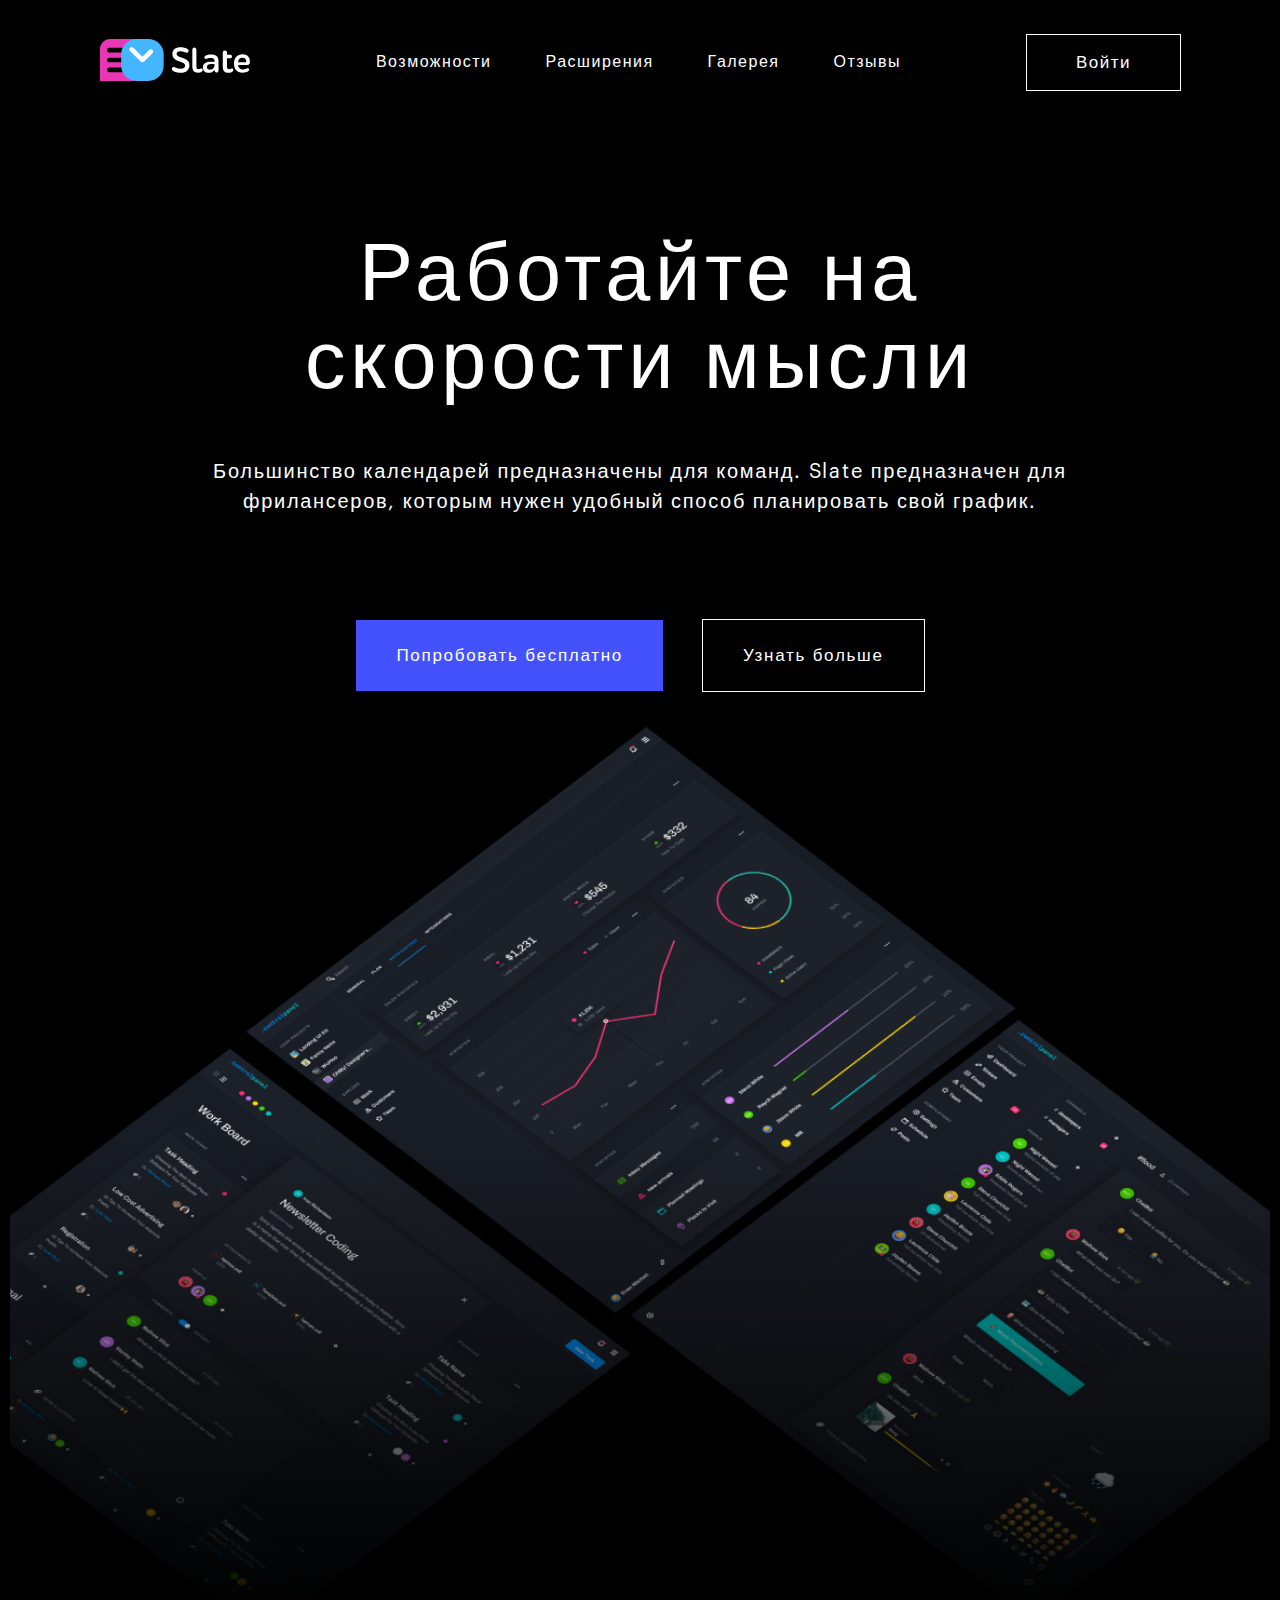
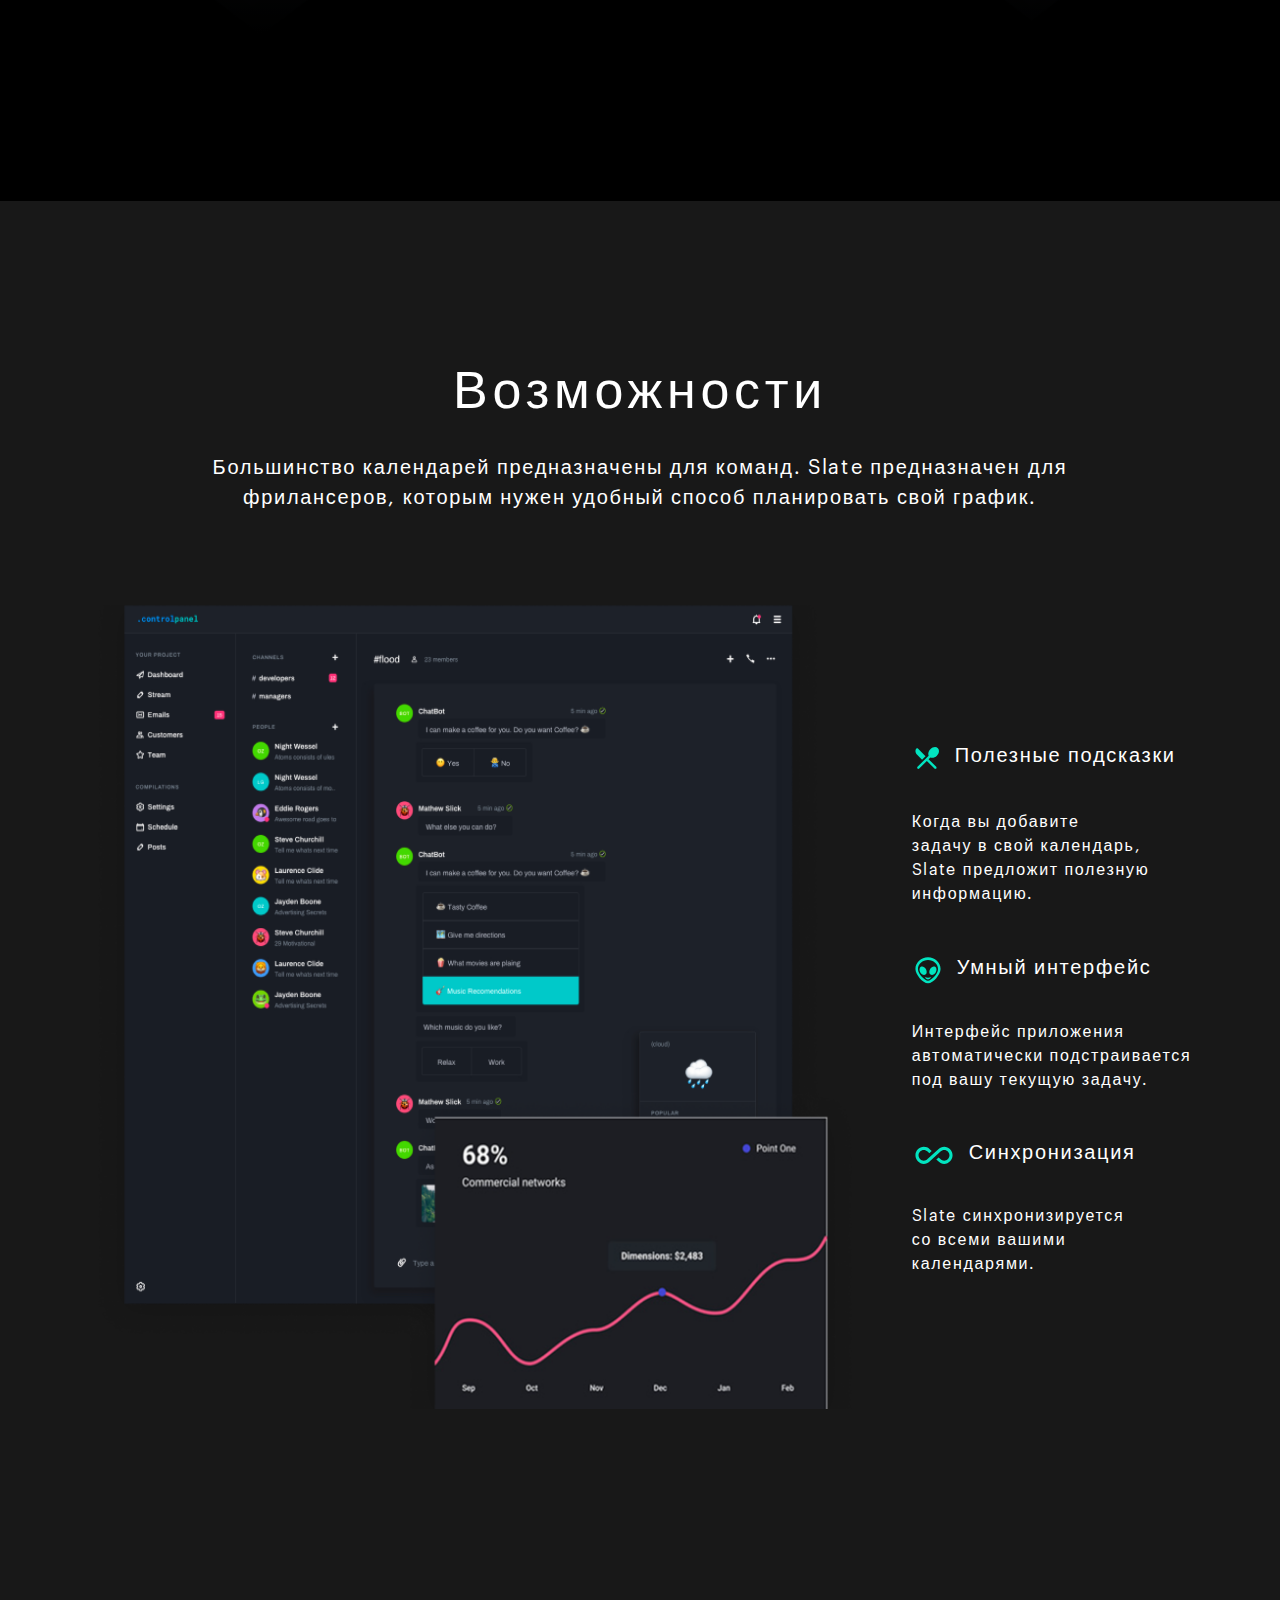
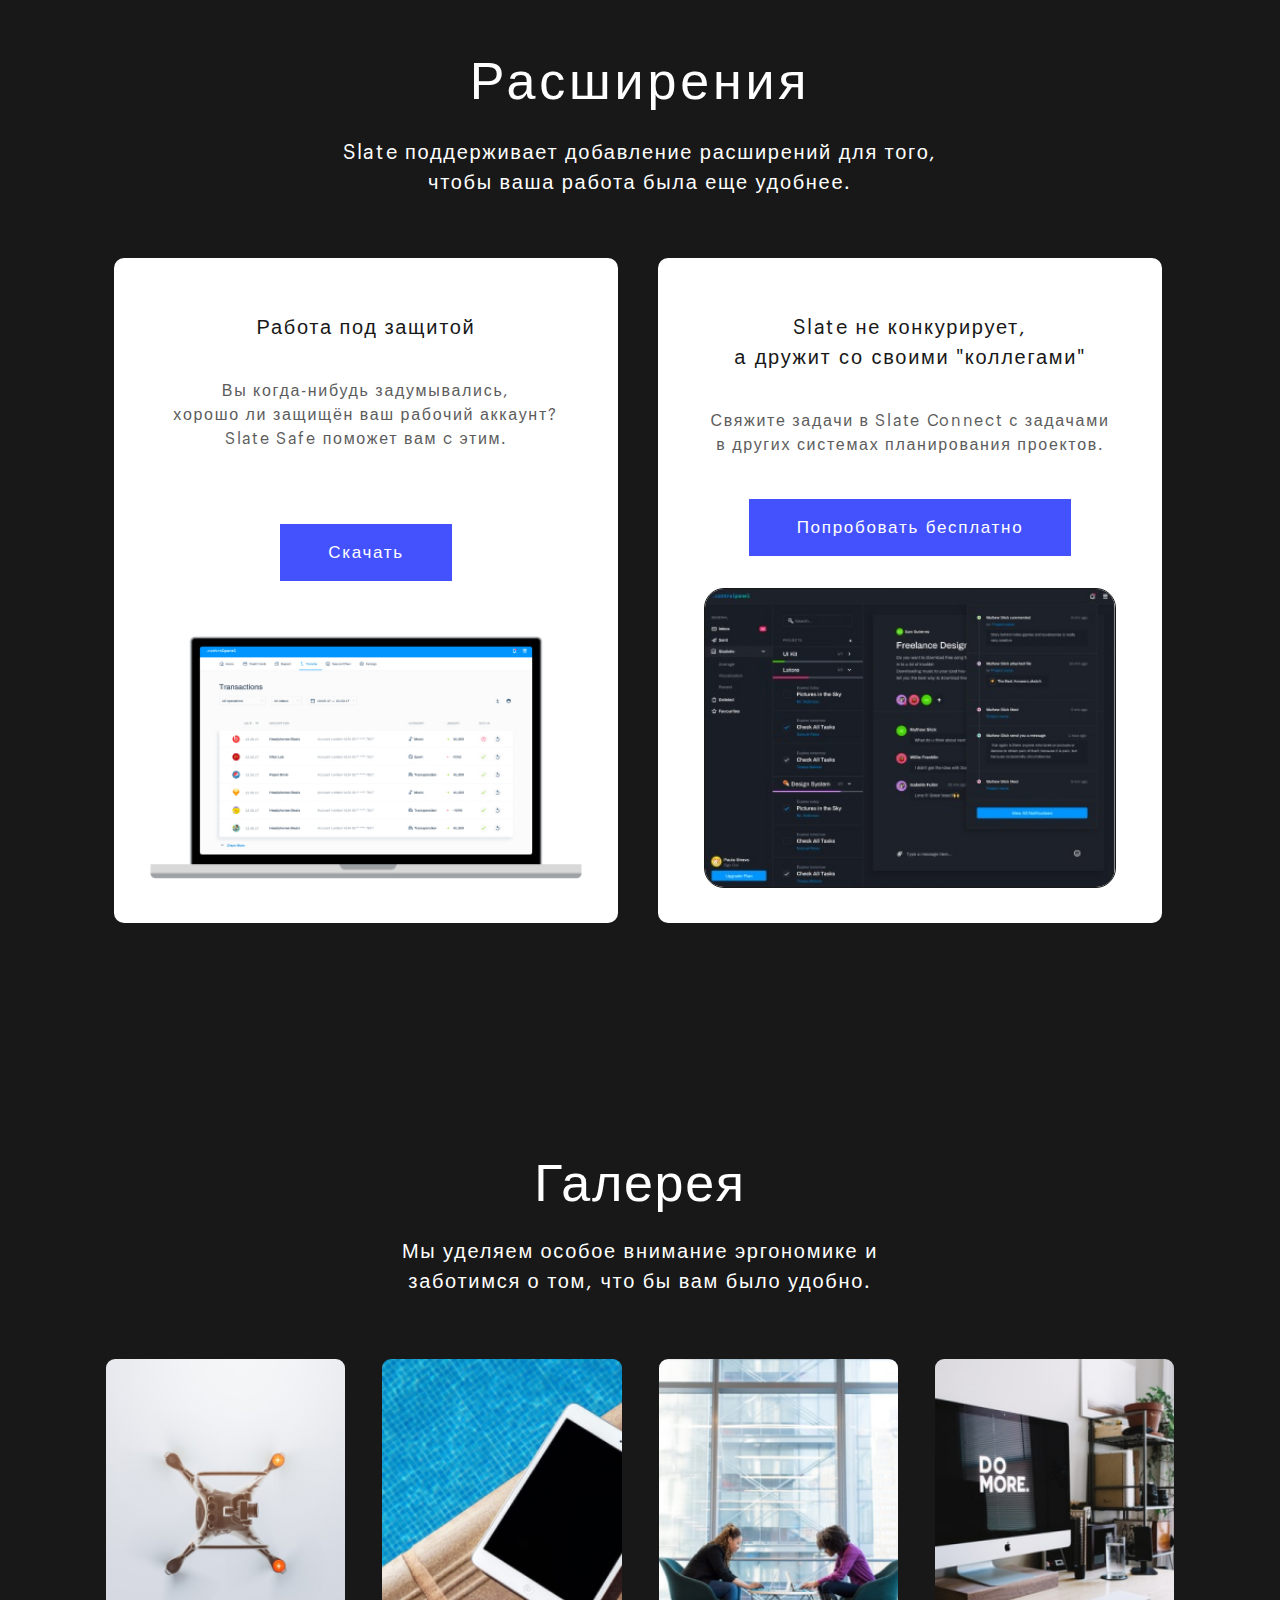
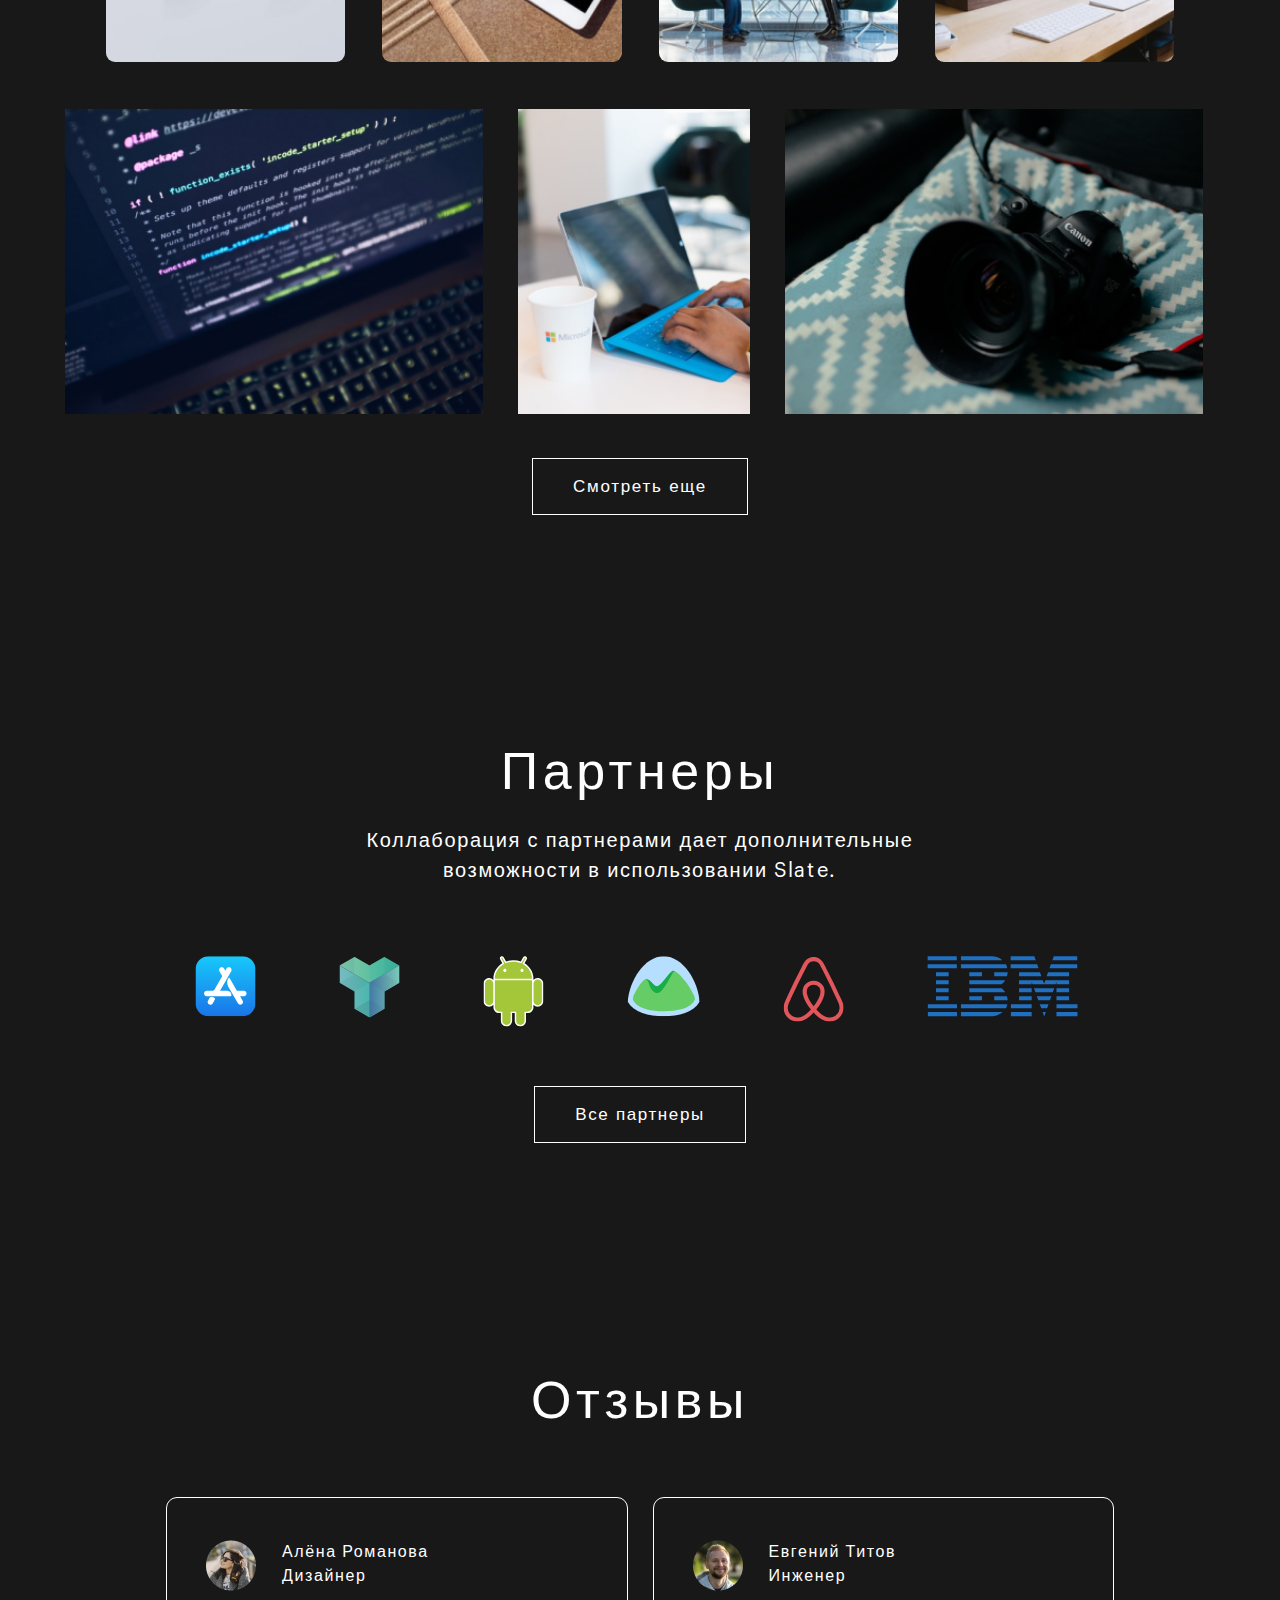
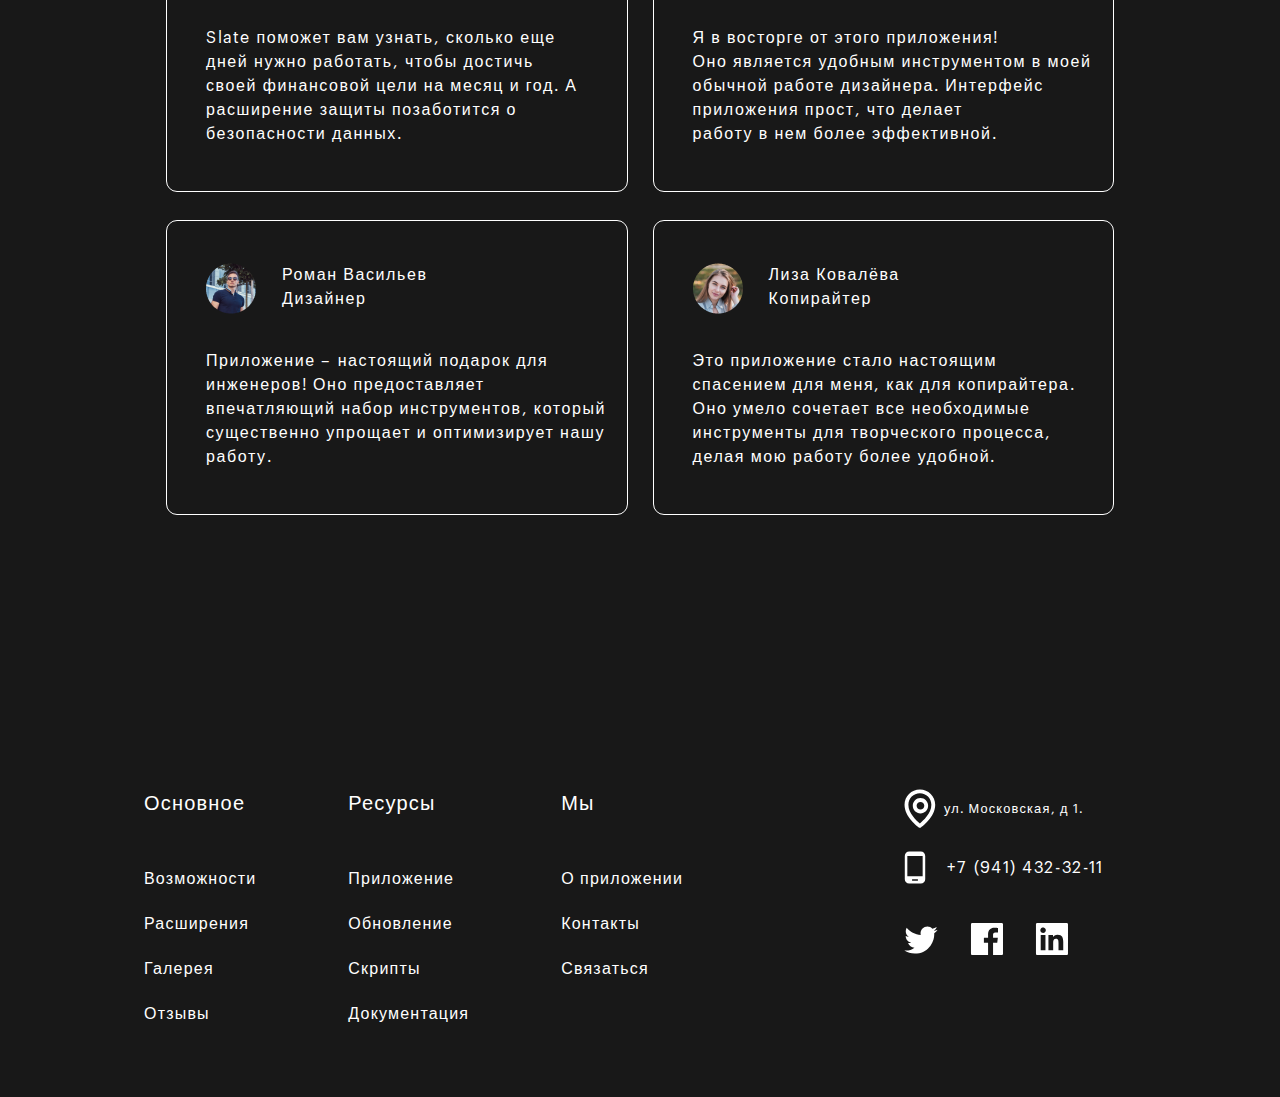
==== commit 59bb2212: "version4" ====
--- a/index.html
+++ b/index.html
@@ -15,7 +15,7 @@
 <body>
     <header class="header">
         <div class="container header__container">
-            <a href="#" class="header__logolink">
+            <a href="https://martin230680.github.io/my_html_projects/" class="header__logolink">
                 <img class="header__logolink-img" src="img/Logo.svg" alt="logotip">
             </a>
             <div class="header__centre">
@@ -262,32 +262,32 @@
                 </div>
                 <div class="partners__midlewrap midlewrap flex">
                     <div class="midlewrap__blockleft flex">
-                        <a class="midlewrap__blockleft-link" href="#"
+                        <a class="midlewrap__blockleft-link" href="blanc" target="_blank"
                             aria-label="Секция сайта Партнеры. Переход на сайт партнера 1">
                             <img class="midlewrap__blockleft-img" src="img/logos_apple-app-store.svg"
                                 alt="logo_appstore">
                         </a>
-                        <a class="midlewrap__blockleft-link" href="#"
+                        <a class="midlewrap__blockleft-link" href="blanc" target="_blank"
                             aria-label="Секция сайта Партнеры. Переход на сайт партнера 2">
                             <img class="midlewrap__blockleft-img" src="img/logos_apiary.svg" alt="logo_apiary">
                         </a>
-                        <a class="midlewrap__blockleft-link" href="#"
+                        <a class="midlewrap__blockleft-link" href="blanc" target="_blank"
                             aria-label="Секция сайта Партнеры. Переход на сайт партнера 3">
                             <img class="midlewrap__blockleft-img" src="img/logos_android-icon.svg" alt="logo_android">
                         </a>
                     </div>
                     <div class="midlewrap__blockright flex">
-                        <a class="midlewrap__blockright-link" href="#"
+                        <a class="midlewrap__blockright-link" href="blanc" target="_blank"
                             aria-label="Секция сайта Партнеры. Переход на сайт партнера 4">
                             <img class="midlewrap__blockright-img midlewrap__blockright-img1"
                                 src="img/logos_basecamp.svg" alt="logo_basecamp">
                         </a>
-                        <a class="midlewrap__blockright-link" href="#"
+                        <a class="midlewrap__blockright-link" href="blanc" target="_blank"
                             aria-label="Секция сайта Партнеры. Переход на сайт партнера 5">
                             <img class="midlewrap__blockright-img midlewrap__blockright-img2" src="img/logos_airbnb.svg"
                                 alt="logo_airbnb">
                         </a>
-                        <a class="midlewrap__blockright-link" href="#"
+                        <a class="midlewrap__blockright-link" href="blanc" target="_blank"
                             aria-label="Секция сайта Партнеры. Переход на сайт партнера 6">
                             <img class="midlewrap__blockright-img midlewrap__blockright-img3" src="img/ibm.svg"
                                 alt="logo_ibm">
@@ -448,10 +448,10 @@
                 <div class="footer__sosialmenu footermenusos flex column">
                     <ul class="footermenusos__list footermenusoslist list-reset flex column">
                         <li class="footermenusoslist__item flex">
-                          
+
                             <a class="footermenusoslist__item-link pointlink flex"
                                 aria-label="Пункт меню footer. Переход на позиционирование на карте"
-                                href="http://maps.yandex.ru/?text=Казань, ул. Московская д 21"> 
+                                href="http://maps.yandex.ru/?text=Казань,ул.Московская,д.21" target="_blank">
                                 <svg class="pointlink__svg" width="32" height="39" xmlns="http://www.w3.org/2000/svg">
 
                                     <g>
@@ -460,15 +460,16 @@
                                     </g>
                                     <g>
                                         <title>Layer 1</title>
-                                        <path id="svg_1" fill="white"
+                                        <path id="svg_1" fill=""
                                             d="m16.46188,24.44765c4.2282,0 7.6667,-3.4385 7.6667,-7.6667c0,-4.2281 -3.4385,-7.6666 -7.6667,-7.6666c-4.2281,0 -7.6666,3.4385 -7.6666,7.6666c0,4.2282 3.4385,7.6667 7.6666,7.6667zm0,-11.5c2.1141,0 3.8334,1.7193 3.8334,3.8333c0,2.1141 -1.7193,3.8334 -3.8334,3.8334c-2.114,0 -3.8333,-1.7193 -3.8333,-3.8334c0,-2.114 1.7193,-3.8333 3.8333,-3.8333z" />
                                         <path stroke="null" id="svg_2" fill=""
                                             d="m14.76387,38.398257c0.3244,0.2317 0.713,0.3562 1.1116,0.3562c0.3986,0 0.7873,-0.1245 1.1117,-0.3562c0.5827,-0.4121 14.2772,-10.3002 14.2217,-22.6435c0,-8.4544 -6.879,-15.33333 -15.3334,-15.33333c-8.4544,0 -15.33331,6.87893 -15.33331,15.32373c-0.05558,12.3529 13.63901,22.241 14.22171,22.6531zm1.1116,-34.1435c6.3423,0 11.5,5.1578 11.5,11.5096c0.0403,8.5062 -8.4103,16.1441 -11.5,18.6492c-3.0877,-2.507 -11.5402,-10.1469 -11.5,-18.6588c0,-6.3422 5.1578,-11.5 11.5,-11.5z" />
                                     </g>
                                 </svg>
 
-                                ул. Московская, д 1.
-                            </a>
+                               <small> ул. Московская, д 1.</small>
+                            </a>
+
                         </li>
                         <li class="footermenusoslist__item flex">
                             <a href="tel:+79414323211" class="footermenusoslist__item-link phonelink flex"
@@ -483,7 +484,7 @@
                             </a>
                         </li>
                         <li class="footermenusoslist__item soslist flex">
-                            <a href="https://twitter.com/" class="footermenusoslist__item-link sosicon"
+                            <a href="https://twitter.com/" target="_blank" class="footermenusoslist__item-link sosicon"
                                 aria-label="Переход на страницу в Твиттере">
                                 <svg class="sosicon__svg" width="34" height="28" viewBox="0 0 34 28" fill="none"
                                     xmlns="http://www.w3.org/2000/svg">
@@ -493,7 +494,7 @@
                                 </svg>
 
                             </a>
-                            <a href="https://facebook.com/" class="footermenusoslist__item-link sosicon"
+                            <a href="https://facebook.com/" target="_blank" class="footermenusoslist__item-link sosicon"
                                 aria-label="Переход на страницу на Фейсбуке">
                                 <svg class="sosicon__svg" width="33" height="33" viewBox="0 0 33 33" fill="none"
                                     xmlns="http://www.w3.org/2000/svg">
@@ -502,7 +503,7 @@
                                         fill="" />
                                 </svg>
                             </a>
-                            <a href="https://linkedin.com/" class="footermenusoslist__item-link sosicon"
+                            <a href="https://linkedin.com/" target="_blank" class="footermenusoslist__item-link sosicon"
                                 aria-label="Переход на страницу ЛинкеДин">
                                 <svg class="sosicon__svg" width="33" height="33" viewBox="0 0 33 33" fill="none"
                                     xmlns="http://www.w3.org/2000/svg">
--- a/css/style.css
+++ b/css/style.css
@@ -101,6 +101,7 @@
   font: inherit;
   color: inherit;
   background: inherit;
+  cursor: pointer;
 }
 
 .container {
@@ -126,7 +127,7 @@
 }
 
 a:active,
-a:focus {
+a:focus-visible {
   outline: none;
 }
 
@@ -140,7 +141,7 @@
   outline: none;
 }
 
-:focus {
+:focus-visible {
   outline: none;
 }
 
@@ -195,23 +196,23 @@
   cursor: pointer;
   background-color: var(--black);
   letter-spacing: 1.5px;
-  -webkit-transition: background-color 0.5s ease-in-out, color 0.5s ease-in-out, outline-offset 0.5s ease-in-out;
-  -o-transition: background-color 0.5s ease-in ease-in-out, color 0.5s ease-in-out, outline-offset 0.5s ease-in-out;
-  -o-transition: background-color 0.5s ease-in-out, color 0.5s ease-in-out, outline-offset 0.5s ease-in-out;
-  transition: background-color 0.5s ease-in-out, color 0.5s ease-in-out, outline-offset 0.5s ease-in-out;
+  -webkit-transition: background-color 0.3s ease-in-out, color 0.3s ease-in-out, outline-offset 0.3s ease-in-out;
+  -o-transition: background-color 0.3s ease-in ease-in-out, color 0.3s ease-in-out, outline-offset 0.3s ease-in-out;
+  -o-transition: background-color 0.3s ease-in-out, color 0.3s ease-in-out, outline-offset 0.3s ease-in-out;
+  transition: background-color 0.3s ease-in-out, color 0.3s ease-in-out, outline-offset 0.3s ease-in-out;
 }
 
 .header__btn:hover {
   color: var(--white);
   background-color: var(--darkpink);
-  outline: 1px solid var(--darkpink);
+  outline: 2px solid var(--darkpink);
   outline-offset: 5px;
 }
 
-.header__btn:focus {
+.header__btn:focus-visible {
   color: var(--white);
   background-color: var(--pink);
-  outline: 1px solid var(--pink);
+  outline: 2px solid var(--pink);
   outline-offset: 5px;
 
 }
@@ -234,9 +235,9 @@
   line-height: 24px;
   letter-spacing: 1.5px;
   color: var(--white);
-  -webkit-transition: color 0.5s ease-in-out;
-  -o-transition: color 0.5s ease-in-out;
-  transition: color 0.5s ease-in-out;
+  -webkit-transition: color 0.3s ease-in-out;
+  -o-transition: color 0.3s ease-in-out;
+  transition: color 0.3s ease-in-out;
 }
 
 .nav__link::before,
@@ -251,12 +252,12 @@
   -webkit-transform: scaleX(0);
   -ms-transform: scaleX(0);
   transform: scaleX(0);
-  -webkit-transition: background-color 0.5s ease-in-out, -webkit-transform 0.5s 0.5s ease-in-out;
-  transition: background-color 0.5s ease-in-out, -webkit-transform 0.5s ease-in-out;
-  -o-transition: transform 0.5s ease-in-out, background-color 0.5s ease-in-out;
-  -webkit-transition: background-color 0.5s ease-in-out, -webkit-transform 0.5s ease-in-out;
-  transition: transform 0.5s ease-in-out, background-color 0.5s ease-in-out;
-  transition: transform 0.5s ease-in-out, background-color 0.5s ease-in-out, -webkit-transform 0.5s ease-in-out;
+  -webkit-transition: background-color 0.3s ease-in-out, -webkit-transform 0.3s ease-in-out;
+  transition: background-color 0.3s ease-in-out, -webkit-transform 0.3s ease-in-out;
+  -o-transition: transform 0.3s ease-in-out, background-color 0.3s ease-in-out;
+  -webkit-transition: background-color 0.3s ease-in-out, -webkit-transform 0.3s ease-in-out;
+  transition: transform 0.3s ease-in-out, background-color 0.3s ease-in-out;
+  transition: transform 0.3s ease-in-out, background-color 0.3s ease-in-out, -webkit-transform 0.3s ease-in-out;
 }
 
 .nav__link:hover::before,
@@ -266,8 +267,8 @@
   transform: scaleX(1);
 }
 
-.nav__link:focus::before,
-.footermenulist__item-nav:focus::before {
+.nav__link:focus-visible::before,
+.footermenulist__item-nav:focus-visible::before {
   -webkit-transform: scaleX(0);
   -ms-transform: scaleX(0);
   transform: scaleX(0);
@@ -286,8 +287,8 @@
   color: var(--lightpink);
 }
 
-.nav__link:focus,
-.footermenulist__item-nav:focus {
+.nav__link:focus-visible,
+.footermenulist__item-nav:focus-visible {
   color: var(--lightpink);
 }
 
@@ -347,10 +348,10 @@
   color: var(--white);
   cursor: pointer;
   letter-spacing: 1.7px;
-  -webkit-transition: background-color 0.5s ease-in-out, color 0.5s ease-in-out, outline-offset 0.5s ease-in-out;
-  -o-transition: background-color 0.5s ease-in ease-in-out, color 0.5s ease-in-out, outline-offset 0.5s ease-in-out;
-  -o-transition: background-color 0.5s ease-in-out, color 0.5s ease-in-out, outline-offset 0.5s ease-in-out;
-  transition: background-color 0.5s ease-in-out, color 0.5s ease-in-out, outline-offset 0.5s ease-in-out;
+  -webkit-transition: background-color 0.3s ease-in-out, color 0.3s ease-in-out, outline-offset 0.3s ease-in-out;
+  -o-transition: background-color 0.3s ease-in ease-in-out, color 0.3s ease-in-out, outline-offset 0.3s ease-in-out;
+  -o-transition: background-color 0.3s ease-in-out, color 0.3s ease-in-out, outline-offset 0.3s ease-in-out;
+  transition: background-color 0.3s ease-in-out, color 0.3s ease-in-out, outline-offset 0.3s ease-in-out;
 
 }
 
@@ -365,22 +366,22 @@
   color: #FFFFFF;
   cursor: pointer;
   letter-spacing: 1.7px;
-  -webkit-transition: background-color 0.5s ease-in-out, color 0.5s ease-in-out, outline-offset 0.5s ease-in-out;
-  -o-transition: background-color 0.5s ease-in ease-in-out, color 0.5s ease-in-out, outline-offset 0.5s ease-in-out;
-  -o-transition: background-color 0.5s ease-in-out, color 0.5s ease-in-out, outline-offset 0.5s ease-in-out;
-  transition: background-color 0.5s ease-in-out, color 0.5s ease-in-out, outline-offset 0.5s ease-in-out;
+  -webkit-transition: background-color 0.3s ease-in-out, color 0.3s ease-in-out, outline-offset 0.3s ease-in-out;
+  -o-transition: background-color 0.3s ease-in ease-in-out, color 0.3s ease-in-out, outline-offset 0.3s ease-in-out;
+  -o-transition: background-color 0.3s ease-in-out, color 0.3s ease-in-out, outline-offset 0.3s ease-in-out;
+  transition: background-color 0.3s ease-in-out, color 0.3s ease-in-out, outline-offset 0.3s ease-in-out;
 
 }
 
 .home__btn1:hover {
   background-color: var(--lightblue);
-  outline: 1px solid var(--lightblue);
+  outline: 2px solid var(--lightblue);
   outline-offset: 5px;
 }
 
-.home__btn1:focus {
+.home__btn1:focus-visible {
   background-color: var(--lightblue);
-  outline: 1px solid var(--lightblue);
+  outline: 2px solid var(--lightblue);
   outline-offset: 5px;
 }
 
@@ -393,14 +394,14 @@
 .home__btn2:hover {
   color: var(--white);
   background-color: var(--darkpink);
-  outline: 1px solid var(--darkpink);
+  outline: 2px solid var(--darkpink);
   outline-offset: 5px;
 }
 
-.home__btn2:focus {
+.home__btn2:focus-visible {
   color: var(--white);
   background-color: var(--pink);
-  outline: 1px solid var(--pink);
+  outline: 2px solid var(--pink);
   outline-offset: 5px;
 }
 
@@ -670,22 +671,22 @@
   color: var(--white);
   background-color: var(--darkblue);
   letter-spacing: 1.7px;
-  -webkit-transition: background-color 0.5s ease-in-out, color 0.5s ease-in-out, outline-offset 0.5s ease-in-out;
-  -o-transition: background-color 0.5s ease-in ease-in-out, color 0.5s ease-in-out, outline-offset 0.5s ease-in-out;
-  -o-transition: background-color 0.5s ease-in-out, color 0.5s ease-in-out, outline-offset 0.5s ease-in-out;
-  transition: background-color 0.5s ease-in-out, color 0.5s ease-in-out, outline-offset 0.5s ease-in-out;
+  -webkit-transition: background-color 0.3s ease-in-out, color 0.3s ease-in-out, outline-offset 0.3s ease-in-out;
+  -o-transition: background-color 0.3s ease-in ease-in-out, color 0.3s ease-in-out, outline-offset 0.3s ease-in-out;
+  -o-transition: background-color 0.3s ease-in-out, color 0.3s ease-in-out, outline-offset 0.3s ease-in-out;
+  transition: background-color 0.3s ease-in-out, color 0.3s ease-in-out, outline-offset 0.3s ease-in-out;
 
 }
 
 .extensionsblocks__btn:hover {
   background-color: var(--lightblue);
-  outline: 1px solid var(--lightblue);
+  outline: 2px solid var(--lightblue);
   outline-offset: 5px;
 }
 
-.extensionsblocks__btn:focus {
+.extensionsblocks__btn:focus-visible {
   background-color: var(--lightblue);
-  outline: 1px solid var(--lightblue);
+  outline: 2px solid var(--lightblue);
   outline-offset: 5px;
 
 }
@@ -850,23 +851,23 @@
   cursor: pointer;
   background-color: #181818;
   letter-spacing: 1.7px;
-  -webkit-transition: background-color 0.5s ease-in-out, color 0.5s ease-in-out, outline-offset 0.5s ease-in-out;
-  -o-transition: background-color 0.5s ease-in ease-in-out, color 0.5s ease-in-out, outline-offset 0.5s ease-in-out;
-  -o-transition: background-color 0.5s ease-in-out, color 0.5s ease-in-out, outline-offset 0.5s ease-in-out;
-  transition: background-color 0.5s ease-in-out, color 0.5s ease-in-out, outline-offset 0.5s ease-in-out;
+  -webkit-transition: background-color 0.3s ease-in-out, color 0.3s ease-in-out, outline-offset 0.3s ease-in-out;
+  -o-transition: background-color 0.3s ease-in ease-in-out, color 0.3s ease-in-out, outline-offset 0.3s ease-in-out;
+  -o-transition: background-color 0.3s ease-in-out, color 0.3s ease-in-out, outline-offset 0.3s ease-in-out;
+  transition: background-color 0.3s ease-in-out, color 0.3s ease-in-out, outline-offset 0.3s ease-in-out;
 }
 
 .gallerybottom__btn:hover {
   color: var(--white);
   background-color: var(--darkpink);
-  outline: 1px solid var(--darkpink);
+  outline: 2px solid var(--darkpink);
   outline-offset: 5px;
 }
 
-.gallerybottom__btn:focus {
+.gallerybottom__btn:focus-visible {
   color: var(--white);
   background-color: var(--pink);
-  outline: 1px solid var(--pink);
+  outline: 2px solid var(--pink);
   outline-offset: 5px;
 }
 
@@ -936,11 +937,11 @@
 
 .midlewrap__blockleft-img,
 .midlewrap__blockright-img {
-  -webkit-transition: outline-offset 0.5s ease-in-out, opacity 0.5s ease-in-out, -webkit-transform 0.5s ease-in-out;
-  transition: outline-offset 0.5s ease-in-out, opacity 0.5s ease-in-out, -webkit-transform 0.5s ease-in-out;
-  -o-transition: transform 0.5s ease-in-out, outline-offset 0.5s ease-in-out, opacity 0.5s ease-in-out;
-  transition: transform 0.5s ease-in-out, outline-offset 0.5s ease-in-out, opacity 0.5s ease-in-out;
-  transition: transform 0.5s ease-in-out, outline-offset 0.5s ease-in-out, opacity 0.5s ease-in-out, -webkit-transform 0.5s ease-in-out;
+  -webkit-transition: outline-offset 0.3s ease-in-out, opacity 0.3s ease-in-out, -webkit-transform 0.3s ease-in-out;
+  transition: outline-offset 0.3s ease-in-out, opacity 0.3s ease-in-out, -webkit-transform 0.3s ease-in-out;
+  -o-transition: transform 0.3s ease-in-out, outline-offset 0.3s ease-in-out, opacity 0.3s ease-in-out;
+  transition: transform 0.3s ease-in-out, outline-offset 0.3s ease-in-out, opacity 0.3s ease-in-out;
+  transition: transform 0.3s ease-in-out, outline-offset 0.3s ease-in-out, opacity 0.3s ease-in-out, -webkit-transform 0.3s ease-in-out;
   cursor: pointer;
 }
 
@@ -971,7 +972,7 @@
           transform: scale(1.2);
 }
 
-.midlewrap__blockright-link:focus img {
+.midlewrap__blockright-link:focus-visible img {
   outline: 1px solid var(--darkpink);
   outline-offset: 6px;
   -webkit-transform: scale(1.2);
@@ -979,7 +980,7 @@
           transform: scale(1.2);
 }
 
-.midlewrap__blockleft-link:focus img {
+.midlewrap__blockleft-link:focus-visible img {
   outline: 1px solid var(--darkpink);
   outline-offset: 6px;
   -webkit-transform: scale(1.2);
@@ -1011,23 +1012,23 @@
   cursor: pointer;
   background-color: #181818;
   letter-spacing: 1.6px;
-  -webkit-transition: background-color 0.5s ease-in-out, color 0.5s ease-in-out, outline-offset 0.5s ease-in-out;
-  -o-transition: background-color 0.5s ease-in ease-in-out, color 0.5s ease-in-out, outline-offset 0.5s ease-in-out;
-  -o-transition: background-color 0.5s ease-in-out, color 0.5s ease-in-out, outline-offset 0.5s ease-in-out;
-  transition: background-color 0.5s ease-in-out, color 0.5s ease-in-out, outline-offset 0.5s ease-in-out;
+  -webkit-transition: background-color 0.3s ease-in-out, color 0.3s ease-in-out, outline-offset 0.3s ease-in-out;
+  -o-transition: background-color 0.3s ease-in ease-in-out, color 0.3s ease-in-out, outline-offset 0.3s ease-in-out;
+  -o-transition: background-color 0.3s ease-in-out, color 0.3s ease-in-out, outline-offset 0.3s ease-in-out;
+  transition: background-color 0.3s ease-in-out, color 0.3s ease-in-out, outline-offset 0.3s ease-in-out;
 }
 
 .partners__btn:hover {
   color: var(--white);
   background-color: var(--darkpink);
-  outline: 1px solid var(--darkpink);
+  outline: 2px solid var(--darkpink);
   outline-offset: 5px;
 }
 
-.partners__btn:focus {
+.partners__btn:focus-visible {
   color: var(--white);
   background-color: var(--pink);
-  outline: 1px solid var(--pink);
+  outline: 2px solid var(--pink);
   outline-offset: 5px;
 }
 
@@ -1160,54 +1161,63 @@
   line-height: 24px;
   color: var(--white);
   letter-spacing: 1.2px;
-  -webkit-transition: color 0.5s ease-in-out, fill 0.5s ease-in-out;
-  -o-transition: color 0.5s ease-in-out, fill 0.5s ease-in-out;
-  transition: color 0.5s ease-in-out, fill 0.5s ease-in-out;
+  -webkit-transition: color 0.3s ease-in-out, fill 0.3s ease-in-out;
+  -o-transition: color 0.3s ease-in-out, fill 0.3s ease-in-out;
+  transition: color 0.3s ease-in-out, fill 0.3s ease-in-out;
 
 }
 
 .footermenusoslist__item span,
 .footermenusoslist__item svg path {
   fill: var(--white);
-  -webkit-transition: color 0.5s ease-in-out, fill 0.5s ease-in-out;
-  -o-transition: color 0.5s ease-in-out, fill 0.5s ease-in-out;
-  transition: color 0.5s ease-in-out, fill 0.5s ease-in-out;
+  -webkit-transition: color 0.3s ease-in-out, fill 0.3s ease-in-out;
+  -o-transition: color 0.3s ease-in-out, fill 0.3s ease-in-out;
+  transition: color 0.3s ease-in-out, fill 0.3s ease-in-out;
 }
 
 .footermenusoslist__item-link:hover {
   color: var(--lightpink);
 }
 
-.footermenusoslist__item-link:focus {
-  color: var(--pinkmenu);
+.footermenusoslist__item-link:focus-visible {
+  color: var(--pink);
+  
 }
 
 .footermenusoslist__item-link:active {
-  color: var(--lightpink);
-}
+  
+  color:var(--darkpink);
+}
+
+
+.footermenusoslist__item-link:focus-visible svg.pointlink__svg path {
+  fill:  var(--pink);
+}
+
+
 
 .footermenusoslist__item:hover svg.pointlink__svg path {
   fill: var(--lightpink);
 }
 
-.footermenusoslist__item:focus svg.pointlink__svg path {
-  fill: var(--pinkmenu);
-}
 
 .footermenusoslist__item:active svg.pointlink__svg path {
-  fill: var(--lightpink);
+  fill: var(--darkpink);
+
 }
 
 .footermenusoslist__item:hover svg.phonelink__svg path {
   fill: var(--lightpink);
 }
 
-.footermenusoslist__item:focus svg.phonelink__svg path {
-  fill: var(--pinkmenu);
-}
+.footermenusoslist__item-link:focus-visible svg.phonelink__svg path {
+  fill: var(--pink);
+}
+
 
 .footermenusoslist__item:active svg.phonelink__svg path {
-  fill: var(--lightpink);
+  
+  fill:var(--darkpink);
 }
 
 .footermenusoslist__item-link {
@@ -1220,7 +1230,10 @@
 
 .pointlink__svg {
   margin-right: 8px;
-
+}
+
+.footermenusoslist__item svg.pointlink__svg path{
+  fill:var(--white);
 }
 
 .phonelink__svg {
@@ -1241,12 +1254,13 @@
   fill: var(--lightpink);
 }
 
-.sosicon:focus svg path {
-  fill: var(--pinkmenu);
+.sosicon:focus-visible svg path {
+  
+  fill: var(--pink);
 }
 
 .sosicon:active svg path {
-  fill: var(--lightpink);
+  fill:var(--darkpink);
 }
 
 .sosicon:not(:last-child) {
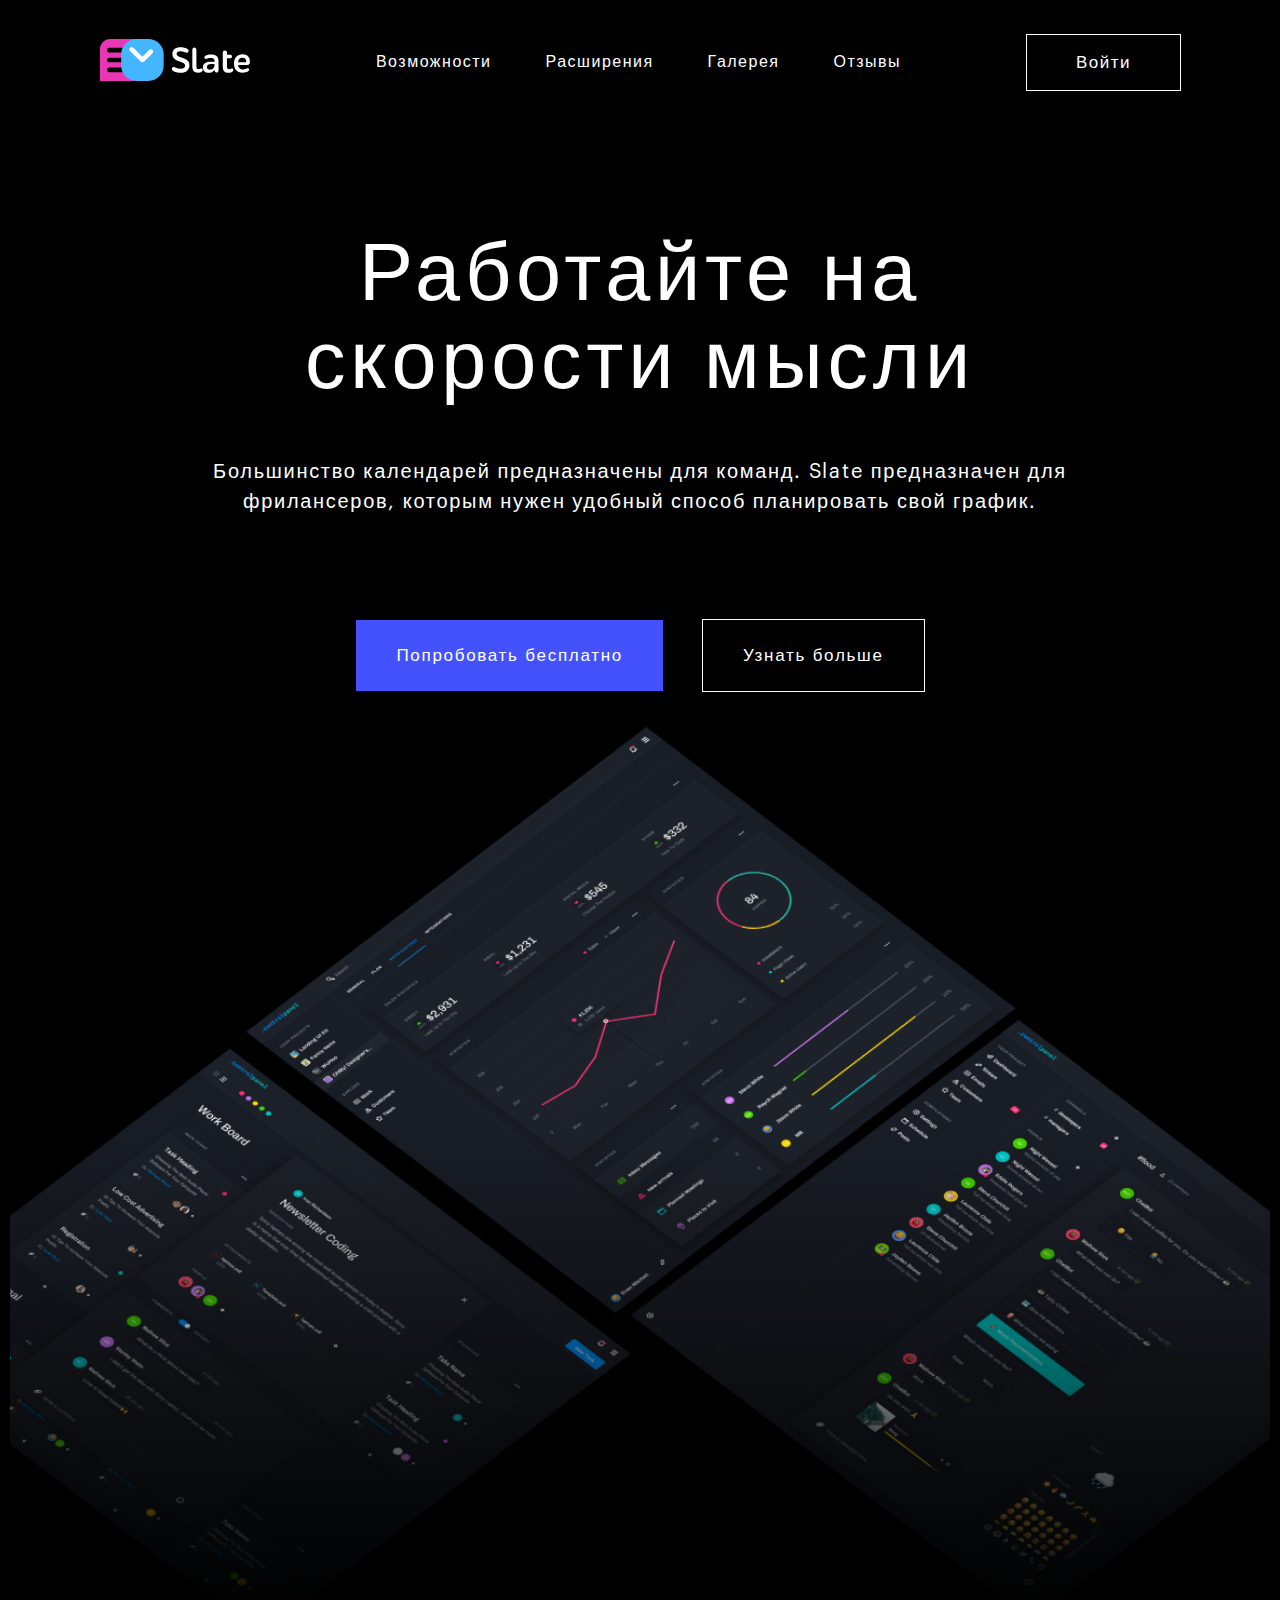
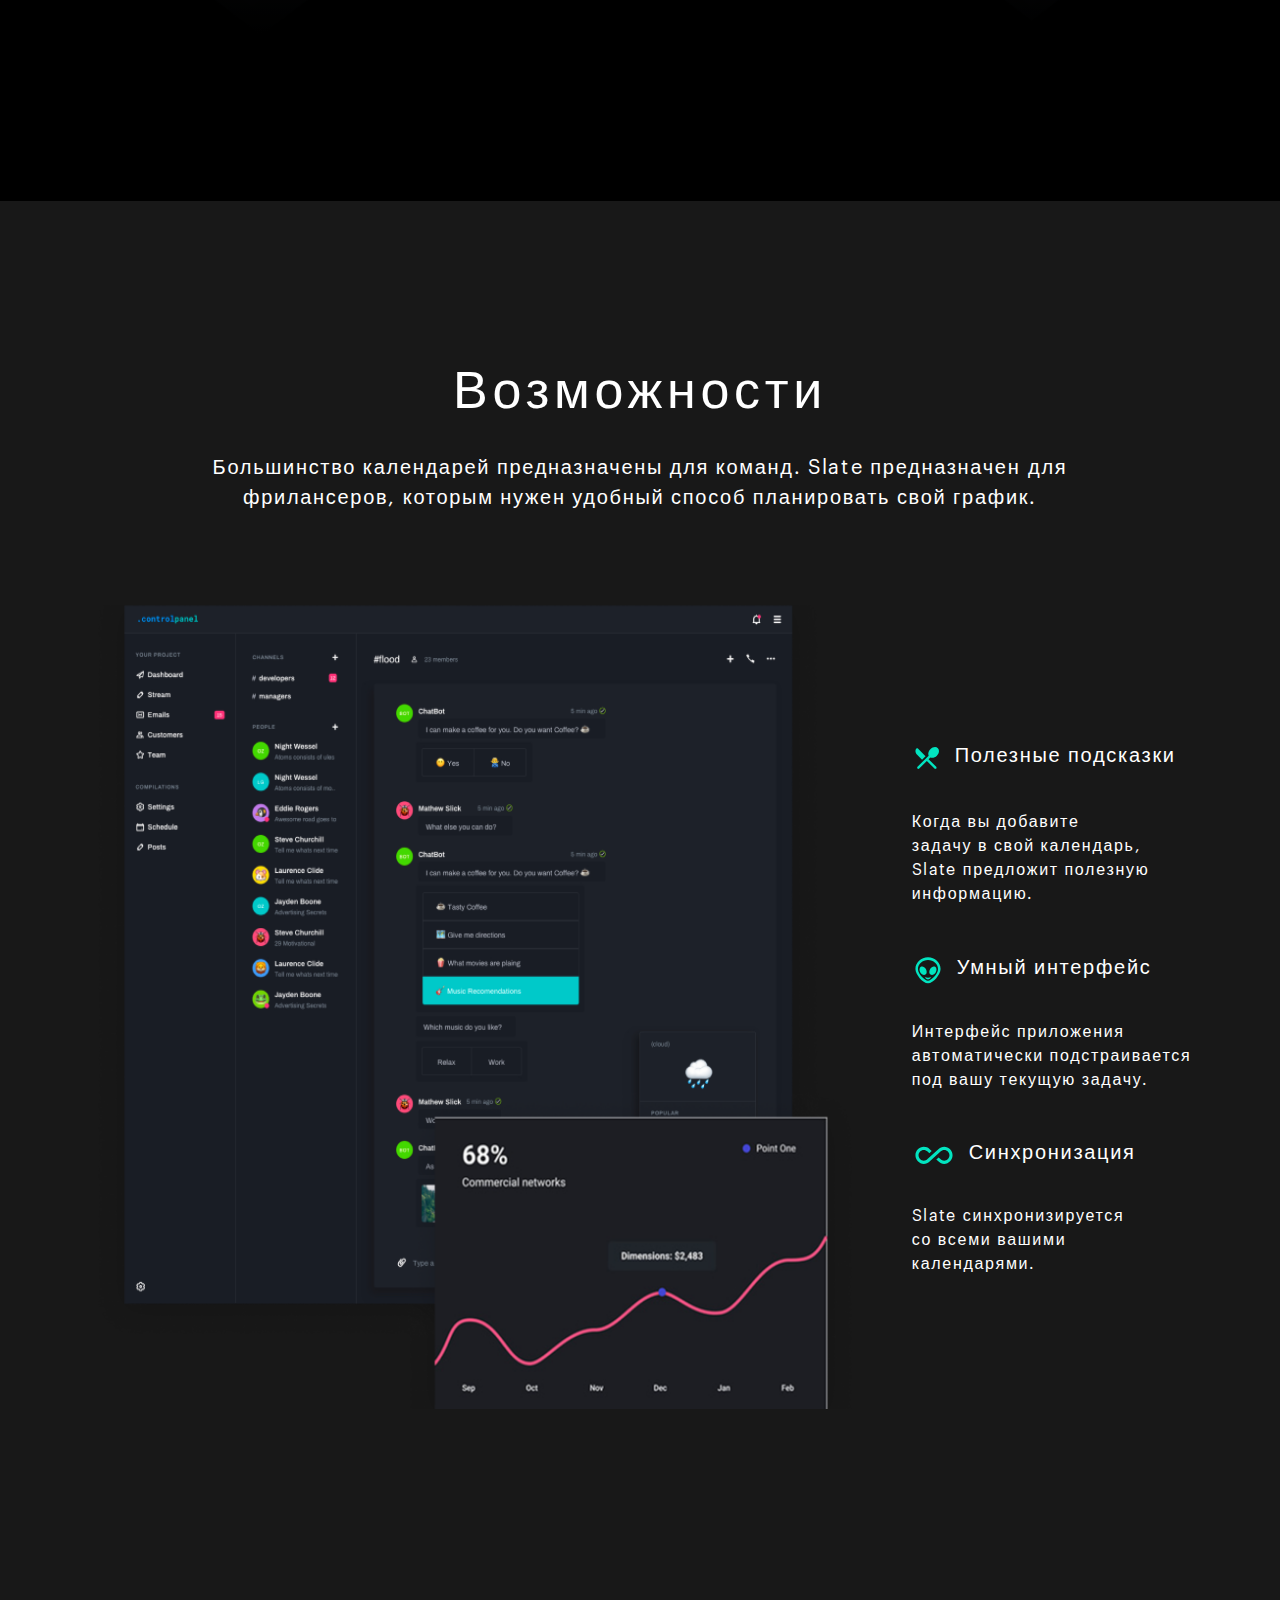
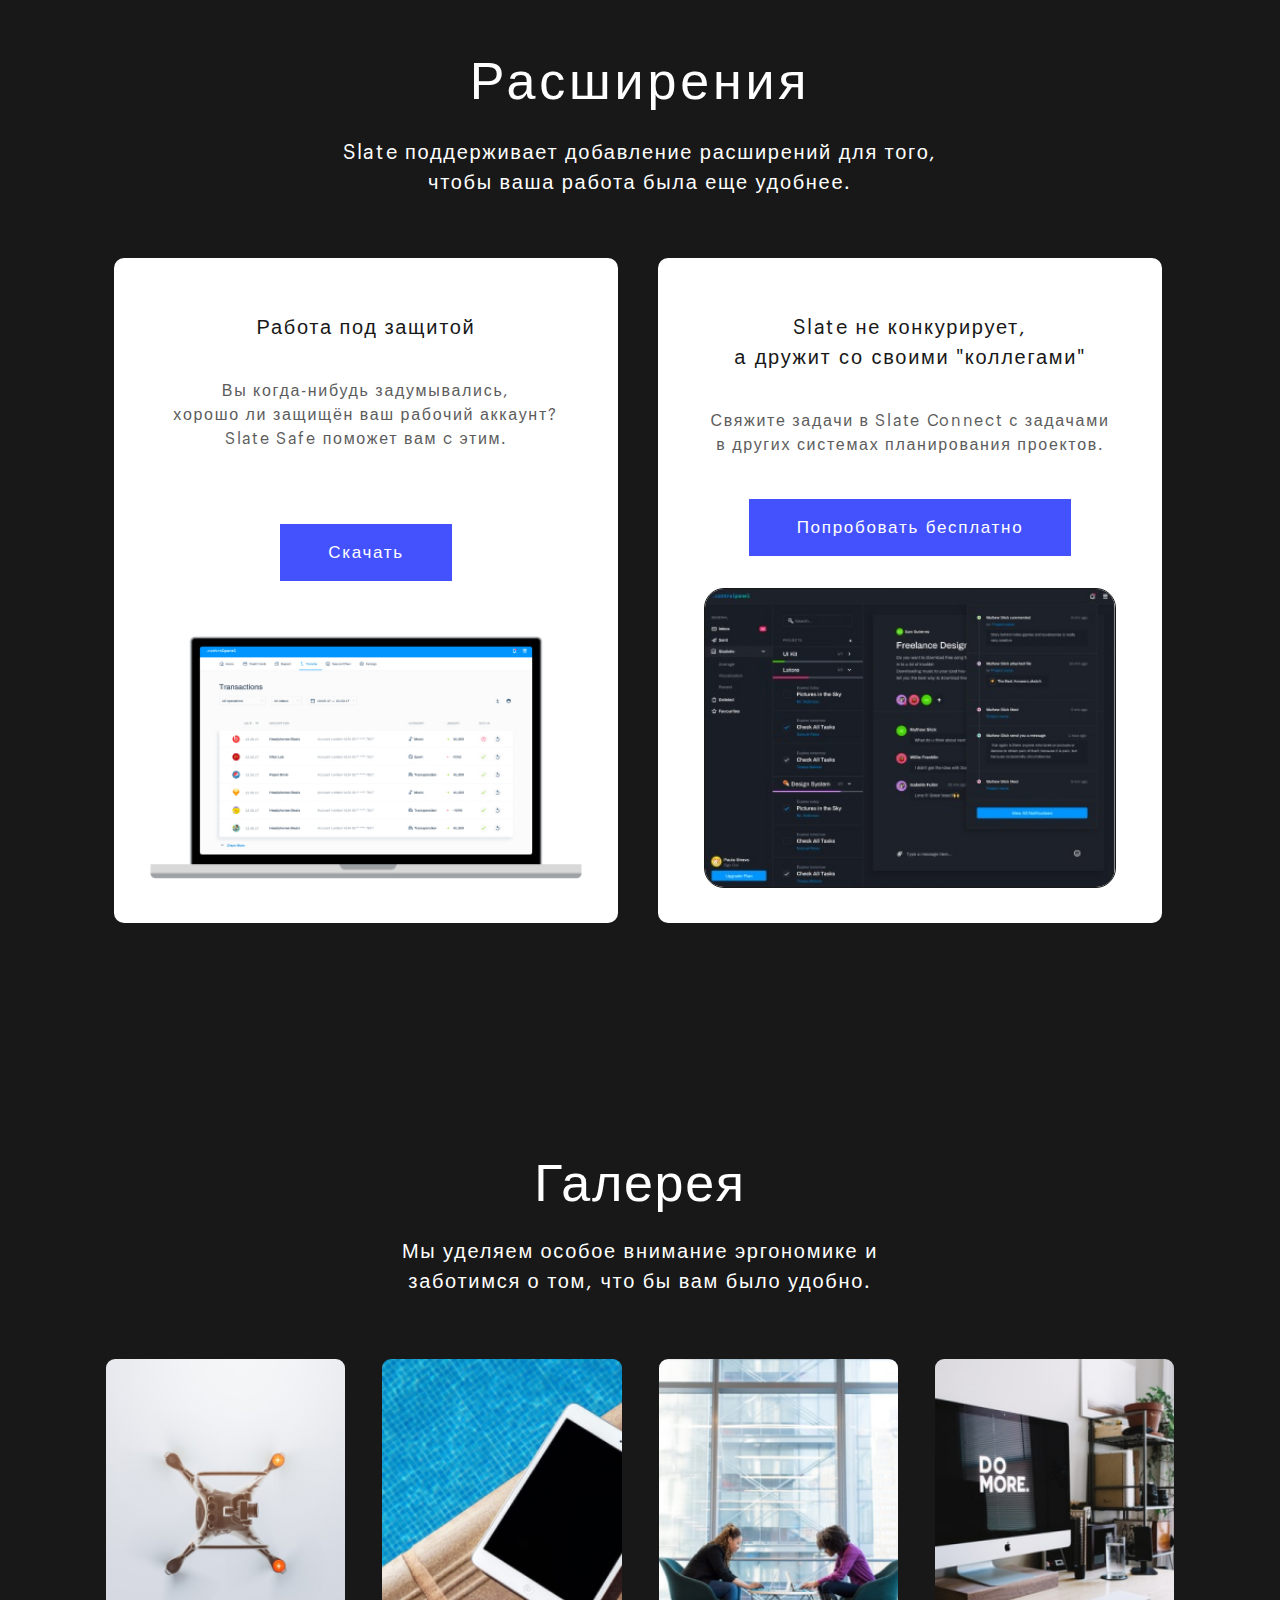
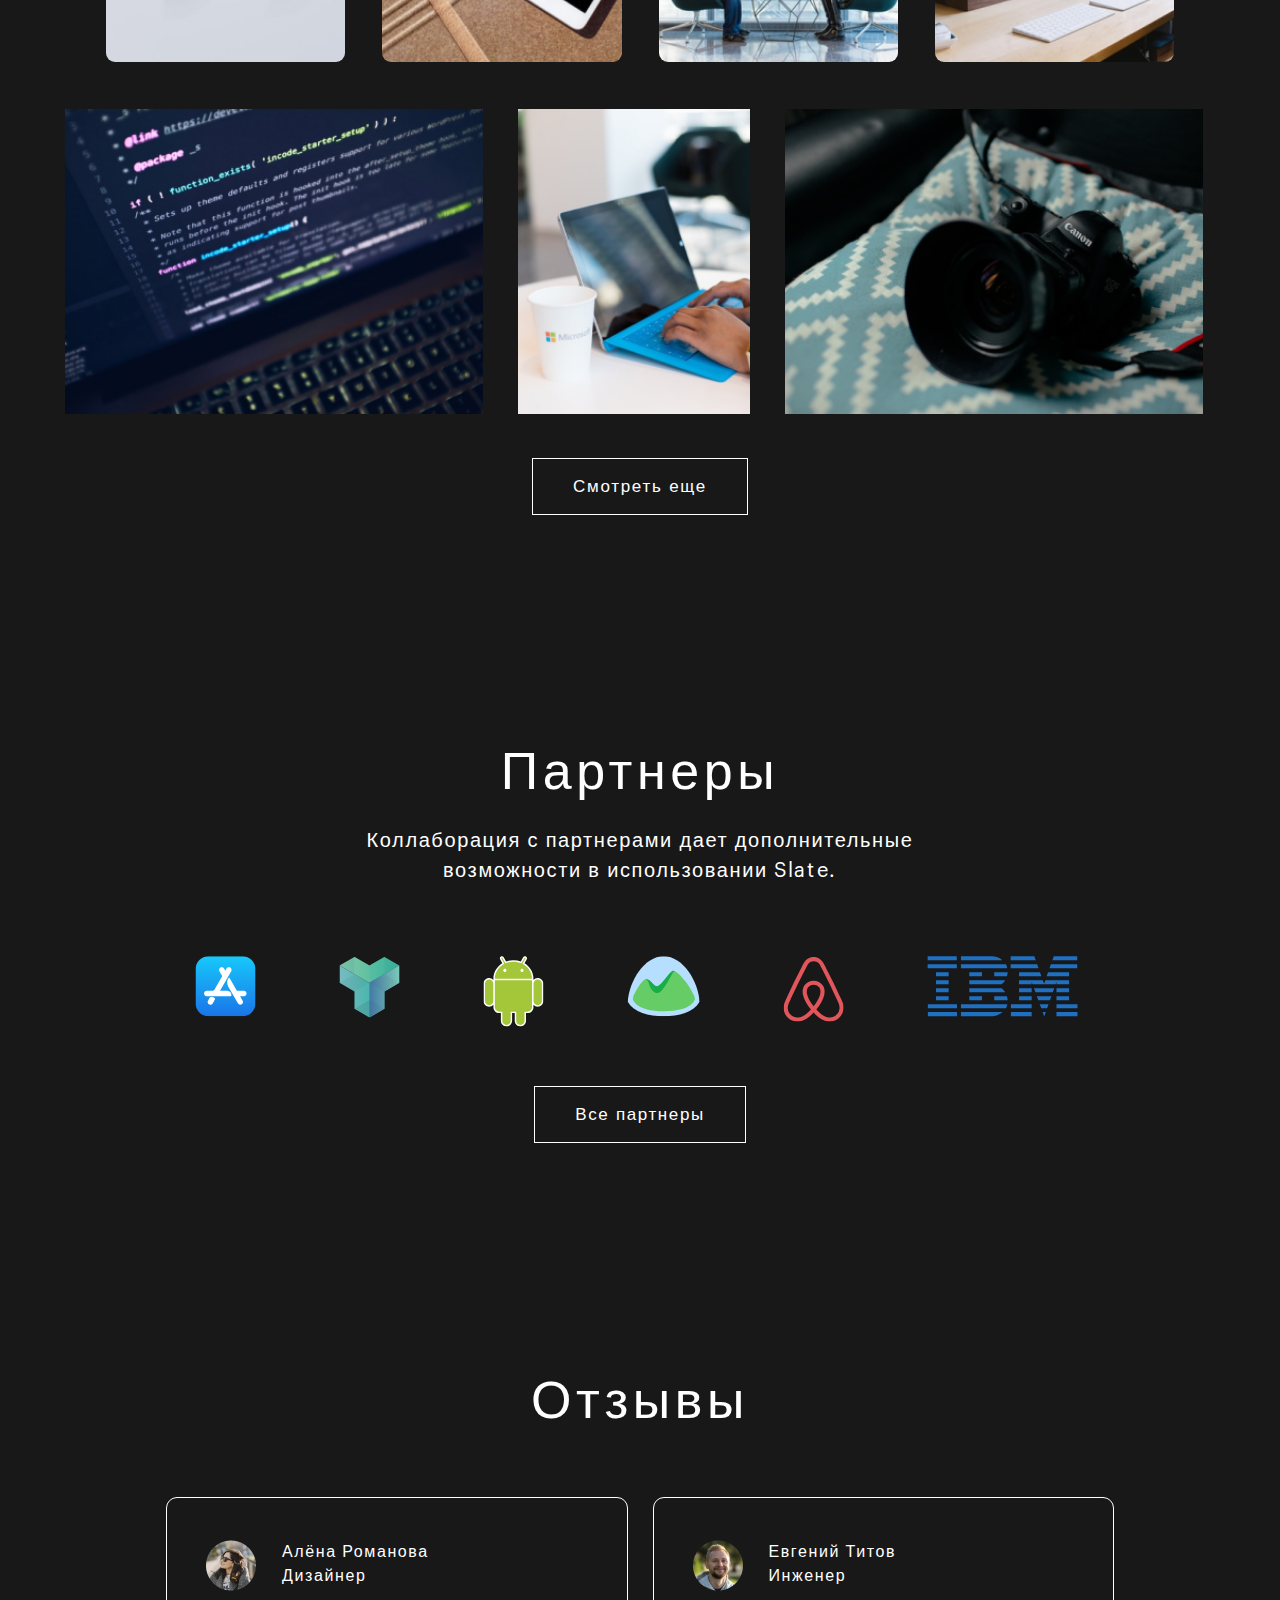
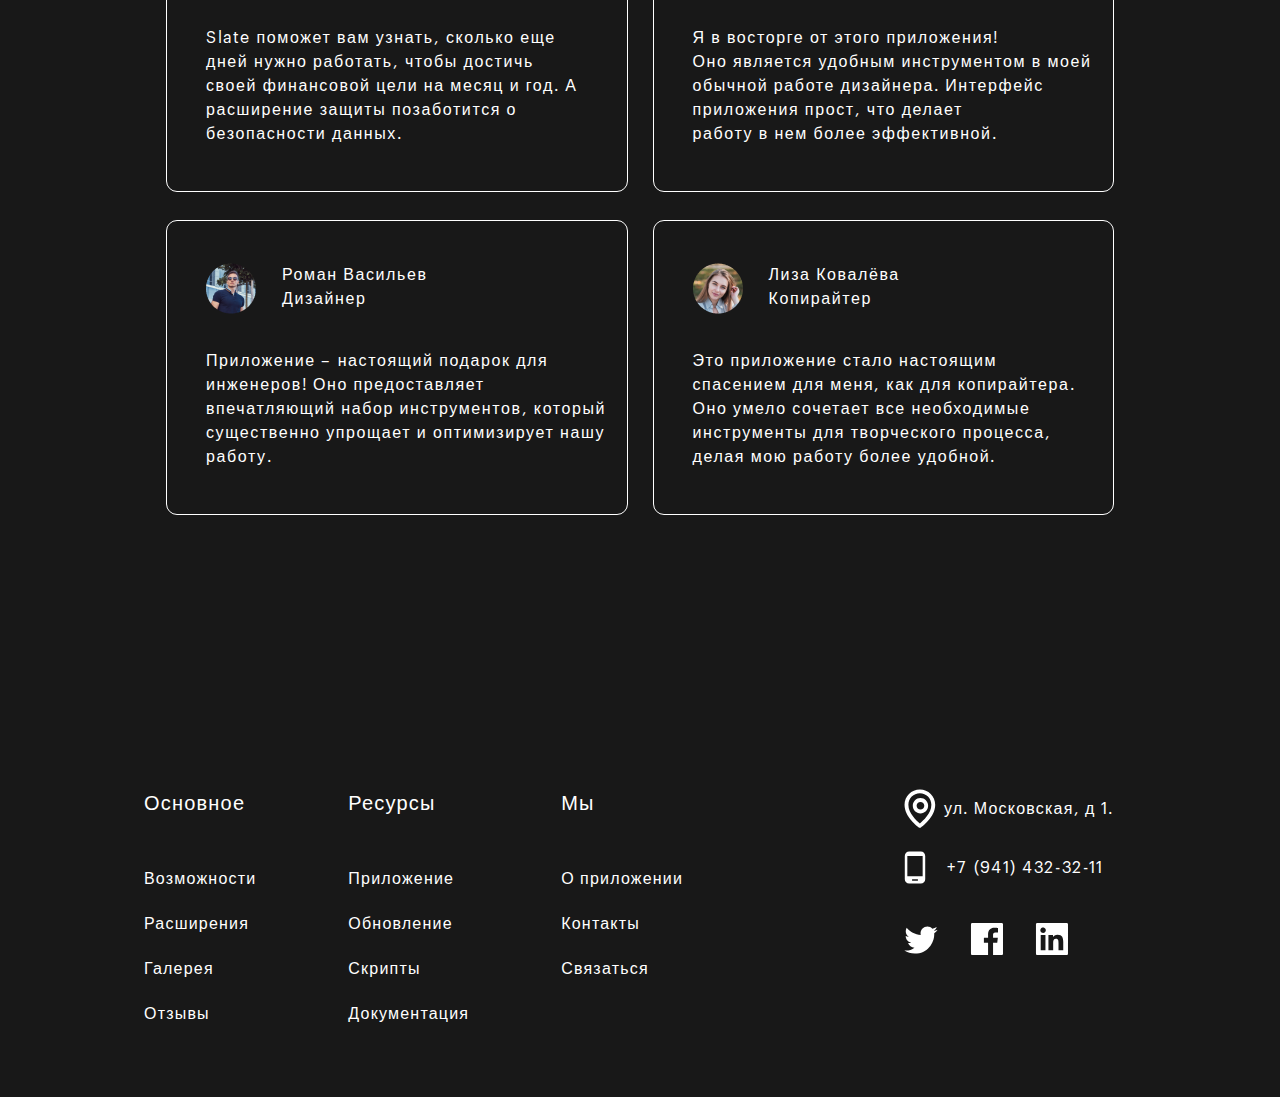
==== commit 73241be0: "index1" ====
--- a/index.html
+++ b/index.html
@@ -448,7 +448,6 @@
                 <div class="footer__sosialmenu footermenusos flex column">
                     <ul class="footermenusos__list footermenusoslist list-reset flex column">
                         <li class="footermenusoslist__item flex">
-
                             <a class="footermenusoslist__item-link pointlink flex"
                                 aria-label="Пункт меню footer. Переход на позиционирование на карте"
                                 href="http://maps.yandex.ru/?text=Казань,ул.Московская,д.21" target="_blank">
@@ -466,8 +465,7 @@
                                             d="m14.76387,38.398257c0.3244,0.2317 0.713,0.3562 1.1116,0.3562c0.3986,0 0.7873,-0.1245 1.1117,-0.3562c0.5827,-0.4121 14.2772,-10.3002 14.2217,-22.6435c0,-8.4544 -6.879,-15.33333 -15.3334,-15.33333c-8.4544,0 -15.33331,6.87893 -15.33331,15.32373c-0.05558,12.3529 13.63901,22.241 14.22171,22.6531zm1.1116,-34.1435c6.3423,0 11.5,5.1578 11.5,11.5096c0.0403,8.5062 -8.4103,16.1441 -11.5,18.6492c-3.0877,-2.507 -11.5402,-10.1469 -11.5,-18.6588c0,-6.3422 5.1578,-11.5 11.5,-11.5z" />
                                     </g>
                                 </svg>
-
-                               <small> ул. Московская, д 1.</small>
+                                ул. Московская, д 1.
                             </a>
 
                         </li>
